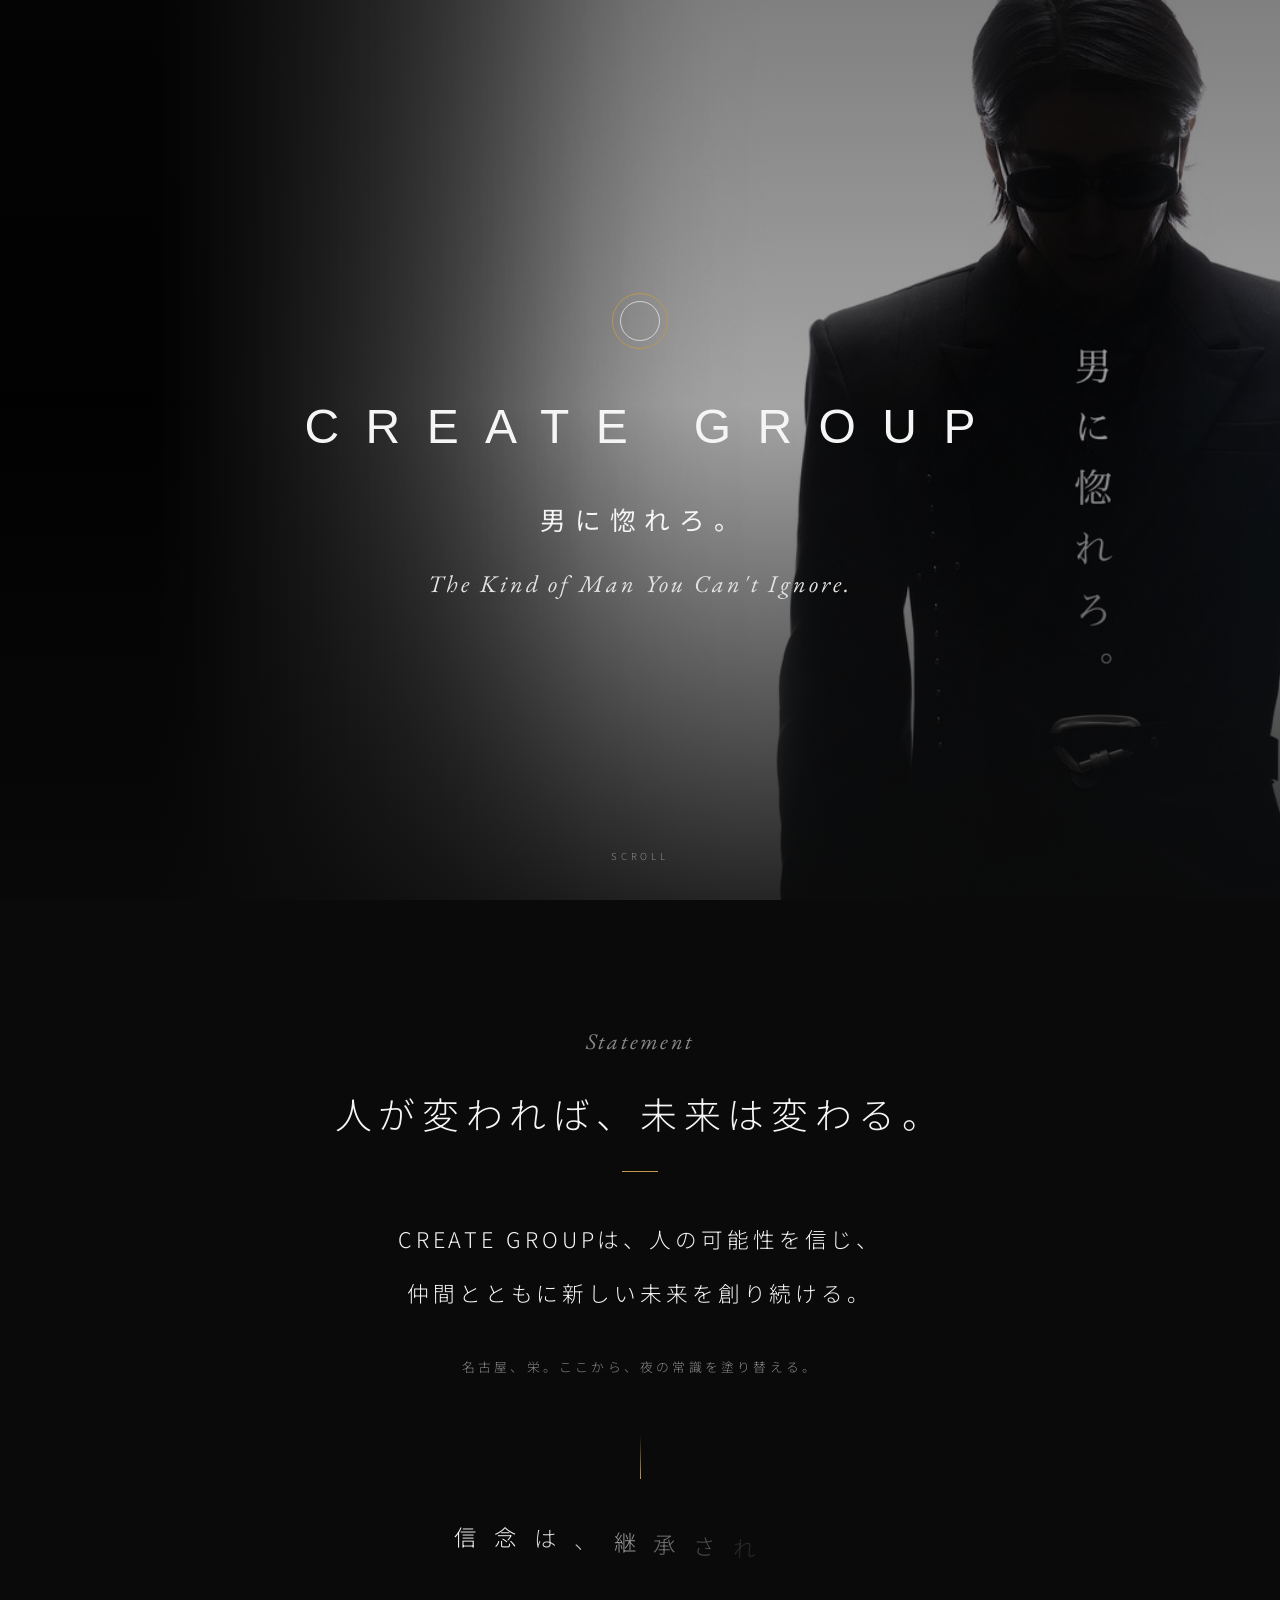
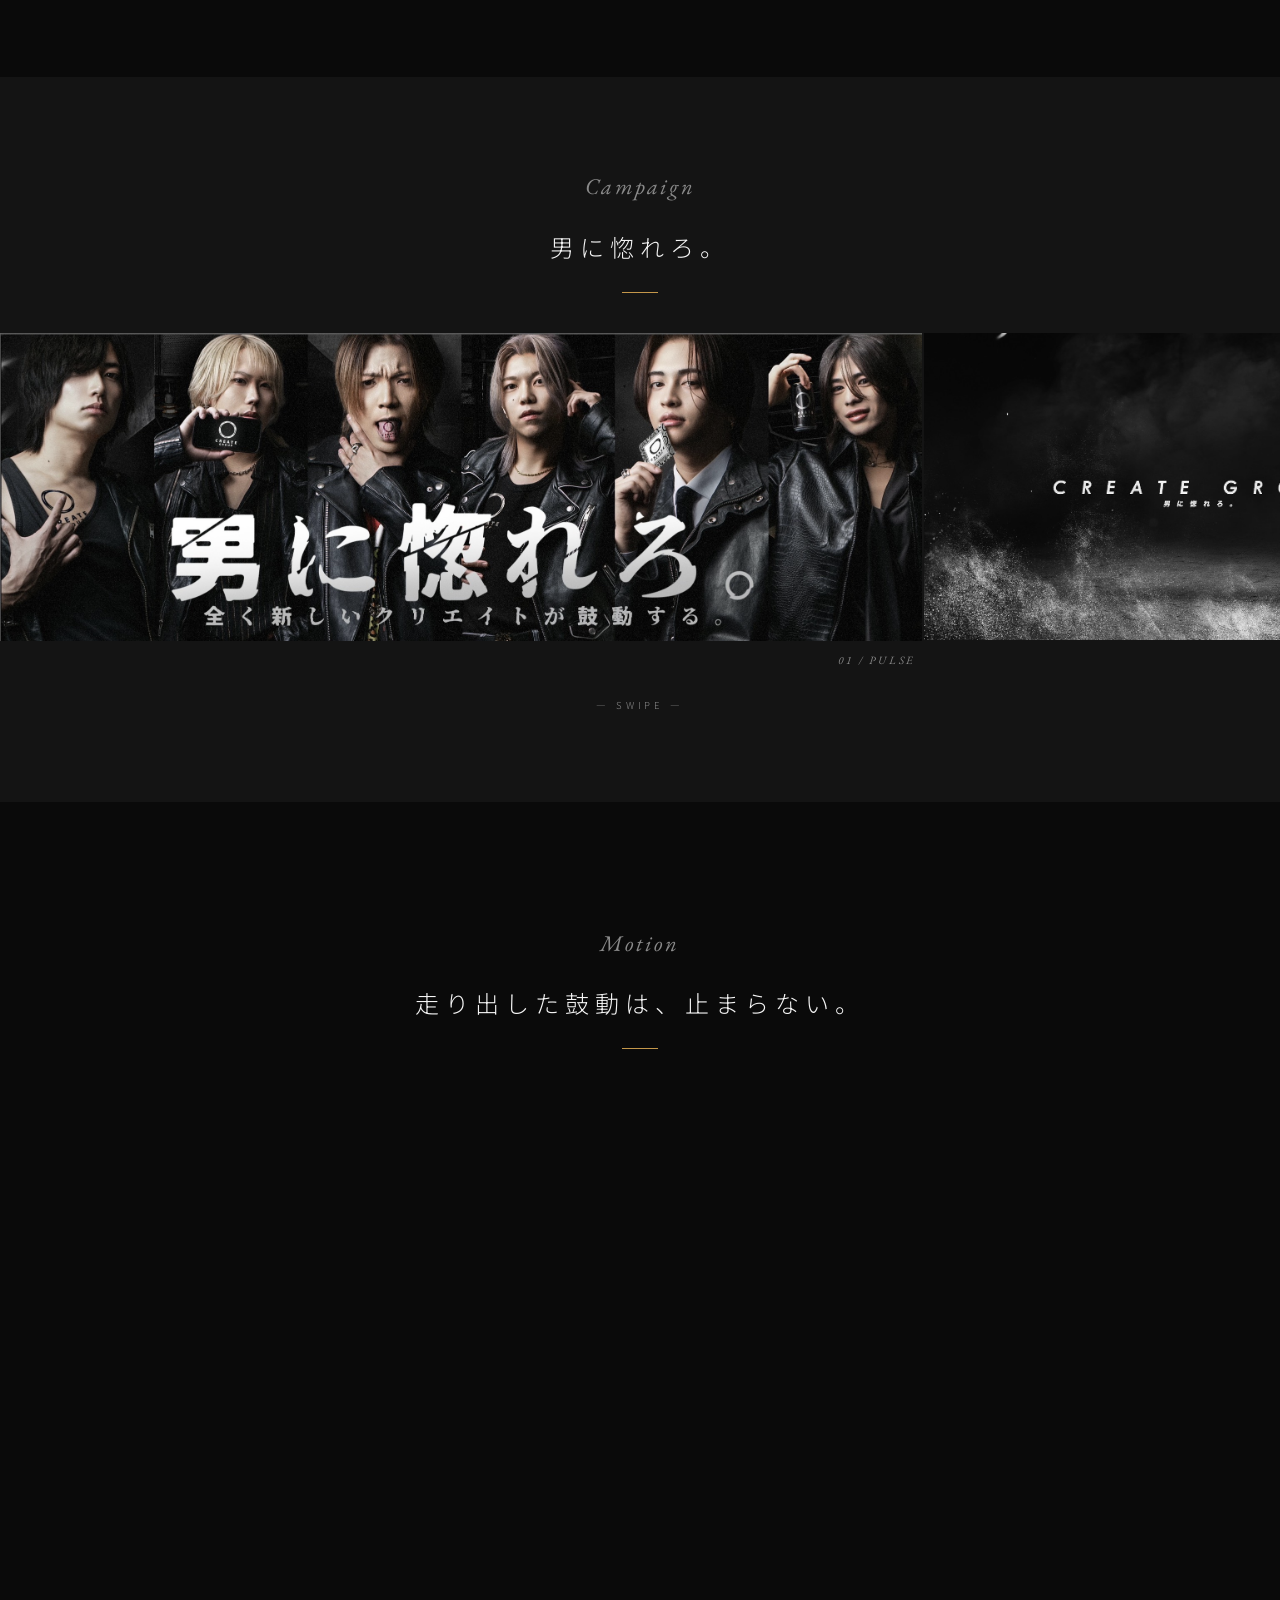
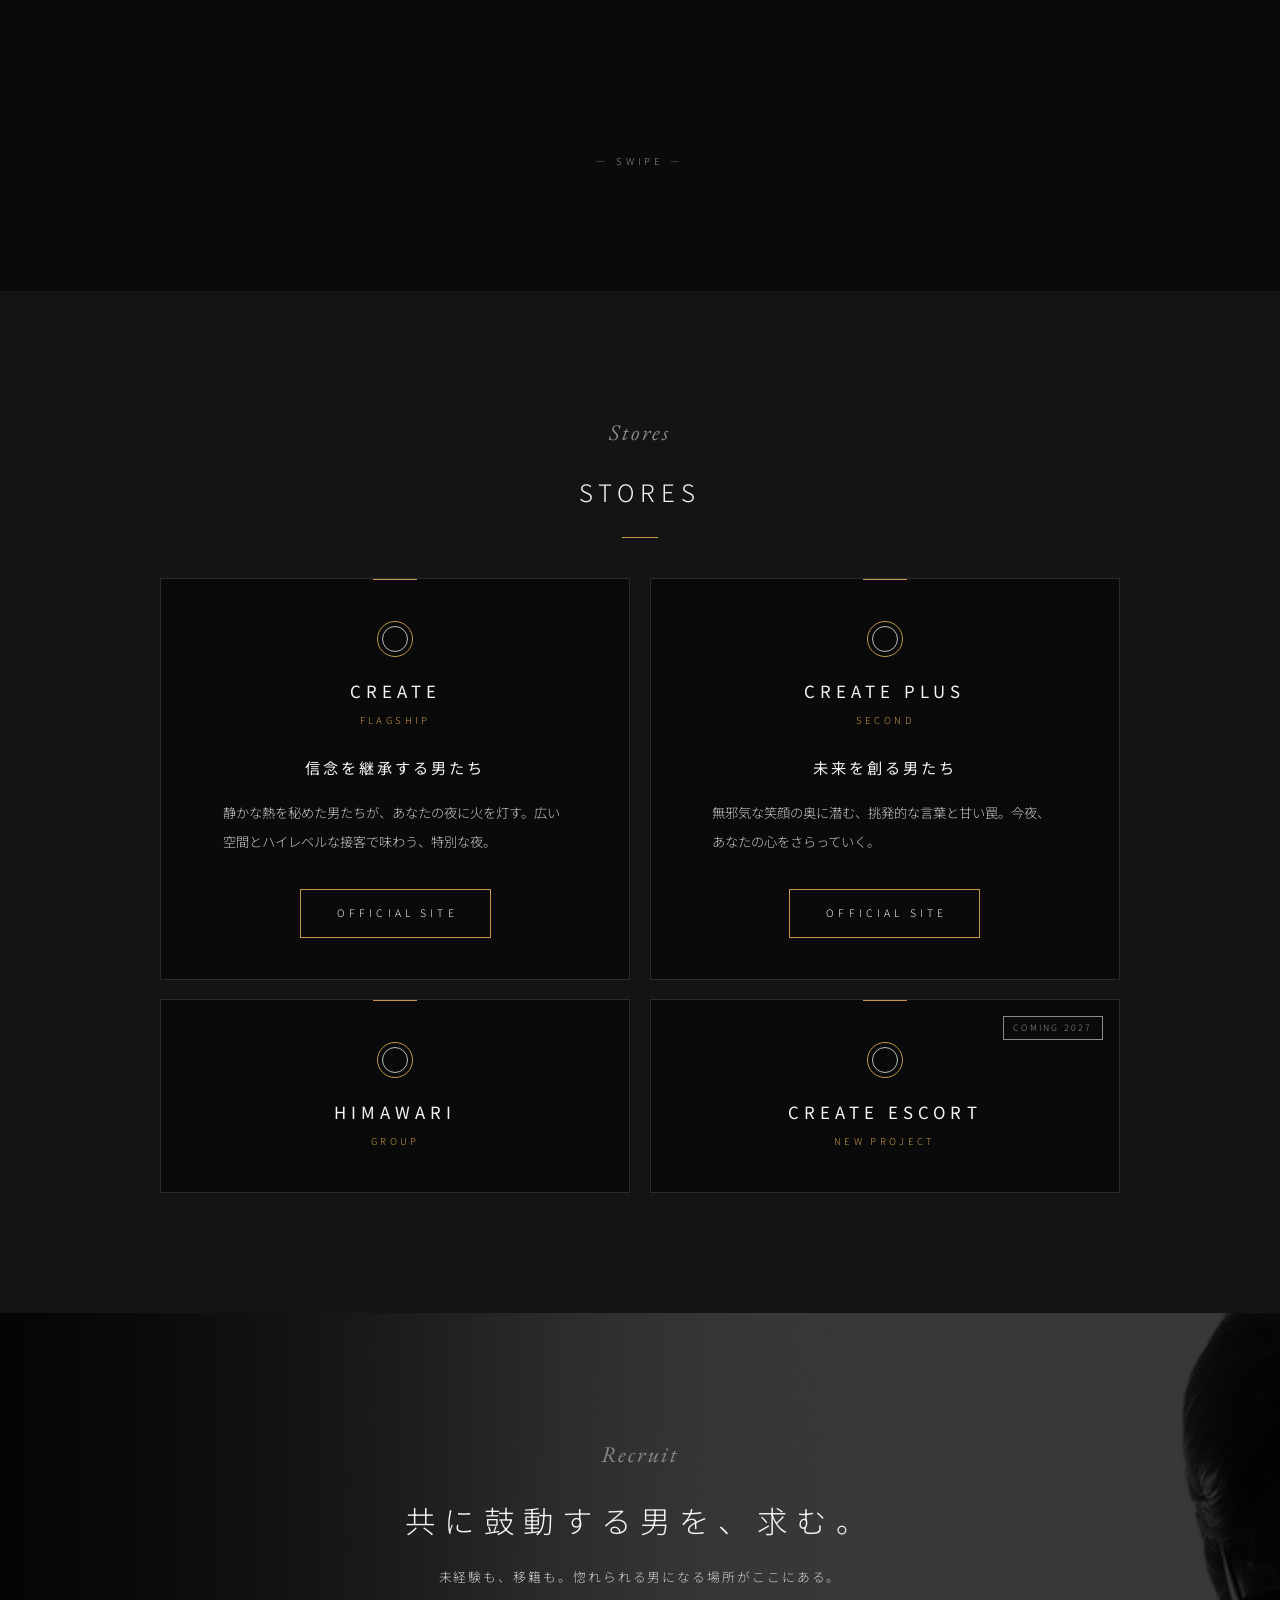
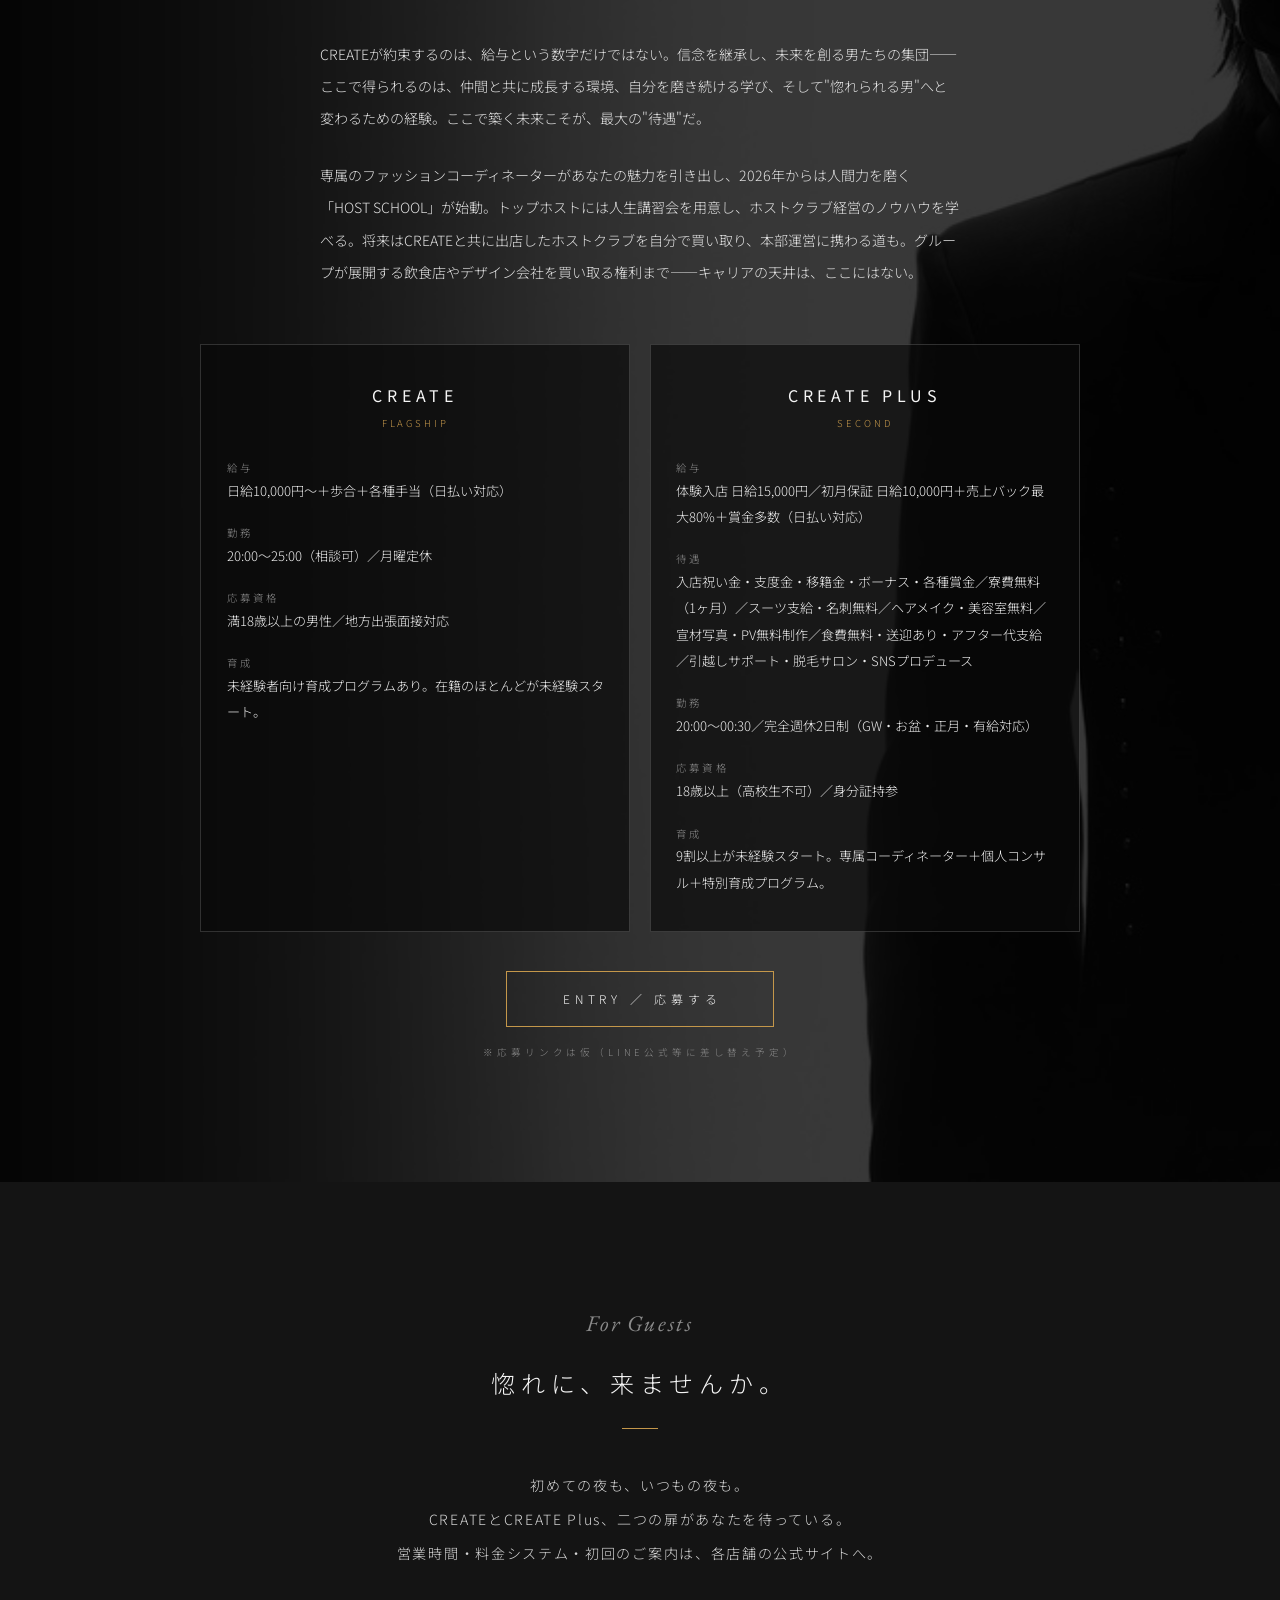
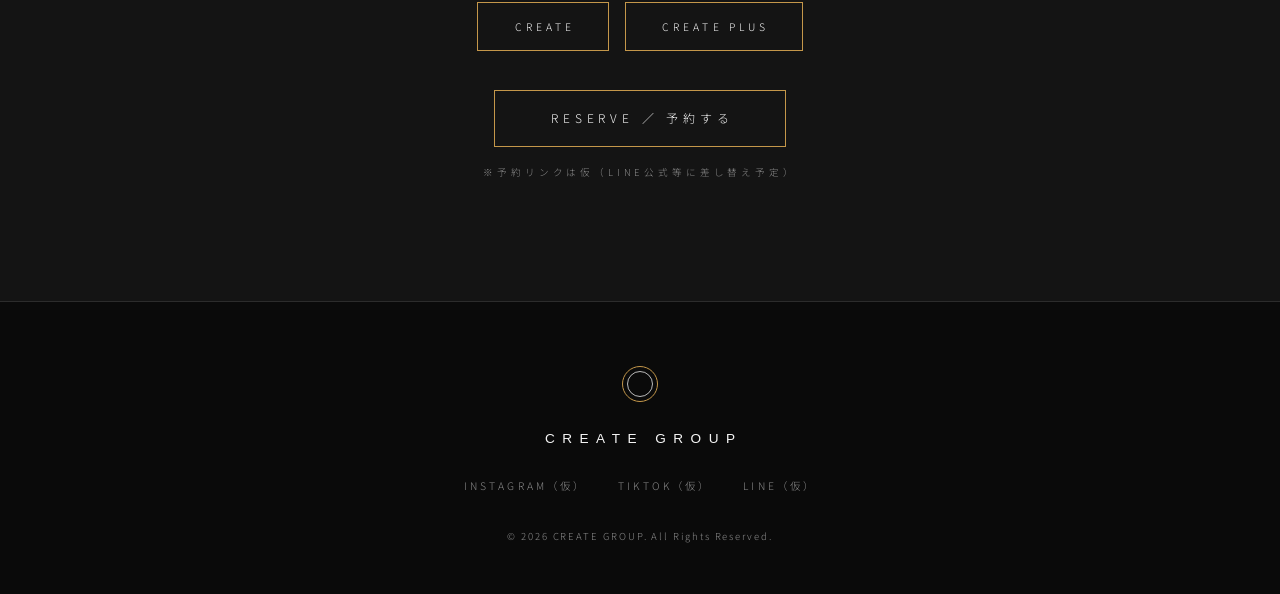
==== index.html @ bbc8272c "CREATE GROUP LP 初回デプロイ" ====
<!DOCTYPE html>
<html lang="ja">
<head>
<meta charset="UTF-8">
<meta name="viewport" content="width=device-width, initial-scale=1.0">
<title>CREATE GROUP — 男に惚れろ。</title>
<link rel="preconnect" href="https://fonts.googleapis.com">
<link rel="preconnect" href="https://fonts.gstatic.com" crossorigin>
<link href="https://fonts.googleapis.com/css2?family=EB+Garamond:ital,wght@0,400;0,500;1,400;1,500&family=Noto+Sans+JP:wght@100;300;400&display=swap" rel="stylesheet">
<style>
  :root{
    --bg:#0a0a0a;
    --bg2:#141414;
    --fg:#f5f5f5;
    --gray:#8a8a8a;
    --line:#2c2c2c;
    --gold:#c4974a;
    --gold-soft:rgba(196,151,74,.35);
    --serif:'EB Garamond',Georgia,'Times New Roman',serif;
  }
  *{margin:0;padding:0;box-sizing:border-box;}
  html{scroll-behavior:smooth;}
  body{
    background:var(--bg);
    color:var(--fg);
    font-family:'Noto Sans JP','Helvetica Neue',Helvetica,Arial,sans-serif;
    font-weight:300;
    line-height:1.9;
    -webkit-font-smoothing:antialiased;
    overflow-x:hidden;
  }
  img,video{display:block;max-width:100%;}
  a{color:inherit;text-decoration:none;}

  /* ===== 共通タイポ ===== */
  .logotype{
    font-family:'Helvetica Neue',Helvetica,Arial,sans-serif;
    font-weight:400;
    letter-spacing:.55em;
    text-indent:.55em;
    text-transform:uppercase;
    text-align:center;
  }
  .sec-label{
    font-family:var(--serif);
    font-style:italic;
    font-weight:400;
    font-size:1.4rem;
    letter-spacing:.1em;
    color:var(--gray);
    text-align:center;
    margin-bottom:1rem;
  }
  .sec-title{
    font-size:1.5rem;
    font-weight:300;
    letter-spacing:.25em;
    text-align:center;
    margin-bottom:2.5rem;
  }
  .sec-title::after{
    content:"";
    display:block;
    width:36px;height:1px;
    background:var(--gold);
    margin:1.4rem auto 0;
  }
  section{padding:5.5rem 1.25rem;}
  .inner{max-width:960px;margin:0 auto;}

  /* ===== エンブレム（二重円）===== */
  .emblem{
    width:56px;height:56px;
    border:1px solid var(--gold);
    border-radius:50%;
    display:flex;align-items:center;justify-content:center;
    margin:0 auto;
  }
  .emblem::after{
    content:"";
    width:38px;height:38px;
    border:1px solid rgba(245,245,245,.75);
    border-radius:50%;
  }
  .emblem.small{width:36px;height:36px;}
  .emblem.small::after{width:24px;height:24px;}

  /* ===== 1. HERO ===== */
  .hero{
    position:relative;
    height:100svh;
    min-height:560px;
    padding:0;
    display:flex;align-items:center;justify-content:center;
    overflow:hidden;
  }
  .hero video{
    position:absolute;inset:0;
    width:100%;height:100%;
    object-fit:cover;
    filter:grayscale(30%) brightness(.75);
  }
  .hero .overlay{
    position:absolute;inset:0;
    background:linear-gradient(to bottom,rgba(10,10,10,.35) 0%,rgba(10,10,10,.15) 45%,rgba(10,10,10,.85) 100%);
  }
  .hero-content{
    position:relative;z-index:2;
    text-align:center;
    padding:0 1rem;
  }
  .hero-content .emblem{margin-bottom:2rem;opacity:.9;}
  .hero-content h1{
    font-size:clamp(1.4rem,6vw,3rem);
    margin-bottom:1.4rem;
  }
  .hero-copy{
    font-size:clamp(1.05rem,4.5vw,1.6rem);
    font-weight:400;
    letter-spacing:.35em;
    text-indent:.35em;
  }
  .hero-copy-en{
    margin-top:1.1rem;
    font-family:var(--serif);
    font-style:italic;
    font-weight:400;
    font-size:clamp(.95rem,3.6vw,1.5rem);
    letter-spacing:.12em;
    color:#e3e3e3;
  }
  .scroll-cue{
    position:absolute;bottom:2.2rem;left:50%;transform:translateX(-50%);
    z-index:2;
    font-size:.6rem;letter-spacing:.4em;color:var(--gray);
    text-align:center;
  }
  .scroll-cue .arrow{
    width:1px;height:44px;
    background:linear-gradient(to bottom,transparent,var(--fg));
    margin:0 auto .6rem;
    animation:drop 2s ease-in-out infinite;
  }
  @keyframes drop{
    0%{transform:scaleY(0);transform-origin:top;}
    50%{transform:scaleY(1);transform-origin:top;}
    51%{transform-origin:bottom;}
    100%{transform:scaleY(0);transform-origin:bottom;}
  }

  /* ===== 2. STATEMENT ===== */
  .statement{background:var(--bg);}
  .statement .sec-title{
    font-size:clamp(1.45rem,5.5vw,2.3rem);
    letter-spacing:.18em;
    line-height:1.9;
  }
  .statement .lead{
    text-align:center;
    font-size:clamp(1rem,4vw,1.35rem);
    letter-spacing:.18em;
    line-height:2.5;
    margin-bottom:2.2rem;
  }
  .statement-note{
    text-align:center;
    font-size:.8rem;
    letter-spacing:.25em;
    color:var(--gray);
    margin-bottom:3.5rem;
  }
  .statement-tagline{
    text-align:center;
    font-size:clamp(1rem,4.2vw,1.4rem);
    letter-spacing:.4em;
    text-indent:.4em;
    font-weight:300;
  }
  .gold-rule{
    width:1px;height:44px;
    background:linear-gradient(to bottom,transparent,var(--gold));
    margin:0 auto 2.2rem;
  }

  /* ===== キネティックタイポ ===== */
  .kinetic span{
    display:inline-block;
    opacity:0;
    transform:translateY(.55em);
    will-change:transform,opacity;
  }
  @media (prefers-reduced-motion:reduce){
    .kinetic span{opacity:1 !important;transform:none !important;}
    .reveal{opacity:1;transform:none;}
  }

  /* ===== 3. GALLERY ===== */
  .gallery{padding:5.5rem 0;background:var(--bg2);}
  .slider{
    display:flex;
    overflow-x:auto;
    scroll-snap-type:x mandatory;
    -webkit-overflow-scrolling:touch;
    gap:2px;
  }
  .slider::-webkit-scrollbar{height:3px;}
  .slider::-webkit-scrollbar-thumb{background:var(--line);}
  .slide{
    flex:0 0 92%;
    scroll-snap-align:center;
  }
  .slide img{width:100%;height:auto;filter:grayscale(15%);}
  .slide figcaption{
    font-family:var(--serif);
    font-style:italic;
    font-size:.7rem;letter-spacing:.25em;color:var(--gray);
    padding:.6rem .4rem 0;text-align:right;
  }
  .swipe-hint{
    text-align:center;font-size:.6rem;letter-spacing:.4em;
    color:var(--gray);margin-top:1.5rem;
  }

  /* ===== 4. RIDE ===== */
  .ride{background:var(--bg);}
  .ride-video-wrap{
    max-width:420px;margin:0 auto 3rem;
    border:1px solid var(--line);
  }
  .ride-video-wrap video{width:100%;height:auto;}
  .ride-grid{
    display:flex;
    overflow-x:auto;
    scroll-snap-type:x mandatory;
    gap:2px;
    -webkit-overflow-scrolling:touch;
  }
  .ride-grid::-webkit-scrollbar{height:3px;}
  .ride-grid::-webkit-scrollbar-thumb{background:var(--line);}
  .ride-grid img{
    flex:0 0 62%;
    max-width:320px;
    height:380px;
    object-fit:cover;
    scroll-snap-align:center;
    filter:grayscale(35%) contrast(1.05);
  }

  /* ===== 5. STORES ===== */
  .stores{background:var(--bg2);}
  .store-cards{
    display:grid;
    grid-template-columns:1fr;
    gap:1.2rem;
  }
  .store-card{
    border:1px solid var(--line);
    padding:2.6rem 1.6rem 2.6rem;
    background:var(--bg);
    text-align:center;
    position:relative;
  }
  .store-card::before{
    content:"";
    position:absolute;top:0;left:50%;transform:translateX(-50%);
    width:44px;height:1px;
    background:var(--gold);
  }
  .store-card h3{
    font-weight:400;
    letter-spacing:.3em;
    font-size:1.05rem;
    margin:1.2rem 0 .2rem;
  }
  .store-card .store-tag{
    font-size:.6rem;letter-spacing:.35em;color:var(--gold);
  }
  .store-catch{
    font-size:.95rem;
    font-weight:400;
    letter-spacing:.2em;
    margin:1.5rem 0 1rem;
  }
  .store-copy{
    font-size:.83rem;
    color:#c9c9c9;
    line-height:2.2;
    text-align:left;
    max-width:26em;
    margin:0 auto 2rem;
  }
  .store-card .badge{
    position:absolute;top:1rem;right:1rem;
    border:1px solid var(--gray);
    color:var(--gray);
    font-size:.55rem;letter-spacing:.25em;
    padding:.15rem .6rem;
  }

  /* ===== 6. RECRUIT ===== */
  .recruit{
    background:var(--bg);
    position:relative;
    overflow:hidden;
  }
  .recruit-bg{
    position:absolute;inset:0;
    background:url("LP_素材/S__45940769_0.jpg") center/cover no-repeat;
    filter:grayscale(100%) brightness(.22);
  }
  .recruit .inner{position:relative;z-index:2;}
  .recruit-copy{
    text-align:center;
    font-size:clamp(1.2rem,5vw,1.9rem);
    letter-spacing:.3em;
    margin-bottom:1rem;
  }
  .recruit-sub{
    text-align:center;font-size:.8rem;color:#d0d0d0;
    letter-spacing:.15em;margin-bottom:3rem;
  }
  .recruit-story{
    max-width:640px;
    margin:0 auto 3.5rem;
    font-size:.88rem;
    line-height:2.3;
    color:#e2e2e2;
    text-align:left;
  }
  .recruit-story p+p{margin-top:1.5rem;}
  .recruit-plans{
    display:grid;
    grid-template-columns:1fr;
    gap:1.2rem;
    max-width:880px;
    margin:0 auto;
  }
  .recruit-plan{
    border:1px solid rgba(255,255,255,.16);
    background:rgba(10,10,10,.68);
    padding:2.2rem 1.6rem;
    text-align:left;
  }
  .recruit-plan h3{
    font-weight:400;
    letter-spacing:.3em;
    font-size:1rem;
    text-align:center;
    margin-bottom:.2rem;
  }
  .recruit-plan .plan-tag{
    text-align:center;
    font-size:.6rem;letter-spacing:.3em;
    color:var(--gold);
    margin-bottom:1.6rem;
  }
  .recruit-plan dt{
    color:var(--gray);
    font-size:.65rem;
    letter-spacing:.3em;
    margin-top:1.2rem;
  }
  .recruit-plan dt:first-child{margin-top:0;}
  .recruit-plan dd{
    font-size:.82rem;
    color:#ededed;
    line-height:2;
  }

  /* ===== 7. GUEST ===== */
  .guest{background:var(--bg2);}
  .guest-copy{
    text-align:center;
    font-size:.88rem;
    letter-spacing:.12em;
    line-height:2.4;
    color:#d6d6d6;
    max-width:560px;
    margin:0 auto;
  }
  .guest-links{
    display:flex;flex-wrap:wrap;gap:1rem;
    justify-content:center;
    margin-top:2rem;
  }

  /* ===== CTA ===== */
  .cta-row{text-align:center;margin-top:2.4rem;}
  .btn{
    display:inline-block;
    border:1px solid var(--gold);
    padding:1rem 3.2rem;
    font-size:.75rem;
    letter-spacing:.4em;
    text-indent:.4em;
    text-transform:uppercase;
    transition:background .3s,color .3s,border-color .3s;
  }
  .btn:hover{background:var(--gold);border-color:var(--gold);color:#0a0a0a;}
  .btn--sm{padding:.85rem 2rem;font-size:.65rem;}

  /* ===== FOOTER ===== */
  footer{
    padding:4rem 1.25rem 3rem;
    border-top:1px solid var(--line);
    text-align:center;
  }
  footer .logotype{font-size:.85rem;margin:1.5rem 0;}
  .sns{
    display:flex;justify-content:center;gap:2rem;
    font-size:.65rem;letter-spacing:.3em;text-transform:uppercase;
    color:var(--gray);
    margin-bottom:2rem;
  }
  .sns a:hover{color:var(--fg);}
  .copyright{font-size:.6rem;letter-spacing:.2em;color:var(--gray);}

  /* ===== reveal ===== */
  .reveal{opacity:0;transform:translateY(24px);transition:opacity .9s ease,transform .9s ease;}
  .reveal.on{opacity:1;transform:none;}

  /* ===== PC ===== */
  @media(min-width:768px){
    section{padding:7.5rem 2rem;}
    .store-cards{grid-template-columns:repeat(2,1fr);}
    .recruit-plans{grid-template-columns:repeat(2,1fr);}
    .slide{flex:0 0 72%;}
    .ride-grid img{flex:0 0 24%;}
  }
</style>
</head>
<body>

<!-- ===== 1. HERO ===== -->
<header class="hero">
  <video autoplay muted loop playsinline poster="LP_素材/S__45940769_0.jpg">
    <source src="LP_素材/vision_hero.mp4" type="video/mp4">
  </video>
  <div class="overlay"></div>
  <div class="hero-content">
    <div class="emblem"></div>
    <h1 class="logotype">Create Group</h1>
    <p class="hero-copy">男に惚れろ。</p>
    <p class="hero-copy-en">The Kind of Man You Can't Ignore.</p>
  </div>
  <div class="scroll-cue"><span class="arrow"></span>SCROLL</div>
</header>

<!-- ===== 2. STATEMENT ===== -->
<section class="statement">
  <div class="inner">
    <p class="sec-label reveal">Statement</p>
    <h2 class="sec-title kinetic">人が変われば、未来は変わる。</h2>
    <p class="lead reveal">CREATE GROUPは、人の可能性を信じ、<br>仲間とともに新しい未来を創り続ける。</p>
    <p class="statement-note reveal">名古屋、栄。ここから、夜の常識を塗り替える。</p>
    <div class="gold-rule reveal"></div>
    <p class="statement-tagline kinetic">信念は、継承される。</p>
  </div>
</section>

<!-- ===== 3. GALLERY ===== -->
<section class="gallery">
  <div class="reveal">
    <p class="sec-label">Campaign</p>
    <h2 class="sec-title">男に惚れろ。</h2>
  </div>
  <div class="slider reveal">
    <figure class="slide"><img src="LP_素材/S__45940766_0.jpg" alt="男に惚れろ。全く新しいクリエイトが鼓動する。" loading="lazy"><figcaption>01 / PULSE</figcaption></figure>
    <figure class="slide"><img src="LP_素材/S__45940767_0.jpg" alt="CREATE GROUP ポートレート" loading="lazy"><figcaption>02 / DUO</figcaption></figure>
    <figure class="slide"><img src="LP_素材/S__45940768_0.jpg" alt="CREATE GROUP ポートレート" loading="lazy"><figcaption>03 / DUO II</figcaption></figure>
    <figure class="slide"><img src="LP_素材/S__45940769_0.jpg" alt="CREATE GROUP エンブレム" loading="lazy"><figcaption>04 / EMBLEM</figcaption></figure>
    <figure class="slide"><img src="LP_素材/S__45940770_0.jpg" alt="CREATE GROUP 3人" loading="lazy"><figcaption>05 / TRIO</figcaption></figure>
    <figure class="slide"><img src="LP_素材/S__45940771_0.jpg" alt="CREATE GROUP ストリート" loading="lazy"><figcaption>06 / STREET</figcaption></figure>
    <figure class="slide"><img src="LP_素材/S__45940772_0.jpg" alt="男に惚れろ。The Kind of Man You Can't Ignore." loading="lazy"><figcaption>07 / ICON</figcaption></figure>
  </div>
  <p class="swipe-hint">— SWIPE —</p>
</section>

<!-- ===== 4. RIDE ===== -->
<section class="ride">
  <div class="reveal">
    <p class="sec-label">Motion</p>
    <h2 class="sec-title">走り出した鼓動は、止まらない。</h2>
  </div>
  <div class="ride-video-wrap reveal">
    <video autoplay muted loop playsinline>
      <source src="LP_素材/804936764.694984.mp4" type="video/mp4">
    </video>
  </div>
  <div class="ride-grid reveal">
    <img src="LP_素材/5F8A1472-復元_0.jpg" alt="ポートレート" loading="lazy">
    <img src="LP_素材/5F8A1492 のコピー_0.jpg" alt="ポートレート" loading="lazy">
    <img src="LP_素材/5F8A1510 のコピー_0.jpg" alt="ポートレート" loading="lazy">
    <img src="LP_素材/5F8A1532 のコピー_0.jpg" alt="ポートレート" loading="lazy">
    <img src="LP_素材/5F8A1549 のコピー_0.jpg" alt="ポートレート" loading="lazy">
    <img src="LP_素材/5F8A1573 のコピー_0.jpg" alt="ポートレート" loading="lazy">
  </div>
  <p class="swipe-hint">— SWIPE —</p>
</section>

<!-- ===== 5. STORES ===== -->
<section class="stores">
  <div class="inner">
    <div class="reveal">
      <p class="sec-label">Stores</p>
      <h2 class="sec-title">STORES</h2>
    </div>
    <div class="store-cards reveal">
      <div class="store-card">
        <div class="emblem small"></div>
        <h3>CREATE</h3>
        <p class="store-tag">FLAGSHIP</p>
        <p class="store-catch">信念を継承する男たち</p>
        <p class="store-copy">静かな熱を秘めた男たちが、あなたの夜に火を灯す。広い空間とハイレベルな接客で味わう、特別な夜。</p>
        <a class="btn btn--sm" href="https://www.host2.jp/shop/create/" target="_blank" rel="noopener">Official Site</a>
      </div>
      <div class="store-card">
        <div class="emblem small"></div>
        <h3>CREATE PLUS</h3>
        <p class="store-tag">SECOND</p>
        <p class="store-catch">未来を創る男たち</p>
        <p class="store-copy">無邪気な笑顔の奥に潜む、挑発的な言葉と甘い罠。今夜、あなたの心をさらっていく。</p>
        <a class="btn btn--sm" href="https://www.host2.jp/shop/createplus/" target="_blank" rel="noopener">Official Site</a>
      </div>
      <div class="store-card">
        <div class="emblem small"></div>
        <h3>HIMAWARI</h3>
        <p class="store-tag">GROUP</p>
      </div>
      <div class="store-card">
        <span class="badge">COMING 2027</span>
        <div class="emblem small"></div>
        <h3>CREATE ESCORT</h3>
        <p class="store-tag">NEW PROJECT</p>
      </div>
    </div>
  </div>
</section>

<!-- ===== 6. RECRUIT ===== -->
<section class="recruit">
  <div class="recruit-bg"></div>
  <div class="inner">
    <div class="reveal">
      <p class="sec-label">Recruit</p>
      <p class="recruit-copy">共に鼓動する男を、求む。</p>
      <p class="recruit-sub">未経験も、移籍も。惚れられる男になる場所がここにある。</p>
    </div>
    <div class="recruit-story reveal">
      <p>CREATEが約束するのは、給与という数字だけではない。信念を継承し、未来を創る男たちの集団——ここで得られるのは、仲間と共に成長する環境、自分を磨き続ける学び、そして"惚れられる男"へと変わるための経験。ここで築く未来こそが、最大の"待遇"だ。</p>
      <p>専属のファッションコーディネーターがあなたの魅力を引き出し、2026年からは人間力を磨く「HOST SCHOOL」が始動。トップホストには人生講習会を用意し、ホストクラブ経営のノウハウを学べる。将来はCREATEと共に出店したホストクラブを自分で買い取り、本部運営に携わる道も。グループが展開する飲食店やデザイン会社を買い取る権利まで——キャリアの天井は、ここにはない。</p>
    </div>
    <div class="recruit-plans">
      <div class="recruit-plan reveal">
        <h3>CREATE</h3>
        <p class="plan-tag">FLAGSHIP</p>
        <dl>
          <dt>給与</dt>
          <dd>日給10,000円〜＋歩合＋各種手当（日払い対応）</dd>
          <dt>勤務</dt>
          <dd>20:00〜25:00（相談可）／月曜定休</dd>
          <dt>応募資格</dt>
          <dd>満18歳以上の男性／地方出張面接対応</dd>
          <dt>育成</dt>
          <dd>未経験者向け育成プログラムあり。在籍のほとんどが未経験スタート。</dd>
        </dl>
      </div>
      <div class="recruit-plan reveal">
        <h3>CREATE PLUS</h3>
        <p class="plan-tag">SECOND</p>
        <dl>
          <dt>給与</dt>
          <dd>体験入店 日給15,000円／初月保証 日給10,000円＋売上バック最大80%＋賞金多数（日払い対応）</dd>
          <dt>待遇</dt>
          <dd>入店祝い金・支度金・移籍金・ボーナス・各種賞金／寮費無料（1ヶ月）／スーツ支給・名刺無料／ヘアメイク・美容室無料／宣材写真・PV無料制作／食費無料・送迎あり・アフター代支給／引越しサポート・脱毛サロン・SNSプロデュース</dd>
          <dt>勤務</dt>
          <dd>20:00〜00:30／完全週休2日制（GW・お盆・正月・有給対応）</dd>
          <dt>応募資格</dt>
          <dd>18歳以上（高校生不可）／身分証持参</dd>
          <dt>育成</dt>
          <dd>9割以上が未経験スタート。専属コーディネーター＋個人コンサル＋特別育成プログラム。</dd>
        </dl>
      </div>
    </div>
    <div class="cta-row reveal">
      <a class="btn" href="#" onclick="return false;">Entry ／ 応募する</a>
      <p class="swipe-hint" style="margin-top:1rem;">※応募リンクは仮（LINE公式等に差し替え予定）</p>
    </div>
  </div>
</section>

<!-- ===== 7. GUEST ===== -->
<section class="guest">
  <div class="inner">
    <div class="reveal">
      <p class="sec-label">For Guests</p>
      <h2 class="sec-title">惚れに、来ませんか。</h2>
      <p class="guest-copy">初めての夜も、いつもの夜も。<br>CREATEとCREATE Plus、二つの扉があなたを待っている。<br>営業時間・料金システム・初回のご案内は、各店舗の公式サイトへ。</p>
      <div class="guest-links">
        <a class="btn btn--sm" href="https://www.host2.jp/shop/create/" target="_blank" rel="noopener">CREATE</a>
        <a class="btn btn--sm" href="https://www.host2.jp/shop/createplus/" target="_blank" rel="noopener">CREATE PLUS</a>
      </div>
      <div class="cta-row">
        <a class="btn" href="#" onclick="return false;">Reserve ／ 予約する</a>
      </div>
      <p class="swipe-hint" style="margin-top:1rem;">※予約リンクは仮（LINE公式等に差し替え予定）</p>
    </div>
  </div>
</section>

<!-- ===== 8. FOOTER ===== -->
<footer>
  <div class="emblem small"></div>
  <p class="logotype">Create Group</p>
  <nav class="sns">
    <a href="#" onclick="return false;">Instagram（仮）</a>
    <a href="#" onclick="return false;">TikTok（仮）</a>
    <a href="#" onclick="return false;">LINE（仮）</a>
  </nav>
  <p class="copyright">&copy; 2026 CREATE GROUP. All Rights Reserved.</p>
</footer>

<script>
  // スクロールで要素をフェードイン
  const io = new IntersectionObserver((entries)=>{
    entries.forEach(e=>{
      if(e.isIntersecting){e.target.classList.add('on');io.unobserve(e.target);}
    });
  },{threshold:.12});
  document.querySelectorAll('.reveal').forEach(el=>io.observe(el));

  // キネティックタイポ（スクロール連動・1文字ずつ）
  const kinetics = document.querySelectorAll('.kinetic');
  kinetics.forEach(el=>{
    const text = el.textContent;
    el.setAttribute('aria-label', text);
    el.textContent = '';
    [...text].forEach(ch=>{
      const s = document.createElement('span');
      s.textContent = ch;
      s.setAttribute('aria-hidden','true');
      el.appendChild(s);
    });
  });
  const reduced = matchMedia('(prefers-reduced-motion: reduce)').matches;
  if(reduced){
    kinetics.forEach(el=>[...el.children].forEach(s=>{s.style.opacity=1;s.style.transform='none';}));
  }else{
    let ticking = false;
    const kinTick = ()=>{
      ticking = false;
      const vh = innerHeight;
      kinetics.forEach(el=>{
        const r = el.getBoundingClientRect();
        if(r.top > vh || r.bottom < 0) return;
        const p = Math.min(Math.max((vh*0.92 - r.top)/(vh*0.5), 0), 1);
        const spans = el.children, n = spans.length;
        for(let i=0;i<n;i++){
          const cp = Math.min(Math.max((p - (i/n)*0.6)/0.4, 0), 1);
          spans[i].style.opacity = cp;
          spans[i].style.transform = `translateY(${((1-cp)*0.55).toFixed(3)}em)`;
        }
      });
    };
    const onScroll = ()=>{ if(!ticking){ticking = true; requestAnimationFrame(kinTick);} };
    addEventListener('scroll', onScroll, {passive:true});
    addEventListener('resize', onScroll, {passive:true});
    kinTick();
  }
</script>
</body>
</html>
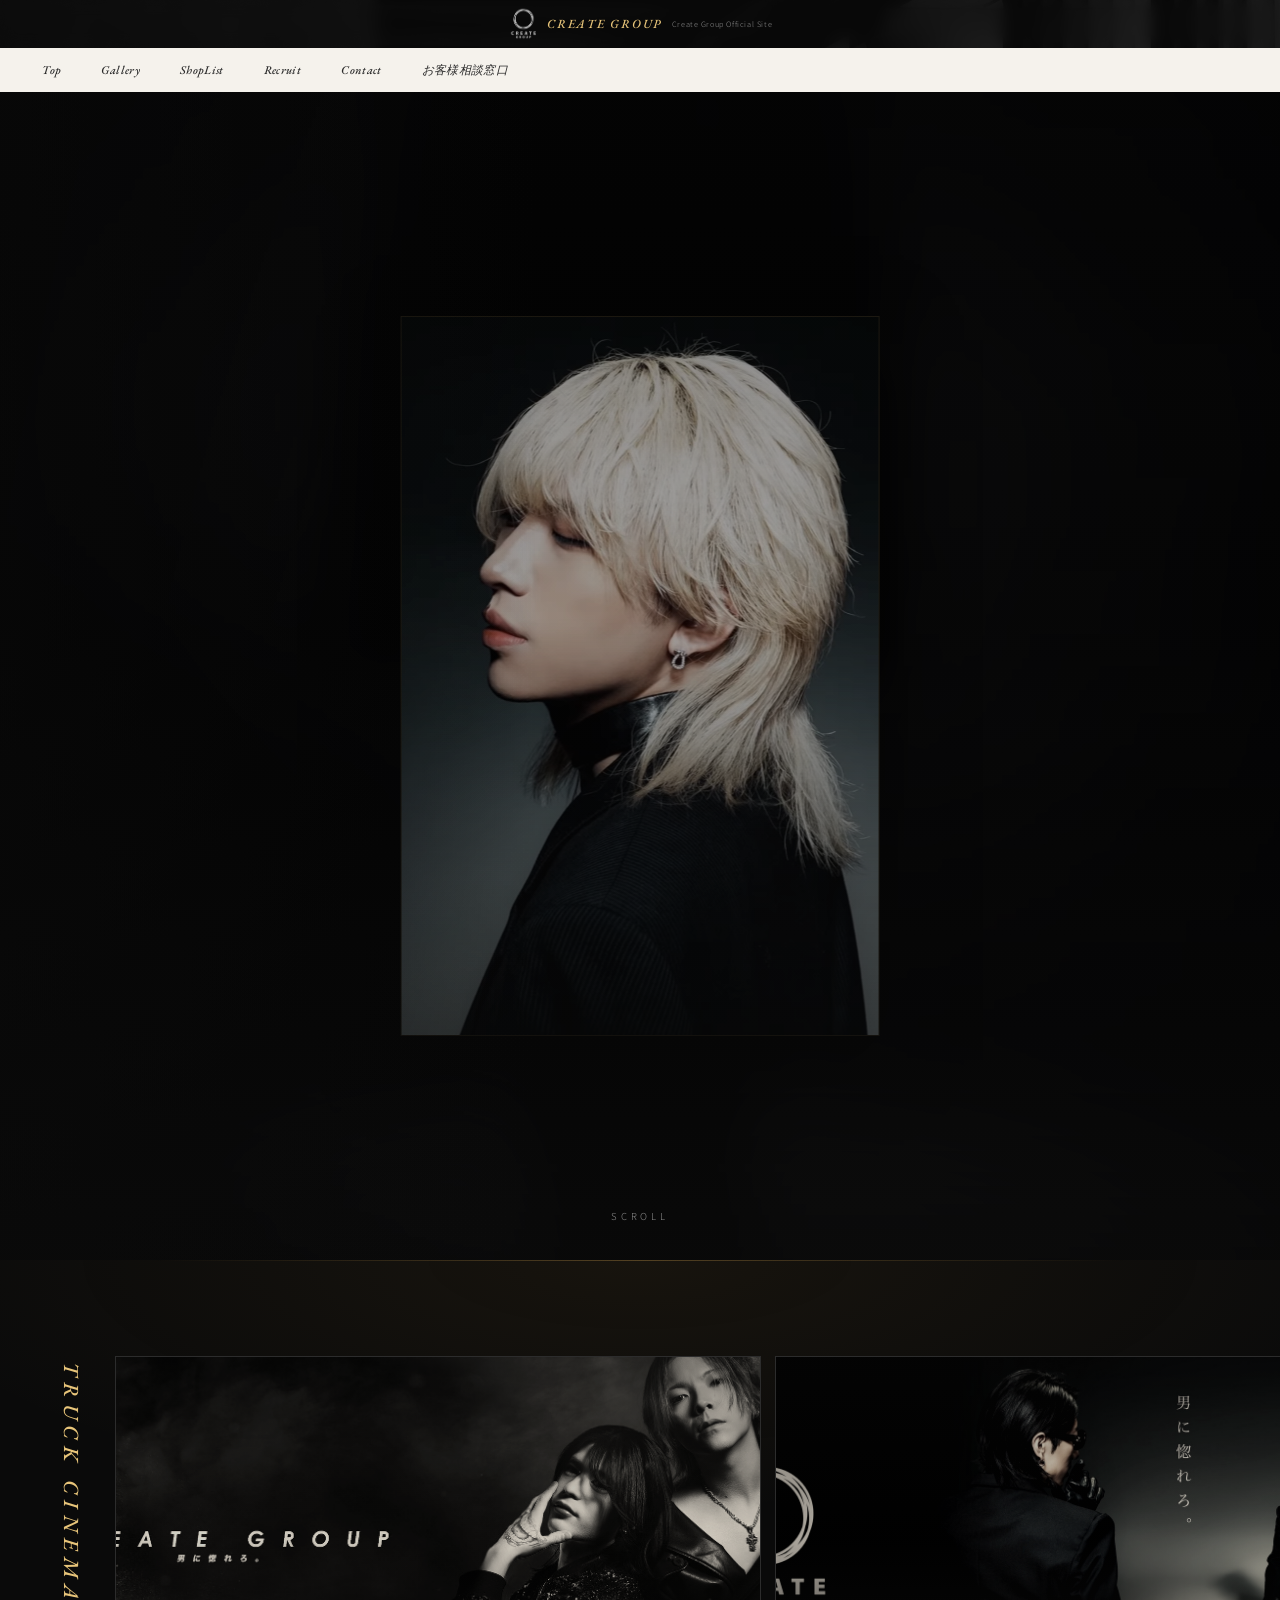
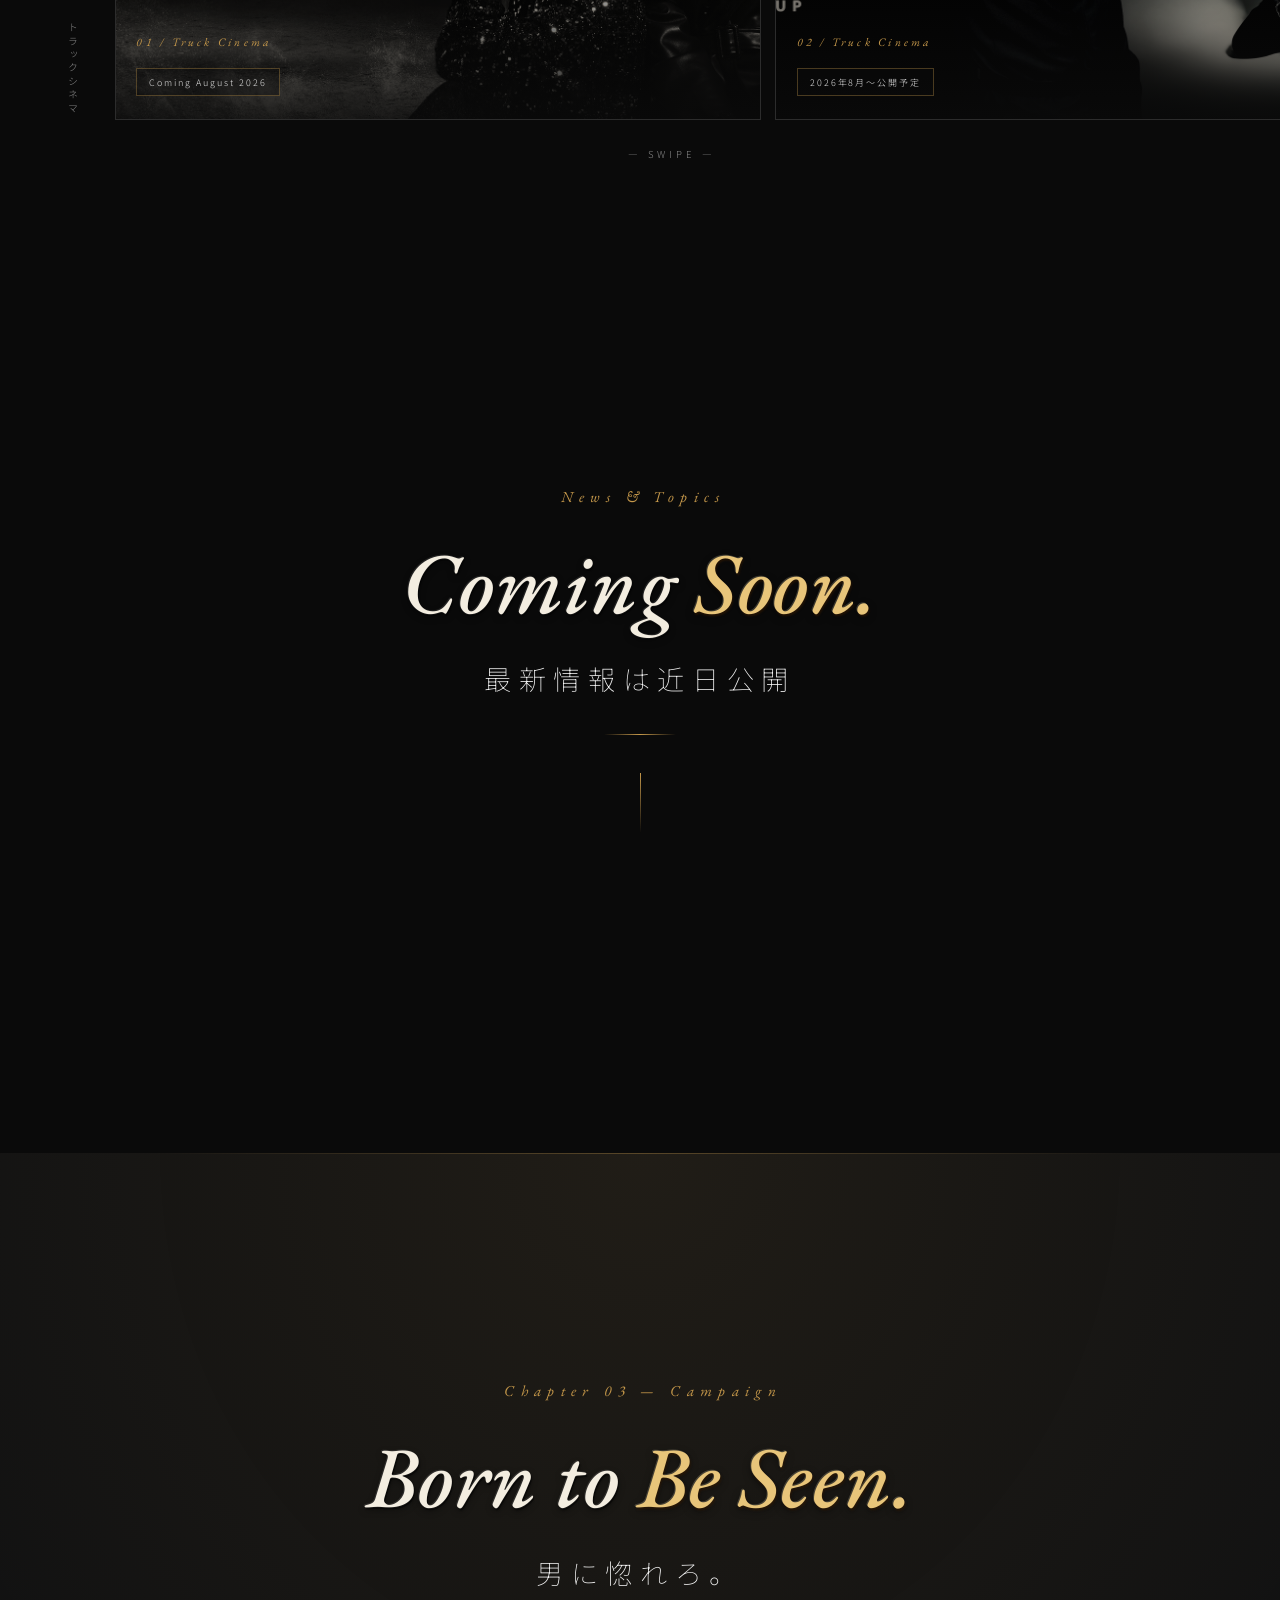
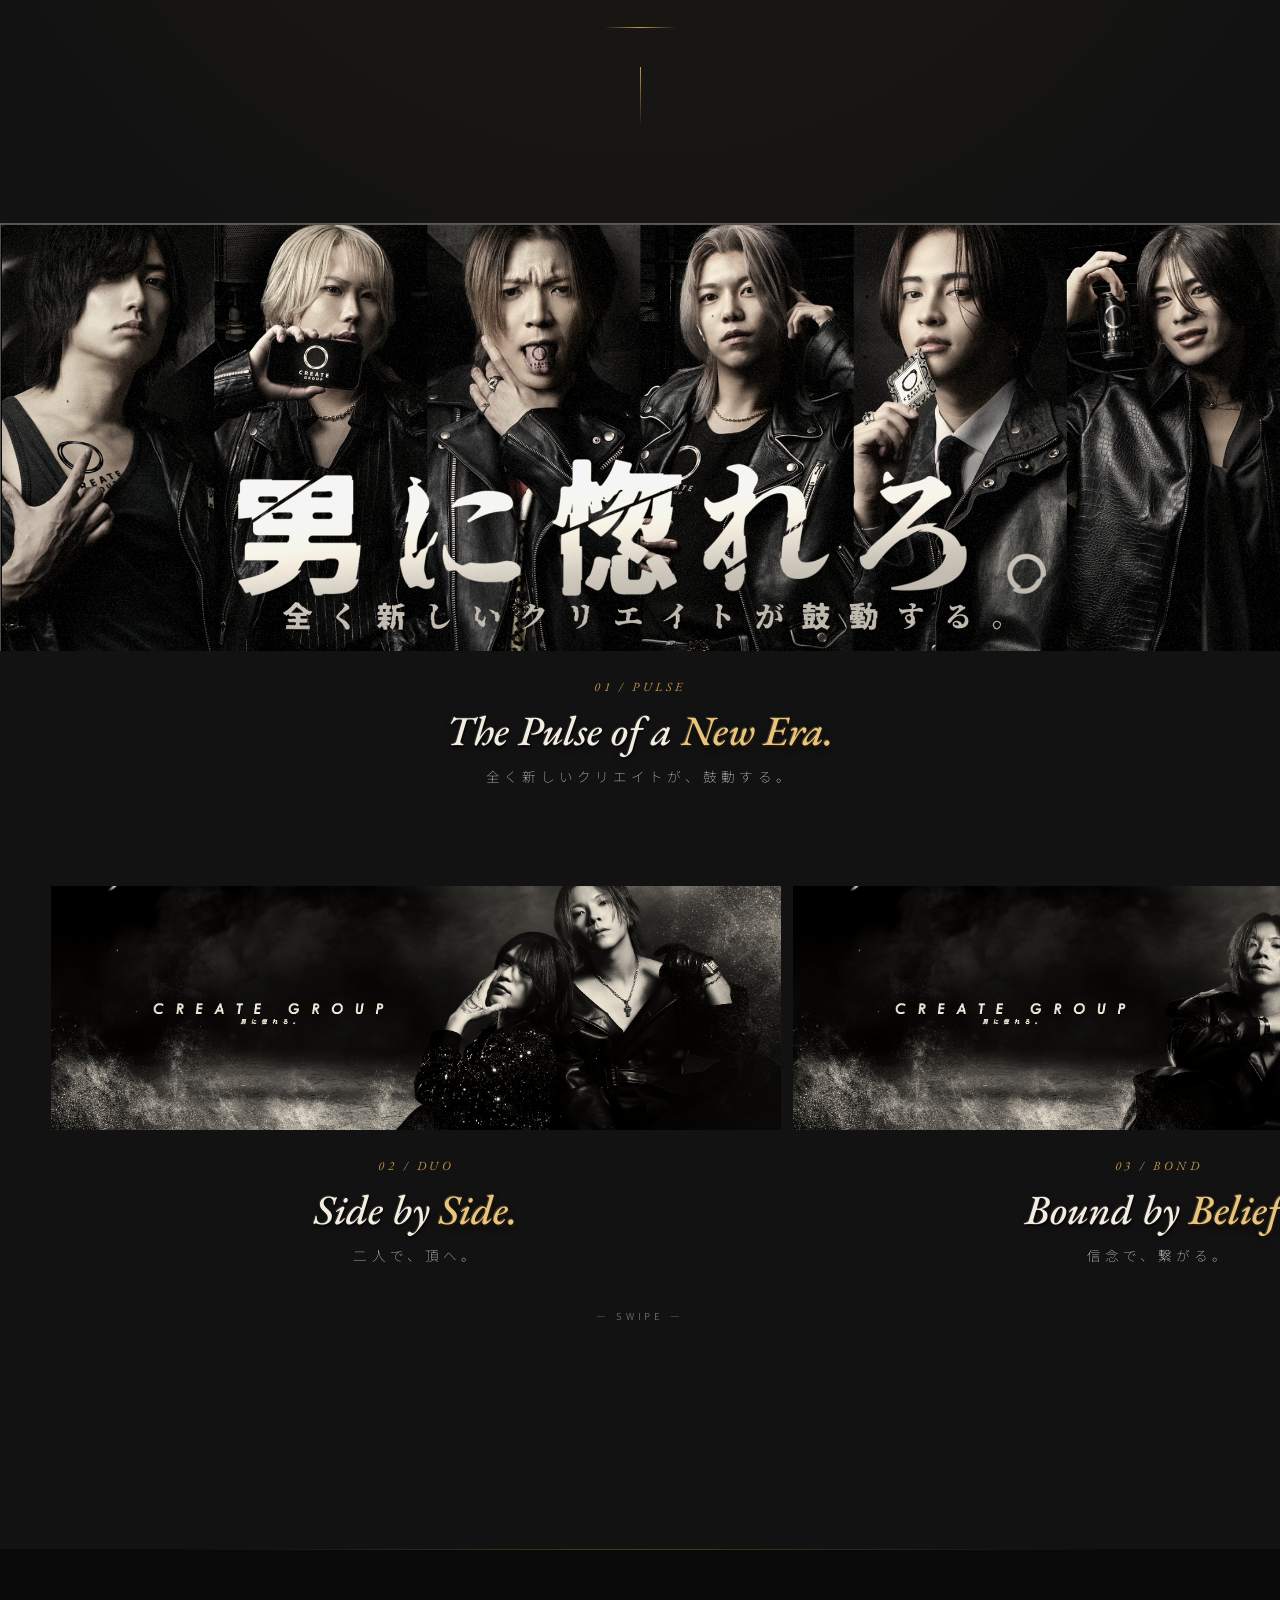
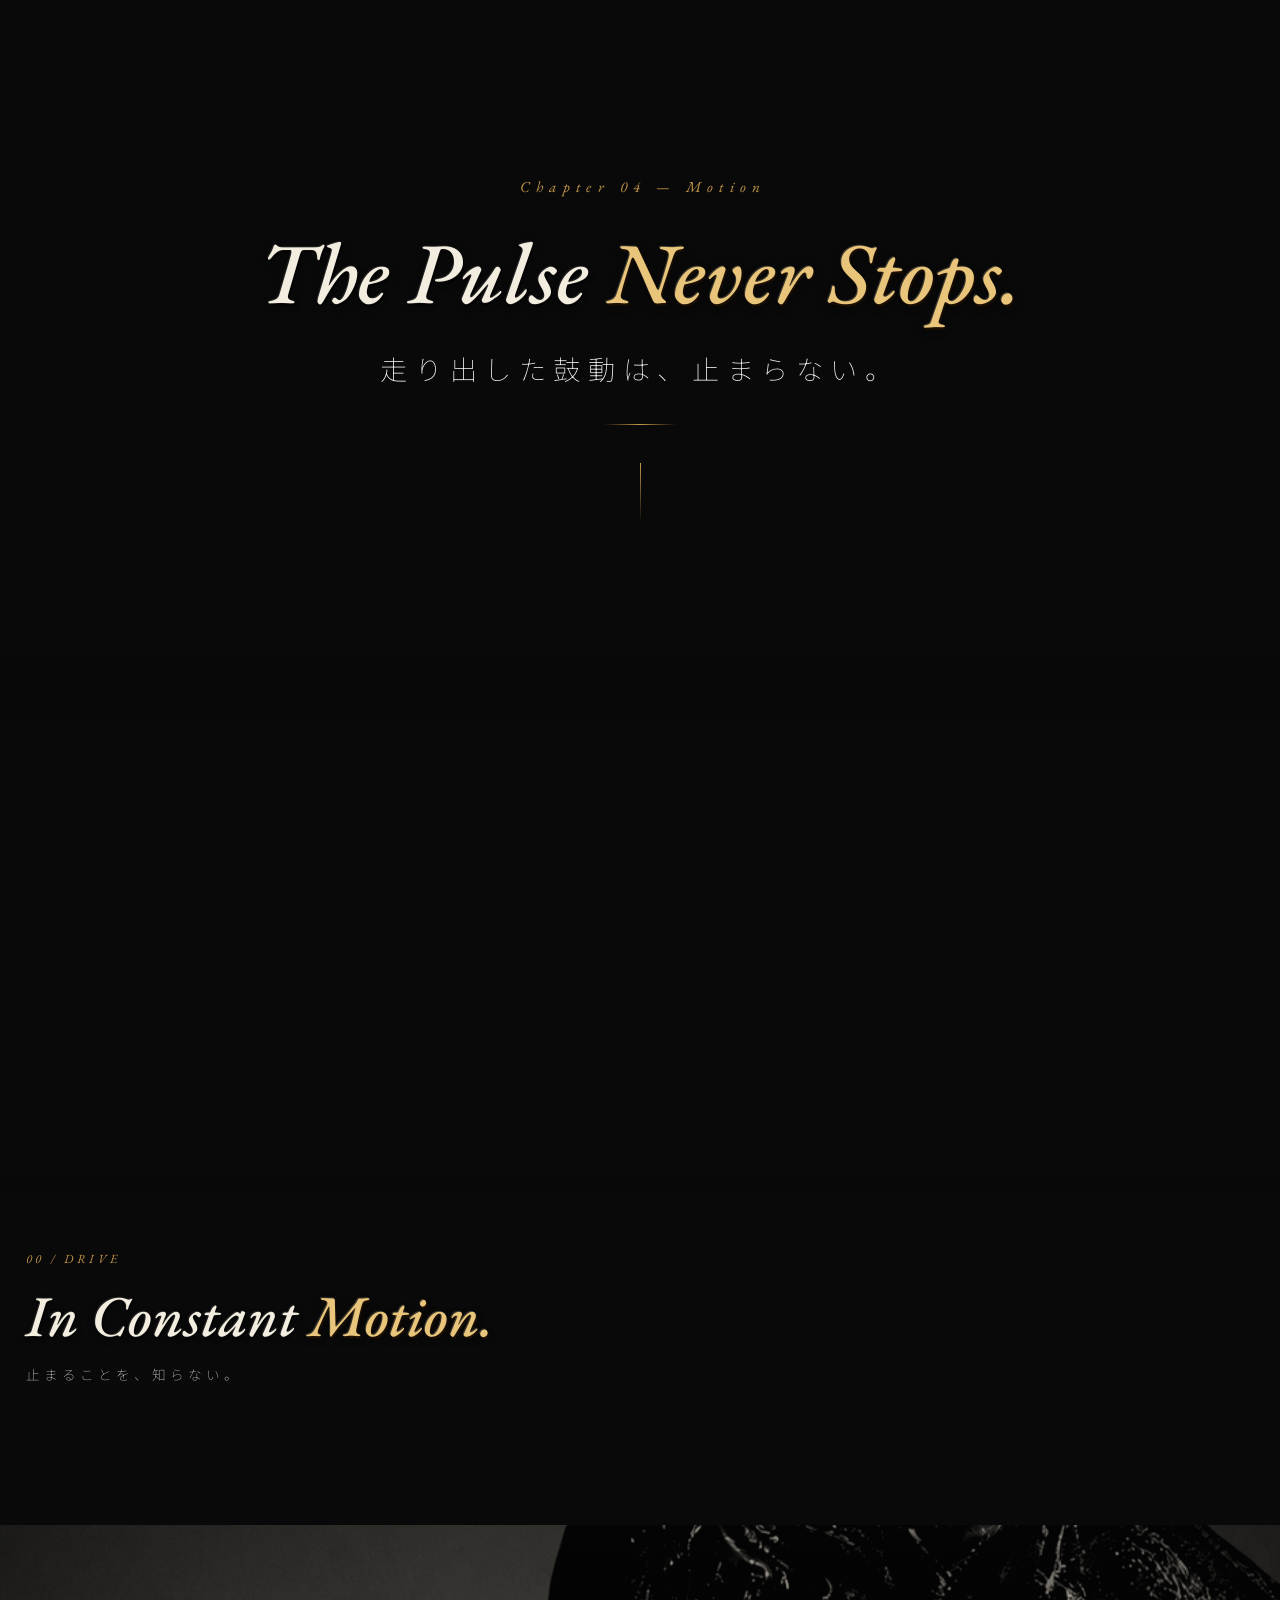
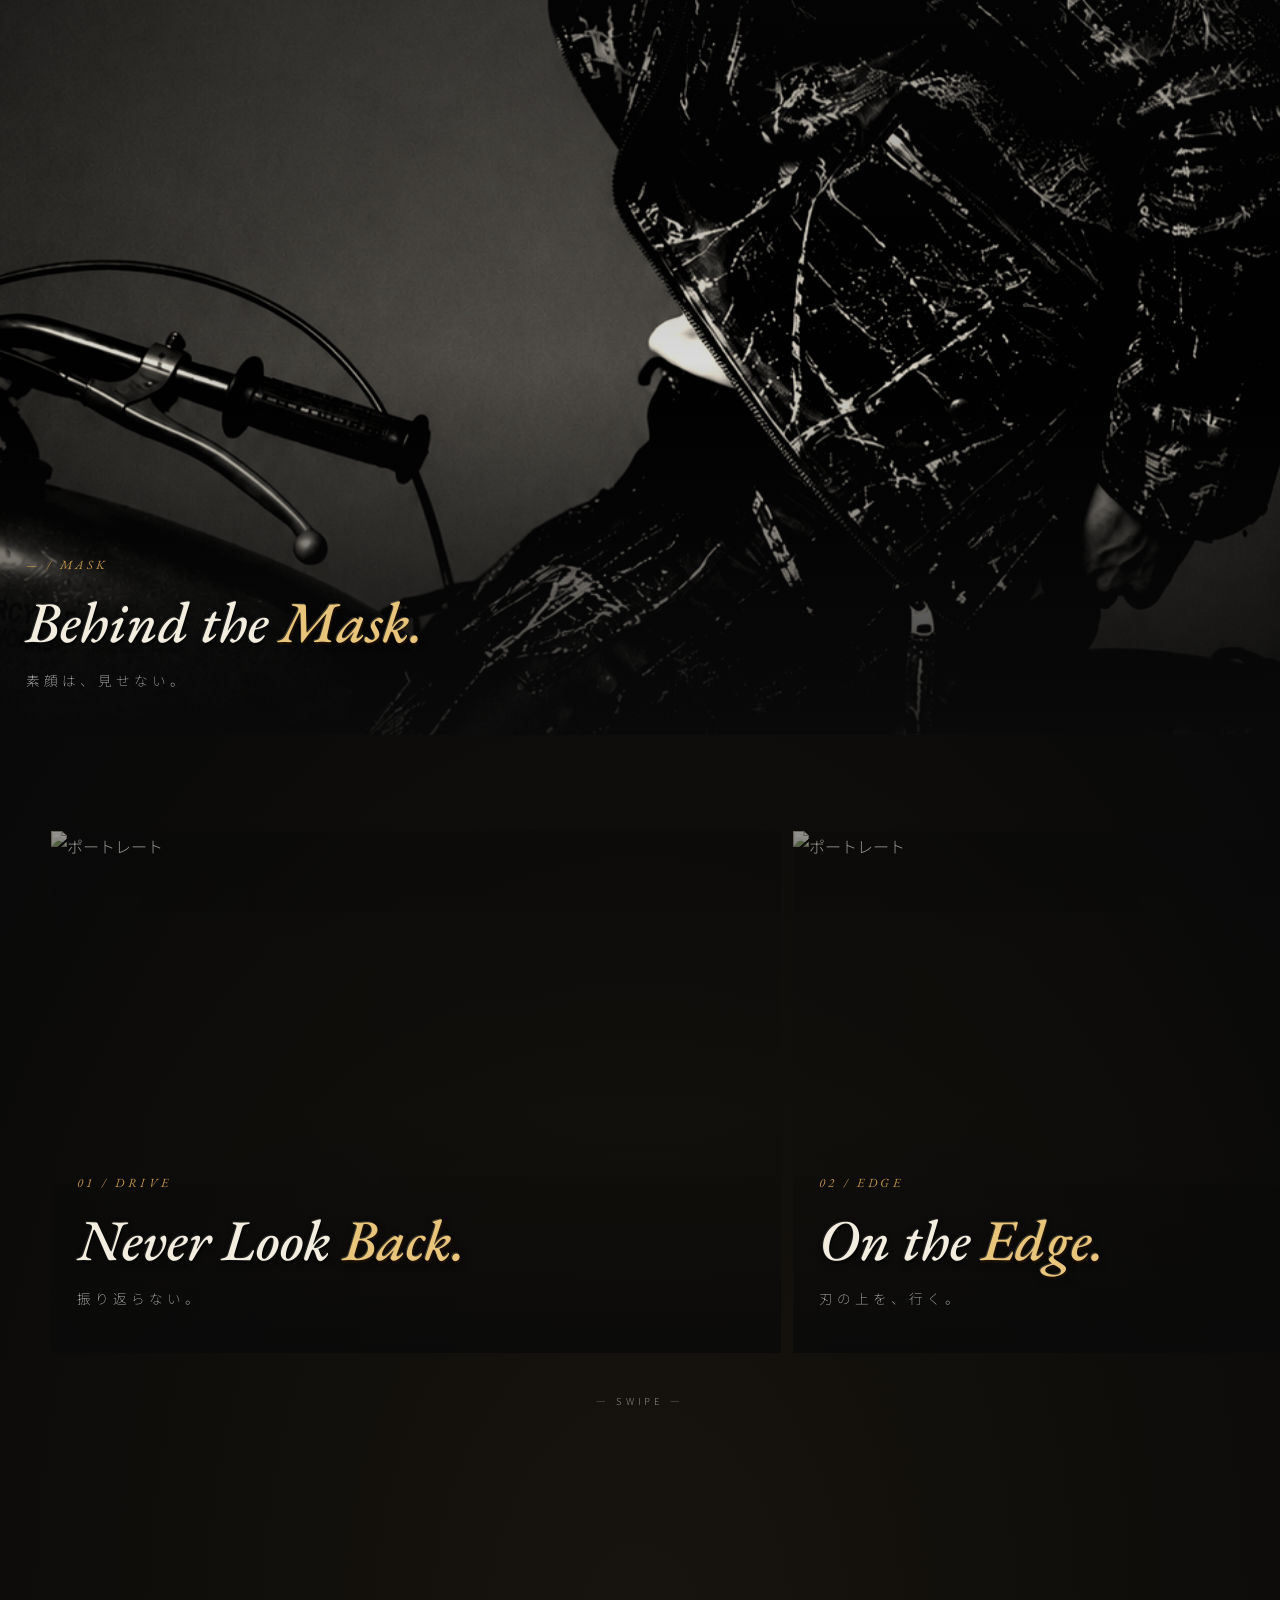
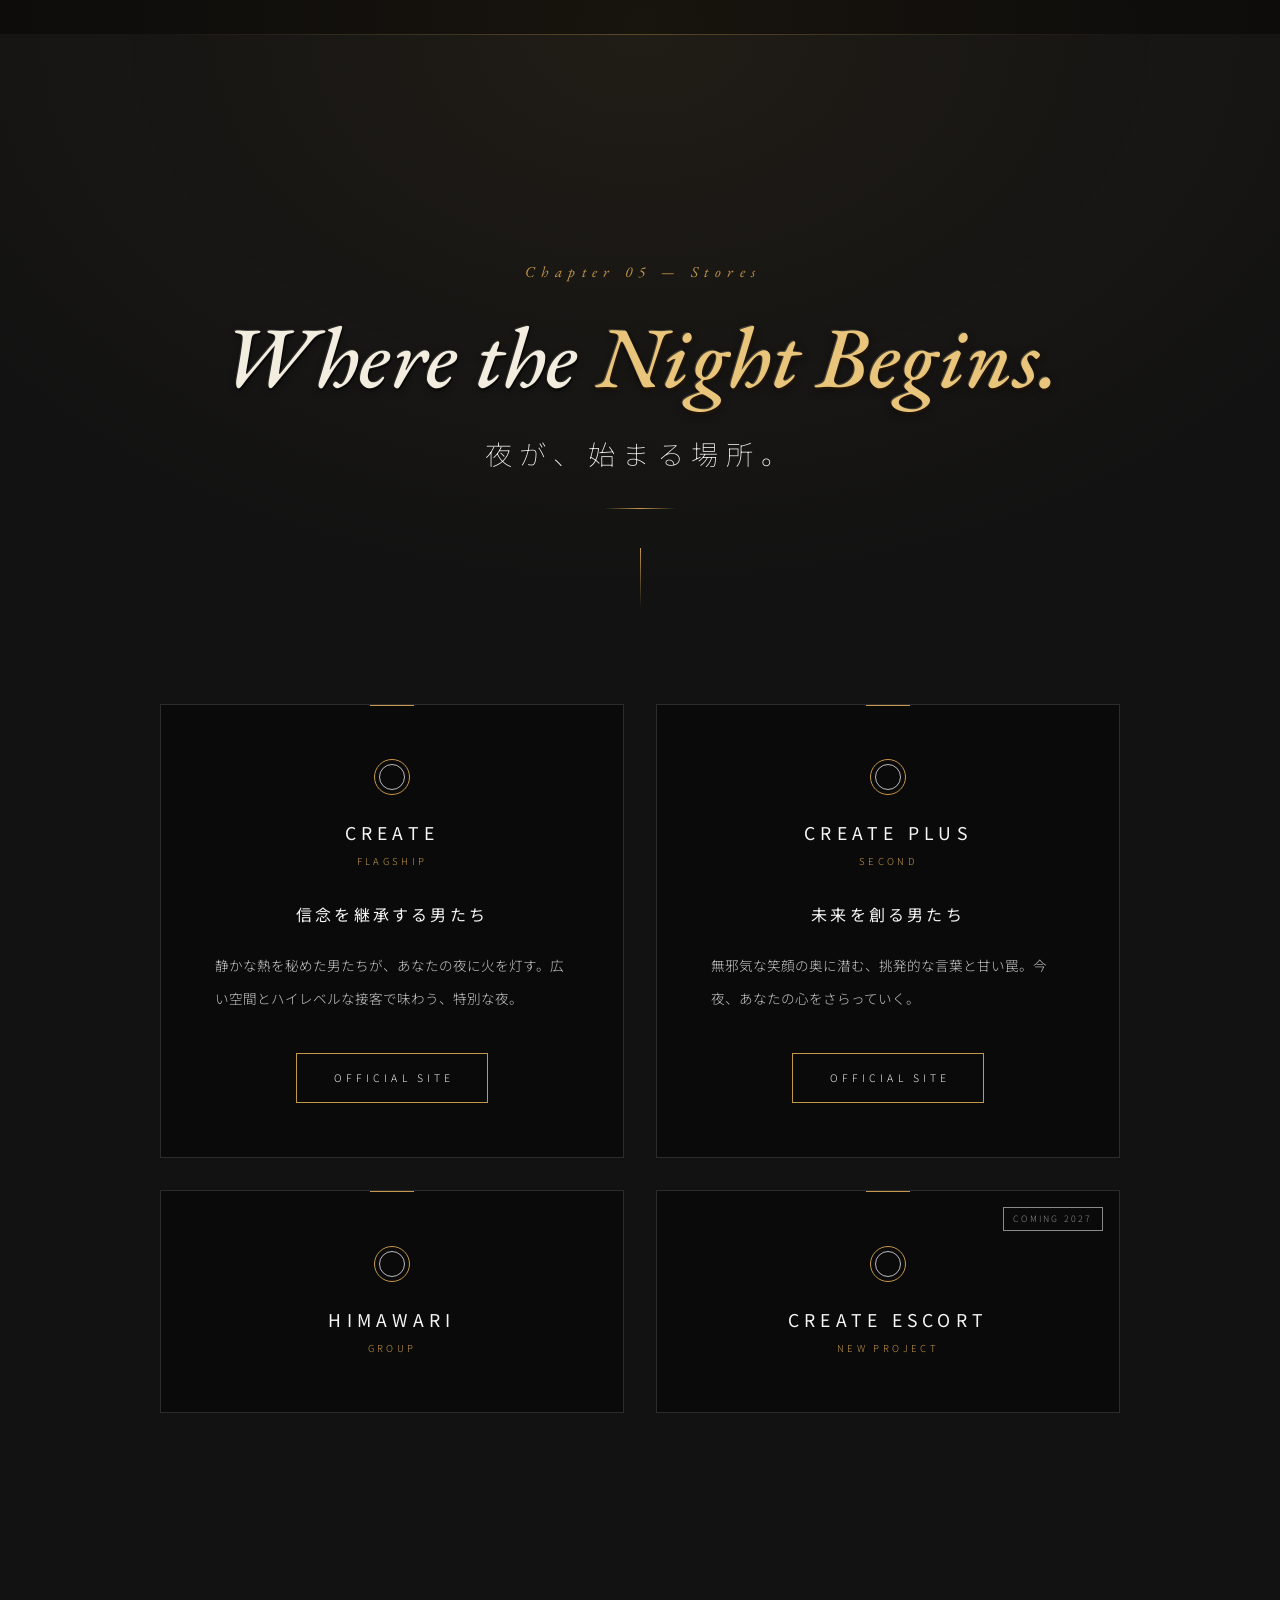
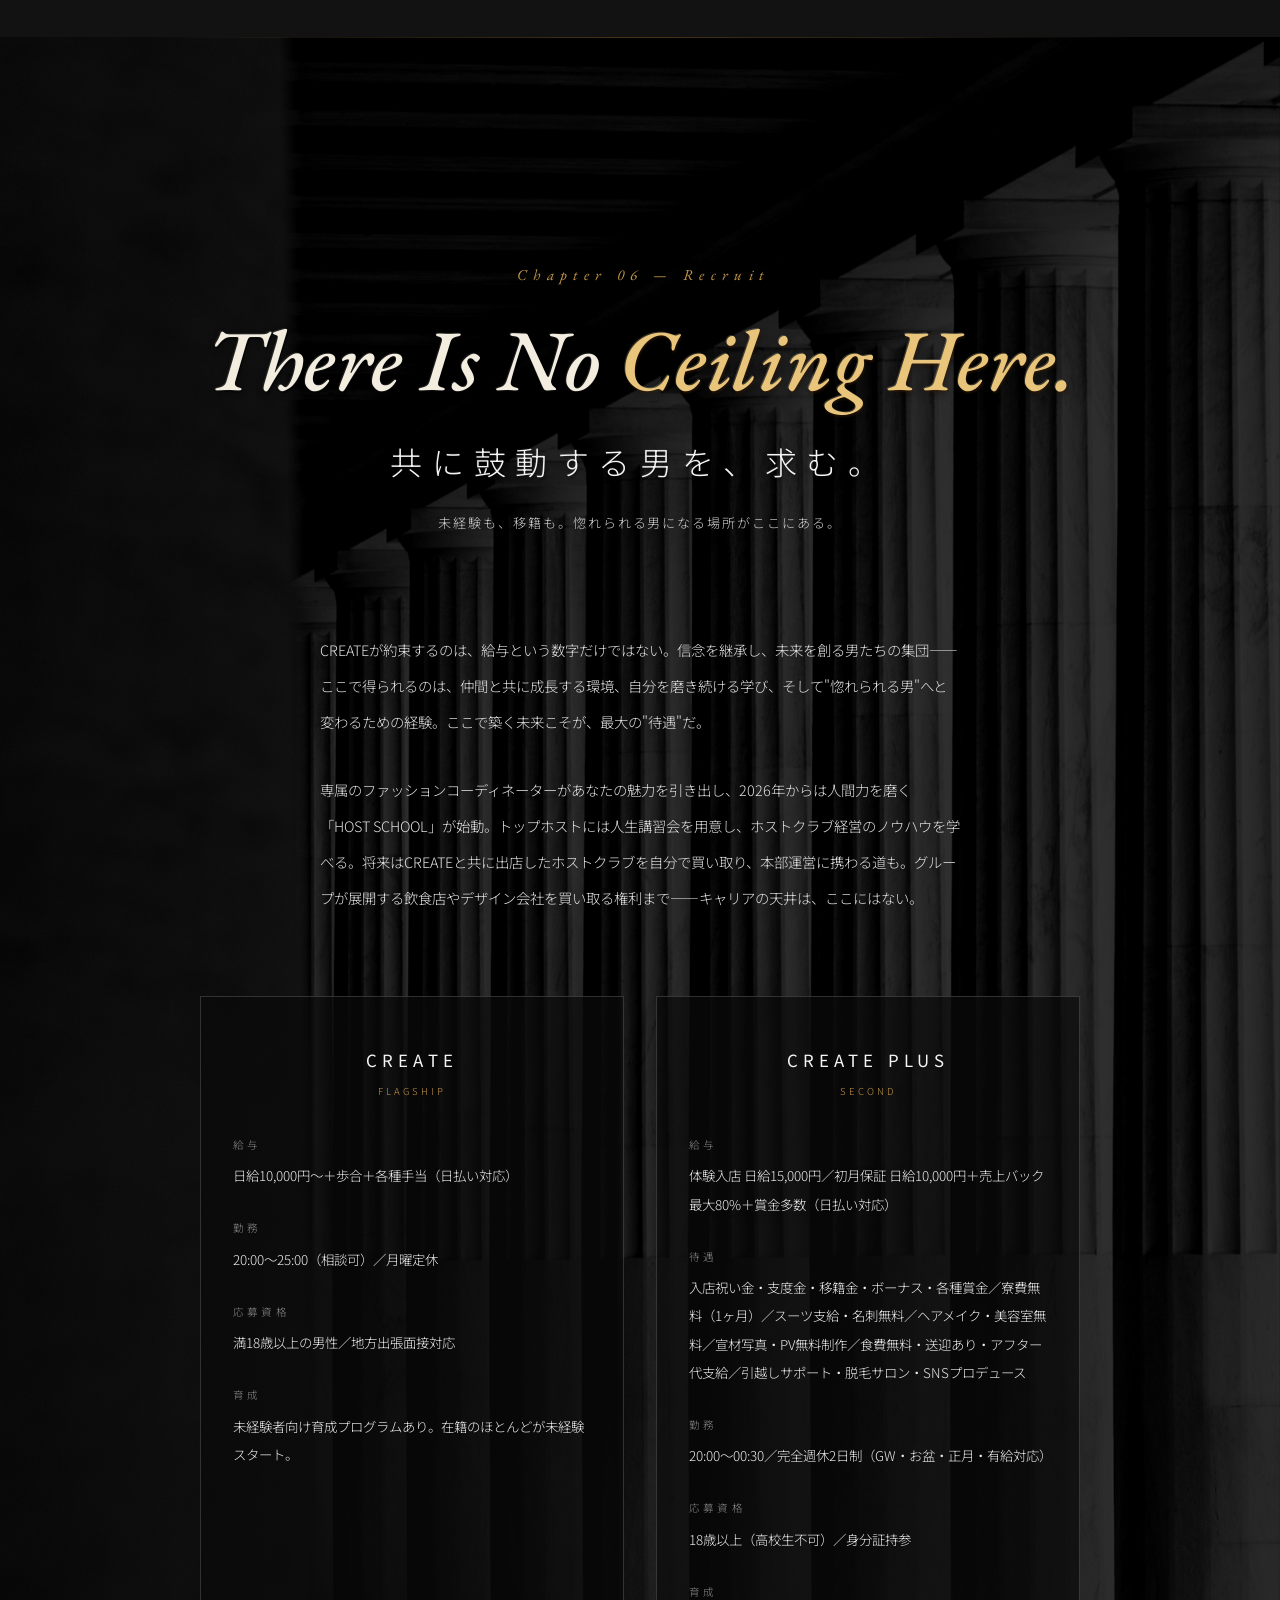
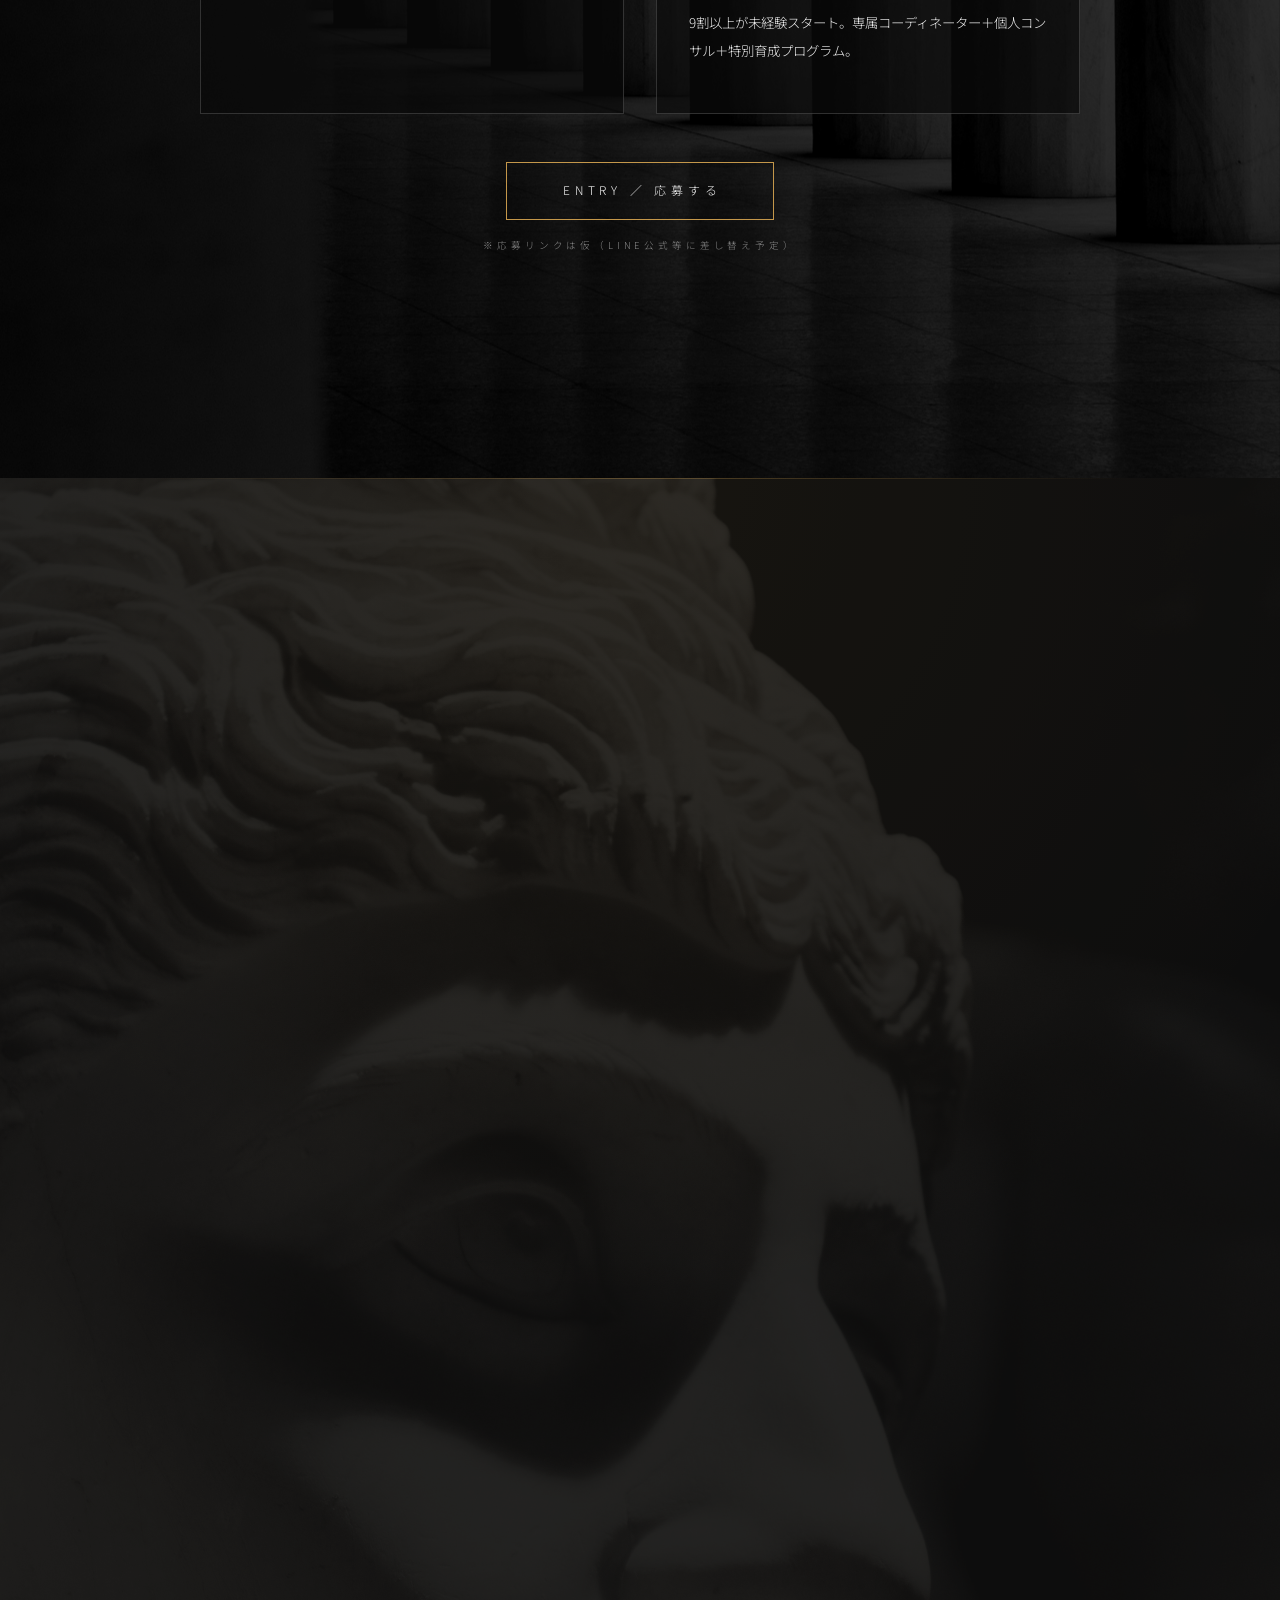
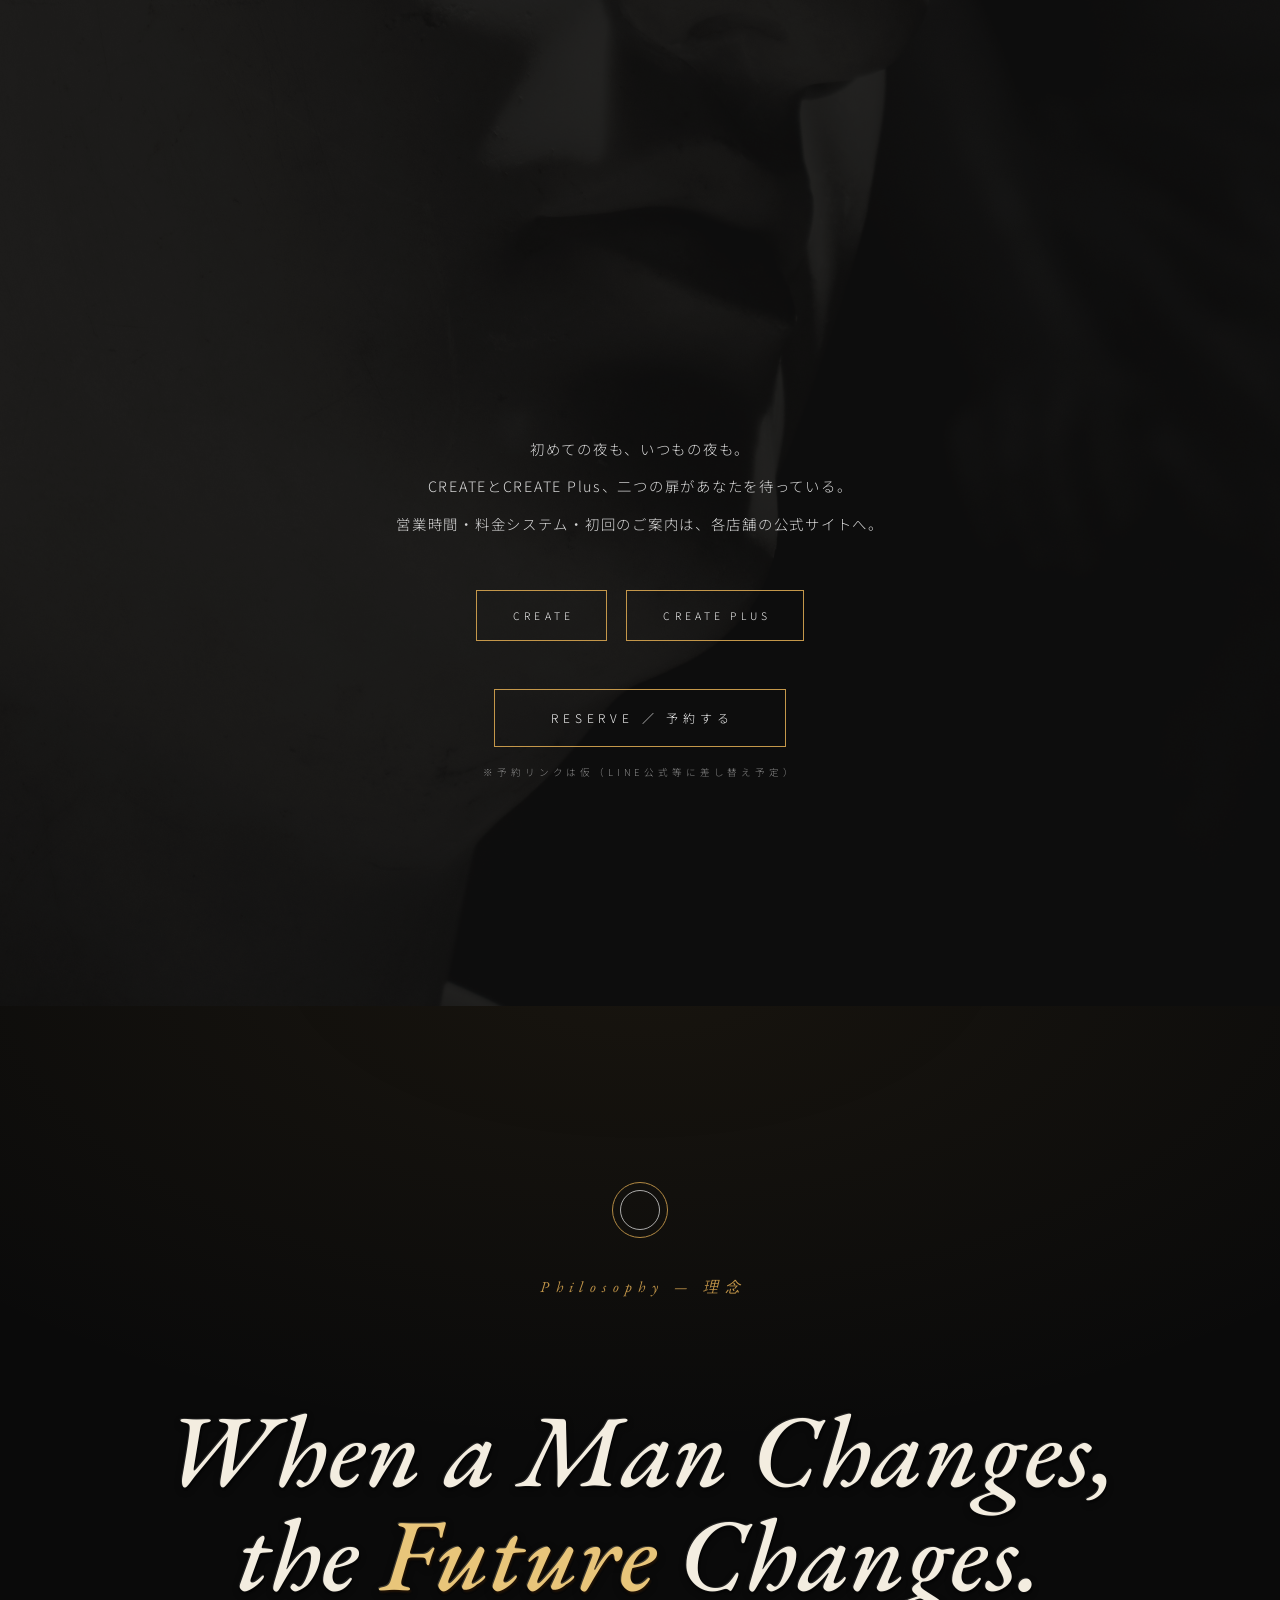
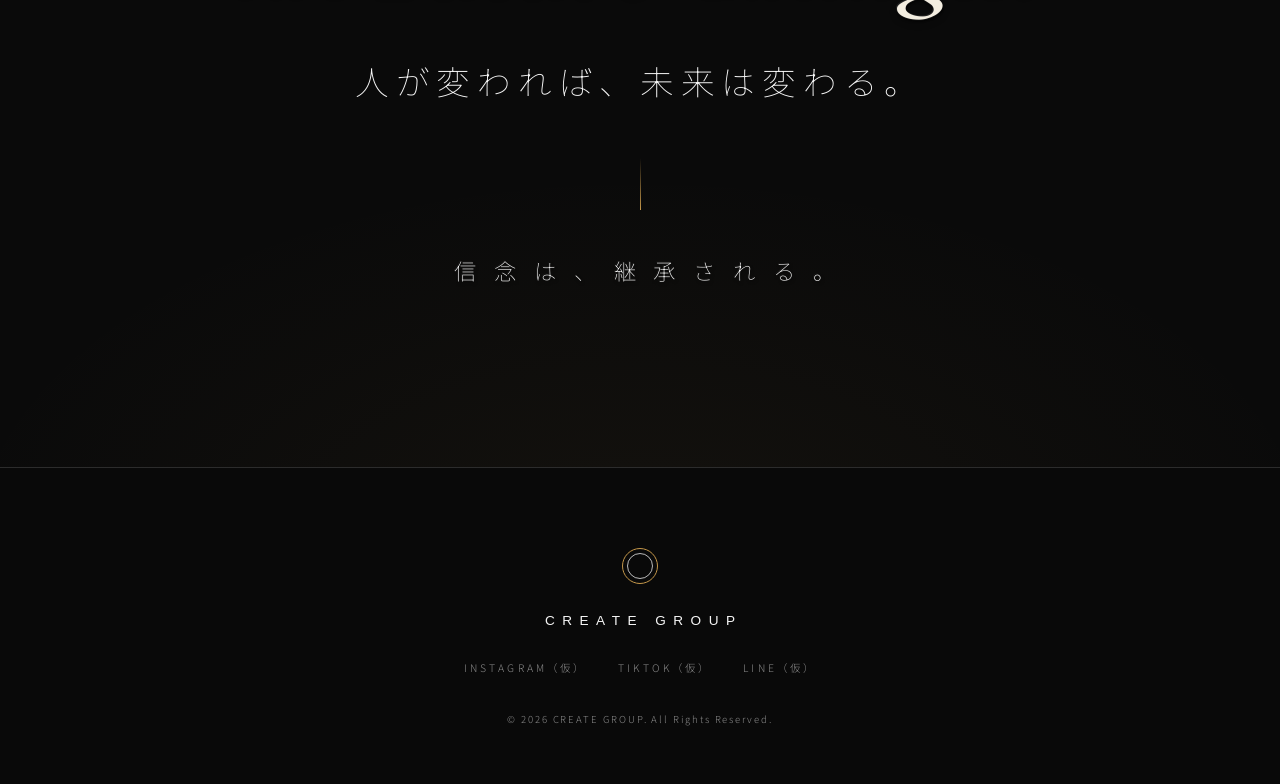
==== commit 7dbef762: "LP全面更新：多ページ化＋ビジュアル品質アップグレード - index/gallery/shoplist/recruit.htmlの4ページ構成に刷新（旧単一ファイルから移行） - assets/st" ====
--- a/index.html
+++ b/index.html
@@ -7,503 +7,229 @@
 <link rel="preconnect" href="https://fonts.googleapis.com">
 <link rel="preconnect" href="https://fonts.gstatic.com" crossorigin>
 <link href="https://fonts.googleapis.com/css2?family=EB+Garamond:ital,wght@0,400;0,500;1,400;1,500&family=Noto+Sans+JP:wght@100;300;400&display=swap" rel="stylesheet">
-<style>
-  :root{
-    --bg:#0a0a0a;
-    --bg2:#141414;
-    --fg:#f5f5f5;
-    --gray:#8a8a8a;
-    --line:#2c2c2c;
-    --gold:#c4974a;
-    --gold-soft:rgba(196,151,74,.35);
-    --serif:'EB Garamond',Georgia,'Times New Roman',serif;
-  }
-  *{margin:0;padding:0;box-sizing:border-box;}
-  html{scroll-behavior:smooth;}
-  body{
-    background:var(--bg);
-    color:var(--fg);
-    font-family:'Noto Sans JP','Helvetica Neue',Helvetica,Arial,sans-serif;
-    font-weight:300;
-    line-height:1.9;
-    -webkit-font-smoothing:antialiased;
-    overflow-x:hidden;
-  }
-  img,video{display:block;max-width:100%;}
-  a{color:inherit;text-decoration:none;}
-
-  /* ===== 共通タイポ ===== */
-  .logotype{
-    font-family:'Helvetica Neue',Helvetica,Arial,sans-serif;
-    font-weight:400;
-    letter-spacing:.55em;
-    text-indent:.55em;
-    text-transform:uppercase;
-    text-align:center;
-  }
-  .sec-label{
-    font-family:var(--serif);
-    font-style:italic;
-    font-weight:400;
-    font-size:1.4rem;
-    letter-spacing:.1em;
-    color:var(--gray);
-    text-align:center;
-    margin-bottom:1rem;
-  }
-  .sec-title{
-    font-size:1.5rem;
-    font-weight:300;
-    letter-spacing:.25em;
-    text-align:center;
-    margin-bottom:2.5rem;
-  }
-  .sec-title::after{
-    content:"";
-    display:block;
-    width:36px;height:1px;
-    background:var(--gold);
-    margin:1.4rem auto 0;
-  }
-  section{padding:5.5rem 1.25rem;}
-  .inner{max-width:960px;margin:0 auto;}
-
-  /* ===== エンブレム（二重円）===== */
-  .emblem{
-    width:56px;height:56px;
-    border:1px solid var(--gold);
-    border-radius:50%;
-    display:flex;align-items:center;justify-content:center;
-    margin:0 auto;
-  }
-  .emblem::after{
-    content:"";
-    width:38px;height:38px;
-    border:1px solid rgba(245,245,245,.75);
-    border-radius:50%;
-  }
-  .emblem.small{width:36px;height:36px;}
-  .emblem.small::after{width:24px;height:24px;}
-
-  /* ===== 1. HERO ===== */
-  .hero{
-    position:relative;
-    height:100svh;
-    min-height:560px;
-    padding:0;
-    display:flex;align-items:center;justify-content:center;
-    overflow:hidden;
-  }
-  .hero video{
-    position:absolute;inset:0;
-    width:100%;height:100%;
-    object-fit:cover;
-    filter:grayscale(30%) brightness(.75);
-  }
-  .hero .overlay{
-    position:absolute;inset:0;
-    background:linear-gradient(to bottom,rgba(10,10,10,.35) 0%,rgba(10,10,10,.15) 45%,rgba(10,10,10,.85) 100%);
-  }
-  .hero-content{
-    position:relative;z-index:2;
-    text-align:center;
-    padding:0 1rem;
-  }
-  .hero-content .emblem{margin-bottom:2rem;opacity:.9;}
-  .hero-content h1{
-    font-size:clamp(1.4rem,6vw,3rem);
-    margin-bottom:1.4rem;
-  }
-  .hero-copy{
-    font-size:clamp(1.05rem,4.5vw,1.6rem);
-    font-weight:400;
-    letter-spacing:.35em;
-    text-indent:.35em;
-  }
-  .hero-copy-en{
-    margin-top:1.1rem;
-    font-family:var(--serif);
-    font-style:italic;
-    font-weight:400;
-    font-size:clamp(.95rem,3.6vw,1.5rem);
-    letter-spacing:.12em;
-    color:#e3e3e3;
-  }
-  .scroll-cue{
-    position:absolute;bottom:2.2rem;left:50%;transform:translateX(-50%);
-    z-index:2;
-    font-size:.6rem;letter-spacing:.4em;color:var(--gray);
-    text-align:center;
-  }
-  .scroll-cue .arrow{
-    width:1px;height:44px;
-    background:linear-gradient(to bottom,transparent,var(--fg));
-    margin:0 auto .6rem;
-    animation:drop 2s ease-in-out infinite;
-  }
-  @keyframes drop{
-    0%{transform:scaleY(0);transform-origin:top;}
-    50%{transform:scaleY(1);transform-origin:top;}
-    51%{transform-origin:bottom;}
-    100%{transform:scaleY(0);transform-origin:bottom;}
-  }
-
-  /* ===== 2. STATEMENT ===== */
-  .statement{background:var(--bg);}
-  .statement .sec-title{
-    font-size:clamp(1.45rem,5.5vw,2.3rem);
-    letter-spacing:.18em;
-    line-height:1.9;
-  }
-  .statement .lead{
-    text-align:center;
-    font-size:clamp(1rem,4vw,1.35rem);
-    letter-spacing:.18em;
-    line-height:2.5;
-    margin-bottom:2.2rem;
-  }
-  .statement-note{
-    text-align:center;
-    font-size:.8rem;
-    letter-spacing:.25em;
-    color:var(--gray);
-    margin-bottom:3.5rem;
-  }
-  .statement-tagline{
-    text-align:center;
-    font-size:clamp(1rem,4.2vw,1.4rem);
-    letter-spacing:.4em;
-    text-indent:.4em;
-    font-weight:300;
-  }
-  .gold-rule{
-    width:1px;height:44px;
-    background:linear-gradient(to bottom,transparent,var(--gold));
-    margin:0 auto 2.2rem;
-  }
-
-  /* ===== キネティックタイポ ===== */
-  .kinetic span{
-    display:inline-block;
-    opacity:0;
-    transform:translateY(.55em);
-    will-change:transform,opacity;
-  }
-  @media (prefers-reduced-motion:reduce){
-    .kinetic span{opacity:1 !important;transform:none !important;}
-    .reveal{opacity:1;transform:none;}
-  }
-
-  /* ===== 3. GALLERY ===== */
-  .gallery{padding:5.5rem 0;background:var(--bg2);}
-  .slider{
-    display:flex;
-    overflow-x:auto;
-    scroll-snap-type:x mandatory;
-    -webkit-overflow-scrolling:touch;
-    gap:2px;
-  }
-  .slider::-webkit-scrollbar{height:3px;}
-  .slider::-webkit-scrollbar-thumb{background:var(--line);}
-  .slide{
-    flex:0 0 92%;
-    scroll-snap-align:center;
-  }
-  .slide img{width:100%;height:auto;filter:grayscale(15%);}
-  .slide figcaption{
-    font-family:var(--serif);
-    font-style:italic;
-    font-size:.7rem;letter-spacing:.25em;color:var(--gray);
-    padding:.6rem .4rem 0;text-align:right;
-  }
-  .swipe-hint{
-    text-align:center;font-size:.6rem;letter-spacing:.4em;
-    color:var(--gray);margin-top:1.5rem;
-  }
-
-  /* ===== 4. RIDE ===== */
-  .ride{background:var(--bg);}
-  .ride-video-wrap{
-    max-width:420px;margin:0 auto 3rem;
-    border:1px solid var(--line);
-  }
-  .ride-video-wrap video{width:100%;height:auto;}
-  .ride-grid{
-    display:flex;
-    overflow-x:auto;
-    scroll-snap-type:x mandatory;
-    gap:2px;
-    -webkit-overflow-scrolling:touch;
-  }
-  .ride-grid::-webkit-scrollbar{height:3px;}
-  .ride-grid::-webkit-scrollbar-thumb{background:var(--line);}
-  .ride-grid img{
-    flex:0 0 62%;
-    max-width:320px;
-    height:380px;
-    object-fit:cover;
-    scroll-snap-align:center;
-    filter:grayscale(35%) contrast(1.05);
-  }
-
-  /* ===== 5. STORES ===== */
-  .stores{background:var(--bg2);}
-  .store-cards{
-    display:grid;
-    grid-template-columns:1fr;
-    gap:1.2rem;
-  }
-  .store-card{
-    border:1px solid var(--line);
-    padding:2.6rem 1.6rem 2.6rem;
-    background:var(--bg);
-    text-align:center;
-    position:relative;
-  }
-  .store-card::before{
-    content:"";
-    position:absolute;top:0;left:50%;transform:translateX(-50%);
-    width:44px;height:1px;
-    background:var(--gold);
-  }
-  .store-card h3{
-    font-weight:400;
-    letter-spacing:.3em;
-    font-size:1.05rem;
-    margin:1.2rem 0 .2rem;
-  }
-  .store-card .store-tag{
-    font-size:.6rem;letter-spacing:.35em;color:var(--gold);
-  }
-  .store-catch{
-    font-size:.95rem;
-    font-weight:400;
-    letter-spacing:.2em;
-    margin:1.5rem 0 1rem;
-  }
-  .store-copy{
-    font-size:.83rem;
-    color:#c9c9c9;
-    line-height:2.2;
-    text-align:left;
-    max-width:26em;
-    margin:0 auto 2rem;
-  }
-  .store-card .badge{
-    position:absolute;top:1rem;right:1rem;
-    border:1px solid var(--gray);
-    color:var(--gray);
-    font-size:.55rem;letter-spacing:.25em;
-    padding:.15rem .6rem;
-  }
-
-  /* ===== 6. RECRUIT ===== */
-  .recruit{
-    background:var(--bg);
-    position:relative;
-    overflow:hidden;
-  }
-  .recruit-bg{
-    position:absolute;inset:0;
-    background:url("LP_素材/S__45940769_0.jpg") center/cover no-repeat;
-    filter:grayscale(100%) brightness(.22);
-  }
-  .recruit .inner{position:relative;z-index:2;}
-  .recruit-copy{
-    text-align:center;
-    font-size:clamp(1.2rem,5vw,1.9rem);
-    letter-spacing:.3em;
-    margin-bottom:1rem;
-  }
-  .recruit-sub{
-    text-align:center;font-size:.8rem;color:#d0d0d0;
-    letter-spacing:.15em;margin-bottom:3rem;
-  }
-  .recruit-story{
-    max-width:640px;
-    margin:0 auto 3.5rem;
-    font-size:.88rem;
-    line-height:2.3;
-    color:#e2e2e2;
-    text-align:left;
-  }
-  .recruit-story p+p{margin-top:1.5rem;}
-  .recruit-plans{
-    display:grid;
-    grid-template-columns:1fr;
-    gap:1.2rem;
-    max-width:880px;
-    margin:0 auto;
-  }
-  .recruit-plan{
-    border:1px solid rgba(255,255,255,.16);
-    background:rgba(10,10,10,.68);
-    padding:2.2rem 1.6rem;
-    text-align:left;
-  }
-  .recruit-plan h3{
-    font-weight:400;
-    letter-spacing:.3em;
-    font-size:1rem;
-    text-align:center;
-    margin-bottom:.2rem;
-  }
-  .recruit-plan .plan-tag{
-    text-align:center;
-    font-size:.6rem;letter-spacing:.3em;
-    color:var(--gold);
-    margin-bottom:1.6rem;
-  }
-  .recruit-plan dt{
-    color:var(--gray);
-    font-size:.65rem;
-    letter-spacing:.3em;
-    margin-top:1.2rem;
-  }
-  .recruit-plan dt:first-child{margin-top:0;}
-  .recruit-plan dd{
-    font-size:.82rem;
-    color:#ededed;
-    line-height:2;
-  }
-
-  /* ===== 7. GUEST ===== */
-  .guest{background:var(--bg2);}
-  .guest-copy{
-    text-align:center;
-    font-size:.88rem;
-    letter-spacing:.12em;
-    line-height:2.4;
-    color:#d6d6d6;
-    max-width:560px;
-    margin:0 auto;
-  }
-  .guest-links{
-    display:flex;flex-wrap:wrap;gap:1rem;
-    justify-content:center;
-    margin-top:2rem;
-  }
-
-  /* ===== CTA ===== */
-  .cta-row{text-align:center;margin-top:2.4rem;}
-  .btn{
-    display:inline-block;
-    border:1px solid var(--gold);
-    padding:1rem 3.2rem;
-    font-size:.75rem;
-    letter-spacing:.4em;
-    text-indent:.4em;
-    text-transform:uppercase;
-    transition:background .3s,color .3s,border-color .3s;
-  }
-  .btn:hover{background:var(--gold);border-color:var(--gold);color:#0a0a0a;}
-  .btn--sm{padding:.85rem 2rem;font-size:.65rem;}
-
-  /* ===== FOOTER ===== */
-  footer{
-    padding:4rem 1.25rem 3rem;
-    border-top:1px solid var(--line);
-    text-align:center;
-  }
-  footer .logotype{font-size:.85rem;margin:1.5rem 0;}
-  .sns{
-    display:flex;justify-content:center;gap:2rem;
-    font-size:.65rem;letter-spacing:.3em;text-transform:uppercase;
-    color:var(--gray);
-    margin-bottom:2rem;
-  }
-  .sns a:hover{color:var(--fg);}
-  .copyright{font-size:.6rem;letter-spacing:.2em;color:var(--gray);}
-
-  /* ===== reveal ===== */
-  .reveal{opacity:0;transform:translateY(24px);transition:opacity .9s ease,transform .9s ease;}
-  .reveal.on{opacity:1;transform:none;}
-
-  /* ===== PC ===== */
-  @media(min-width:768px){
-    section{padding:7.5rem 2rem;}
-    .store-cards{grid-template-columns:repeat(2,1fr);}
-    .recruit-plans{grid-template-columns:repeat(2,1fr);}
-    .slide{flex:0 0 72%;}
-    .ride-grid img{flex:0 0 24%;}
-  }
-</style>
+<link rel="stylesheet" href="assets/style.css">
 </head>
 <body>
+<div class="world-bg" aria-hidden="true"></div>
+
+<header class="site-header">
+  <div class="site-brand">
+    <a href="index.html"><img class="site-brand-mark" src="LP_素材/logo_create_group.png" alt="CREATE GROUP"></a>
+    <p class="site-brand-en">CREATE GROUP</p>
+    <p class="site-brand-jp">Create Group Official Site</p>
+  </div>
+  <button class="nav-toggle" aria-label="メニュー" aria-expanded="false">
+    <span></span><span></span><span></span>
+  </button>
+  <nav class="site-nav">
+    <a href="index.html"><span class="nav-en">Top</span><span class="nav-ja">トップ</span></a>
+    <a href="gallery.html"><span class="nav-en">Gallery</span><span class="nav-ja">ギャラリー</span></a>
+    <a href="shoplist.html"><span class="nav-en">ShopList</span><span class="nav-ja">店舗一覧</span></a>
+    <a href="recruit.html"><span class="nav-en">Recruit</span><span class="nav-ja">採用情報</span></a>
+    <a href="#contact"><span class="nav-en">Contact</span><span class="nav-ja">お問い合わせ</span></a>
+    <a href="index.html#guest">お客様相談窓口</a>
+  </nav>
+</header>
 
 <!-- ===== 1. HERO ===== -->
 <header class="hero">
   <video autoplay muted loop playsinline poster="LP_素材/S__45940769_0.jpg">
-    <source src="LP_素材/vision_hero.mp4" type="video/mp4">
+    <source src="LP_素材/vision_hero_loop.webm" type="video/webm">
+    <source src="LP_素材/vision_hero_loop.mp4" type="video/mp4">
   </video>
   <div class="overlay"></div>
-  <div class="hero-content">
-    <div class="emblem"></div>
-    <h1 class="logotype">Create Group</h1>
-    <p class="hero-copy">男に惚れろ。</p>
-    <p class="hero-copy-en">The Kind of Man You Can't Ignore.</p>
-  </div>
   <div class="scroll-cue"><span class="arrow"></span>SCROLL</div>
 </header>
 
-<!-- ===== 2. STATEMENT ===== -->
-<section class="statement">
-  <div class="inner">
-    <p class="sec-label reveal">Statement</p>
-    <h2 class="sec-title kinetic">人が変われば、未来は変わる。</h2>
-    <p class="lead reveal">CREATE GROUPは、人の可能性を信じ、<br>仲間とともに新しい未来を創り続ける。</p>
-    <p class="statement-note reveal">名古屋、栄。ここから、夜の常識を塗り替える。</p>
-    <div class="gold-rule reveal"></div>
-    <p class="statement-tagline kinetic">信念は、継承される。</p>
-  </div>
-</section>
-
-<!-- ===== 3. GALLERY ===== -->
-<section class="gallery">
-  <div class="reveal">
-    <p class="sec-label">Campaign</p>
+<!-- ===== TRUCK CINEMA（ヒーロー直下・横スライドバナー）=====
+     ※プレースホルダー：中身は暫定で既存の横長素材を流用。
+       2026年8月以降、実際のトラックシネマ素材（横長画像・動画）に差し替えること。 -->
+<section class="truckcinema" id="truckcinema">
+  <div class="tc-layout">
+    <div class="tc-label" aria-hidden="true">
+      <span class="tc-label-en">TRUCK CINEMA</span>
+      <span class="tc-label-jp">トラックシネマ</span>
+    </div>
+    <div class="tc-slider-wrap reveal">
+      <div class="tc-slider">
+        <!-- ▼暫定素材（トラックシネマ制作前）。2026-08〜実素材へ差し替え -->
+        <figure class="tc-slide">
+          <img src="LP_素材/S__45940767_0.jpg" alt="トラックシネマ（2026年8月〜公開予定）" loading="lazy">
+          <div class="tc-grad"></div>
+          <figcaption class="tc-cap">
+            <p class="tc-idx">01 / Truck Cinema</p>
+            <p class="tc-soon">Coming August 2026</p>
+          </figcaption>
+        </figure>
+        <figure class="tc-slide">
+          <img src="LP_素材/S__45940770_0.jpg" alt="トラックシネマ（2026年8月〜公開予定）" loading="lazy">
+          <div class="tc-grad"></div>
+          <figcaption class="tc-cap">
+            <p class="tc-idx">02 / Truck Cinema</p>
+            <p class="tc-soon">2026年8月〜公開予定</p>
+          </figcaption>
+        </figure>
+        <figure class="tc-slide">
+          <img src="LP_素材/S__45940771_0.jpg" alt="トラックシネマ（2026年8月〜公開予定）" loading="lazy">
+          <div class="tc-grad"></div>
+          <figcaption class="tc-cap">
+            <p class="tc-idx">03 / Truck Cinema</p>
+            <p class="tc-soon">Coming August 2026</p>
+          </figcaption>
+        </figure>
+      </div>
+      <p class="swipe-hint">— SWIPE —</p>
+    </div>
+  </div>
+</section>
+
+<!-- ===== NEWS & TOPICS ===== -->
+<section class="news" id="news">
+  <div class="inner chapter reveal">
+    <span class="chapter-no">News &amp; Topics</span>
+    <p class="chapter-en">Coming <em>Soon.</em></p>
+    <h2 class="sec-title">最新情報は近日公開</h2>
+    <span class="chapter-line"></span>
+  </div>
+</section>
+
+<!-- ===== 4. GALLERY ===== -->
+<section class="gallery" id="gallery">
+  <div class="inner chapter reveal">
+    <span class="chapter-no">Chapter 03 — Campaign</span>
+    <p class="chapter-en">Born to <em>Be Seen.</em></p>
     <h2 class="sec-title">男に惚れろ。</h2>
-  </div>
-  <div class="slider reveal">
-    <figure class="slide"><img src="LP_素材/S__45940766_0.jpg" alt="男に惚れろ。全く新しいクリエイトが鼓動する。" loading="lazy"><figcaption>01 / PULSE</figcaption></figure>
-    <figure class="slide"><img src="LP_素材/S__45940767_0.jpg" alt="CREATE GROUP ポートレート" loading="lazy"><figcaption>02 / DUO</figcaption></figure>
-    <figure class="slide"><img src="LP_素材/S__45940768_0.jpg" alt="CREATE GROUP ポートレート" loading="lazy"><figcaption>03 / DUO II</figcaption></figure>
-    <figure class="slide"><img src="LP_素材/S__45940769_0.jpg" alt="CREATE GROUP エンブレム" loading="lazy"><figcaption>04 / EMBLEM</figcaption></figure>
-    <figure class="slide"><img src="LP_素材/S__45940770_0.jpg" alt="CREATE GROUP 3人" loading="lazy"><figcaption>05 / TRIO</figcaption></figure>
-    <figure class="slide"><img src="LP_素材/S__45940771_0.jpg" alt="CREATE GROUP ストリート" loading="lazy"><figcaption>06 / STREET</figcaption></figure>
-    <figure class="slide"><img src="LP_素材/S__45940772_0.jpg" alt="男に惚れろ。The Kind of Man You Can't Ignore." loading="lazy"><figcaption>07 / ICON</figcaption></figure>
-  </div>
-  <p class="swipe-hint">— SWIPE —</p>
-</section>
-
-<!-- ===== 4. RIDE ===== -->
+    <span class="chapter-line"></span>
+  </div>
+
+  <figure class="plate reveal">
+    <img src="LP_素材/S__45940766_0.jpg" alt="男に惚れろ。全く新しいクリエイトが鼓動する。" loading="lazy">
+    <div class="plate-grad"></div>
+    <figcaption class="plate-cap">
+      <p class="idx">01 / PULSE</p>
+      <p class="en">The Pulse of a <em>New Era.</em></p>
+      <p class="jp">全く新しいクリエイトが、鼓動する。</p>
+    </figcaption>
+  </figure>
+
+  <div class="slider-wrap reveal">
+    <div class="slider">
+      <figure class="slide">
+        <img src="LP_素材/S__45940767_0.jpg" alt="CREATE GROUP ポートレート" loading="lazy">
+        <div class="plate-grad"></div>
+        <figcaption class="plate-cap"><p class="idx">02 / DUO</p><p class="en">Side by <em>Side.</em></p><p class="jp">二人で、頂へ。</p></figcaption>
+      </figure>
+      <figure class="slide">
+        <img src="LP_素材/S__45940768_0.jpg" alt="CREATE GROUP ポートレート" loading="lazy">
+        <div class="plate-grad"></div>
+        <figcaption class="plate-cap"><p class="idx">03 / BOND</p><p class="en">Bound by <em>Belief.</em></p><p class="jp">信念で、繋がる。</p></figcaption>
+      </figure>
+      <figure class="slide">
+        <img src="LP_素材/S__45940769_0.jpg" alt="CREATE GROUP エンブレム" loading="lazy">
+        <div class="plate-grad"></div>
+        <figcaption class="plate-cap"><p class="idx">04 / EMBLEM</p><p class="en">The Mark of a <em>Man.</em></p><p class="jp">男の、証。</p></figcaption>
+      </figure>
+      <figure class="slide">
+        <img src="LP_素材/S__45940770_0.jpg" alt="CREATE GROUP 3人" loading="lazy">
+        <div class="plate-grad"></div>
+        <figcaption class="plate-cap"><p class="idx">05 / TRIO</p><p class="en">Three, as <em>One.</em></p><p class="jp">三人、ひとつの信念。</p></figcaption>
+      </figure>
+      <figure class="slide">
+        <img src="LP_素材/S__45940771_0.jpg" alt="CREATE GROUP ストリート" loading="lazy">
+        <div class="plate-grad"></div>
+        <figcaption class="plate-cap"><p class="idx">06 / STREET</p><p class="en">Own the <em>Night.</em></p><p class="jp">夜を、支配する。</p></figcaption>
+      </figure>
+      <figure class="slide">
+        <img src="LP_素材/S__45940772_0.jpg" alt="男に惚れろ。The Kind of Man You Can't Ignore." loading="lazy">
+        <div class="plate-grad"></div>
+        <figcaption class="plate-cap"><p class="idx">07 / ICON</p><p class="en">Impossible to <em>Ignore.</em></p><p class="jp">目を、逸らせない。</p></figcaption>
+      </figure>
+      <figure class="slide">
+        <img src="LP_素材/ai_generated/gallery_mask_walking.png" alt="仮面をつけ歩みを進める人物" loading="lazy">
+        <div class="plate-grad"></div>
+        <figcaption class="plate-cap"><p class="idx">08 / MOTION</p><p class="en">Always in <em>Motion.</em></p><p class="jp">歩みは、止まらない。</p></figcaption>
+      </figure>
+    </div>
+    <p class="swipe-hint">— SWIPE —</p>
+  </div>
+</section>
+
+<!-- ===== 5. RIDE ===== -->
 <section class="ride">
-  <div class="reveal">
-    <p class="sec-label">Motion</p>
+  <div class="inner chapter reveal">
+    <span class="chapter-no">Chapter 04 — Motion</span>
+    <p class="chapter-en">The Pulse <em>Never Stops.</em></p>
     <h2 class="sec-title">走り出した鼓動は、止まらない。</h2>
-  </div>
-  <div class="ride-video-wrap reveal">
+    <span class="chapter-line"></span>
+  </div>
+
+  <figure class="plate reveal">
     <video autoplay muted loop playsinline>
       <source src="LP_素材/804936764.694984.mp4" type="video/mp4">
     </video>
-  </div>
-  <div class="ride-grid reveal">
-    <img src="LP_素材/5F8A1472-復元_0.jpg" alt="ポートレート" loading="lazy">
-    <img src="LP_素材/5F8A1492 のコピー_0.jpg" alt="ポートレート" loading="lazy">
-    <img src="LP_素材/5F8A1510 のコピー_0.jpg" alt="ポートレート" loading="lazy">
-    <img src="LP_素材/5F8A1532 のコピー_0.jpg" alt="ポートレート" loading="lazy">
-    <img src="LP_素材/5F8A1549 のコピー_0.jpg" alt="ポートレート" loading="lazy">
-    <img src="LP_素材/5F8A1573 のコピー_0.jpg" alt="ポートレート" loading="lazy">
-  </div>
-  <p class="swipe-hint">— SWIPE —</p>
-</section>
-
-<!-- ===== 5. STORES ===== -->
-<section class="stores">
-  <div class="inner">
-    <div class="reveal">
-      <p class="sec-label">Stores</p>
-      <h2 class="sec-title">STORES</h2>
+    <div class="plate-grad"></div>
+    <figcaption class="plate-cap">
+      <p class="idx">00 / DRIVE</p>
+      <p class="en">In Constant <em>Motion.</em></p>
+      <p class="jp">止まることを、知らない。</p>
+    </figcaption>
+  </figure>
+
+  <figure class="plate reveal">
+    <img data-parallax="0.1" src="LP_素材/ai_generated/ride_mask_motorcycle.png" alt="仮面をつけバイクにまたがる男">
+    <div class="plate-grad"></div>
+    <figcaption class="plate-cap">
+      <p class="idx">— / MASK</p>
+      <p class="en">Behind the <em>Mask.</em></p>
+      <p class="jp">素顔は、見せない。</p>
+    </figcaption>
+  </figure>
+
+  <div class="slider-wrap reveal">
+    <div class="slider">
+      <figure class="slide">
+        <img src="LP_素材/5F8A1472-復元_0.jpg" alt="ポートレート" loading="lazy">
+        <div class="plate-grad"></div>
+        <figcaption class="plate-cap"><p class="idx">01 / DRIVE</p><p class="en">Never Look <em>Back.</em></p><p class="jp">振り返らない。</p></figcaption>
+      </figure>
+      <figure class="slide">
+        <img src="LP_素材/5F8A1492 のコピー_0.jpg" alt="ポートレート" loading="lazy">
+        <div class="plate-grad"></div>
+        <figcaption class="plate-cap"><p class="idx">02 / EDGE</p><p class="en">On the <em>Edge.</em></p><p class="jp">刃の上を、行く。</p></figcaption>
+      </figure>
+      <figure class="slide">
+        <img src="LP_素材/5F8A1510 のコピー_0.jpg" alt="ポートレート" loading="lazy">
+        <div class="plate-grad"></div>
+        <figcaption class="plate-cap"><p class="idx">03 / FORWARD</p><p class="en">Always <em>Forward.</em></p><p class="jp">前だけを、見て。</p></figcaption>
+      </figure>
+      <figure class="slide">
+        <img src="LP_素材/5F8A1532 のコピー_0.jpg" alt="ポートレート" loading="lazy">
+        <div class="plate-grad"></div>
+        <figcaption class="plate-cap"><p class="idx">04 / RISE</p><p class="en">Rise and <em>Rise.</em></p><p class="jp">昇り続ける。</p></figcaption>
+      </figure>
+      <figure class="slide">
+        <img src="LP_素材/5F8A1549 のコピー_0.jpg" alt="ポートレート" loading="lazy">
+        <div class="plate-grad"></div>
+        <figcaption class="plate-cap"><p class="idx">05 / GAZE</p><p class="en">Eyes on the <em>Top.</em></p><p class="jp">視線は、頂へ。</p></figcaption>
+      </figure>
+      <figure class="slide">
+        <img src="LP_素材/5F8A1573 のコピー_0.jpg" alt="ポートレート" loading="lazy">
+        <div class="plate-grad"></div>
+        <figcaption class="plate-cap"><p class="idx">06 / SOUL</p><p class="en">Heart in <em>Motion.</em></p><p class="jp">鼓動の、まま。</p></figcaption>
+      </figure>
+    </div>
+    <p class="swipe-hint">— SWIPE —</p>
+  </div>
+</section>
+
+<!-- ===== 6. STORES ===== -->
+<section class="stores" id="stores">
+  <div class="inner">
+    <div class="chapter reveal">
+      <span class="chapter-no">Chapter 05 — Stores</span>
+      <p class="chapter-en">Where the <em>Night Begins.</em></p>
+      <h2 class="sec-title">夜が、始まる場所。</h2>
+      <span class="chapter-line"></span>
     </div>
     <div class="store-cards reveal">
       <div class="store-card">
@@ -537,12 +263,13 @@
   </div>
 </section>
 
-<!-- ===== 6. RECRUIT ===== -->
-<section class="recruit">
-  <div class="recruit-bg"></div>
-  <div class="inner">
-    <div class="reveal">
-      <p class="sec-label">Recruit</p>
+<!-- ===== 7. RECRUIT ===== -->
+<section class="recruit" id="recruit">
+  <div class="recruit-bg" data-parallax="0.1"></div>
+  <div class="inner">
+    <div class="chapter reveal">
+      <span class="chapter-no">Chapter 06 — Recruit</span>
+      <p class="chapter-en">There Is No <em>Ceiling Here.</em></p>
       <p class="recruit-copy">共に鼓動する男を、求む。</p>
       <p class="recruit-sub">未経験も、移籍も。惚れられる男になる場所がここにある。</p>
     </div>
@@ -589,12 +316,28 @@
   </div>
 </section>
 
-<!-- ===== 7. GUEST ===== -->
-<section class="guest">
+<!-- ===== 8. GUEST ===== -->
+<section class="guest" id="guest">
+  <div class="guest-bg" aria-hidden="true"></div>
+  <div class="inner">
+    <div class="chapter reveal">
+      <span class="chapter-no">Chapter 07 — For Guests</span>
+      <p class="chapter-en">Two Doors, <em>One Night.</em></p>
+      <h2 class="sec-title">惚れに、来ませんか。</h2>
+      <span class="chapter-line"></span>
+    </div>
+  </div>
+  <figure class="plate reveal" style="margin:0 0 4.5rem;">
+    <img data-parallax="0.1" src="LP_素材/ai_generated/guest_suit_woman.png" alt="黒いスーツに身を包んだ女性">
+    <div class="plate-grad"></div>
+    <figcaption class="plate-cap">
+      <p class="idx">— / GUEST</p>
+      <p class="en">Come, Be <em>Adored.</em></p>
+      <p class="jp">惚れに、来ませんか。</p>
+    </figcaption>
+  </figure>
   <div class="inner">
     <div class="reveal">
-      <p class="sec-label">For Guests</p>
-      <h2 class="sec-title">惚れに、来ませんか。</h2>
       <p class="guest-copy">初めての夜も、いつもの夜も。<br>CREATEとCREATE Plus、二つの扉があなたを待っている。<br>営業時間・料金システム・初回のご案内は、各店舗の公式サイトへ。</p>
       <div class="guest-links">
         <a class="btn btn--sm" href="https://www.host2.jp/shop/create/" target="_blank" rel="noopener">CREATE</a>
@@ -608,8 +351,22 @@
   </div>
 </section>
 
-<!-- ===== 8. FOOTER ===== -->
-<footer>
+<!-- ===== PHILOSOPHY（旧philosophy.htmlより凝縮移植・フッター直前の締め）===== -->
+<section class="statement philosophy-outro" id="philosophy-outro">
+  <div class="inner">
+    <div class="chapter reveal">
+      <div class="emblem"></div>
+      <span class="chapter-no">Philosophy — 理念</span>
+    </div>
+    <p class="statement-en reveal">When a Man Changes,<br>the <em>Future</em> Changes.</p>
+    <h2 class="sec-title kinetic">人が変われば、未来は変わる。</h2>
+    <div class="gold-rule reveal"></div>
+    <p class="statement-tagline kinetic">信念は、継承される。</p>
+  </div>
+</section>
+
+<!-- ===== 9. FOOTER ===== -->
+<footer id="contact">
   <div class="emblem small"></div>
   <p class="logotype">Create Group</p>
   <nav class="sns">
@@ -620,53 +377,6 @@
   <p class="copyright">&copy; 2026 CREATE GROUP. All Rights Reserved.</p>
 </footer>
 
-<script>
-  // スクロールで要素をフェードイン
-  const io = new IntersectionObserver((entries)=>{
-    entries.forEach(e=>{
-      if(e.isIntersecting){e.target.classList.add('on');io.unobserve(e.target);}
-    });
-  },{threshold:.12});
-  document.querySelectorAll('.reveal').forEach(el=>io.observe(el));
-
-  // キネティックタイポ（スクロール連動・1文字ずつ）
-  const kinetics = document.querySelectorAll('.kinetic');
-  kinetics.forEach(el=>{
-    const text = el.textContent;
-    el.setAttribute('aria-label', text);
-    el.textContent = '';
-    [...text].forEach(ch=>{
-      const s = document.createElement('span');
-      s.textContent = ch;
-      s.setAttribute('aria-hidden','true');
-      el.appendChild(s);
-    });
-  });
-  const reduced = matchMedia('(prefers-reduced-motion: reduce)').matches;
-  if(reduced){
-    kinetics.forEach(el=>[...el.children].forEach(s=>{s.style.opacity=1;s.style.transform='none';}));
-  }else{
-    let ticking = false;
-    const kinTick = ()=>{
-      ticking = false;
-      const vh = innerHeight;
-      kinetics.forEach(el=>{
-        const r = el.getBoundingClientRect();
-        if(r.top > vh || r.bottom < 0) return;
-        const p = Math.min(Math.max((vh*0.92 - r.top)/(vh*0.5), 0), 1);
-        const spans = el.children, n = spans.length;
-        for(let i=0;i<n;i++){
-          const cp = Math.min(Math.max((p - (i/n)*0.6)/0.4, 0), 1);
-          spans[i].style.opacity = cp;
-          spans[i].style.transform = `translateY(${((1-cp)*0.55).toFixed(3)}em)`;
-        }
-      });
-    };
-    const onScroll = ()=>{ if(!ticking){ticking = true; requestAnimationFrame(kinTick);} };
-    addEventListener('scroll', onScroll, {passive:true});
-    addEventListener('resize', onScroll, {passive:true});
-    kinTick();
-  }
-</script>
+<script src="assets/site.js"></script>
 </body>
 </html>
--- a/assets/style.css
+++ b/assets/style.css
@@ -0,0 +1,911 @@
+:root{
+  --bg:#0a0a0a;
+  --bg2:#141414;
+  --fg:#f5f5f5;
+  --gray:#8a8a8a;
+  --line:#2c2c2c;
+  --gold:#c4974a;
+  --gold-bright:#e8c57a;
+  --gold-soft:rgba(196,151,74,.35);
+  --gold-mist:rgba(196,151,74,.08);
+  --serif:'EB Garamond',Georgia,'Times New Roman',serif;
+}
+*{margin:0;padding:0;box-sizing:border-box;}
+html{scroll-behavior:smooth;}
+body{
+  background:var(--bg);
+  color:var(--fg);
+  font-family:'Noto Sans JP','Helvetica Neue',Helvetica,Arial,sans-serif;
+  font-weight:300;
+  line-height:1.9;
+  -webkit-font-smoothing:antialiased;
+  overflow-x:hidden;
+}
+img,video{display:block;max-width:100%;}
+a{color:inherit;text-decoration:none;}
+
+/* ===== 共通タイポ ===== */
+.logotype{
+  font-family:'Helvetica Neue',Helvetica,Arial,sans-serif;
+  font-weight:400;
+  letter-spacing:.55em;
+  text-indent:.55em;
+  text-transform:uppercase;
+  text-align:center;
+}
+.sec-title{
+  font-size:1.7rem;
+  font-weight:100;
+  letter-spacing:.28em;
+  text-align:center;
+  margin-bottom:0;
+}
+.sec-title::after{
+  content:"";
+  display:block;
+  width:72px;height:1px;
+  background:linear-gradient(to right,transparent,var(--gold),transparent);
+  margin:1.8rem auto 0;
+}
+/* ===== 大きな負の空間 ===== */
+section{padding:9rem 1.5rem;position:relative;}
+/* セクション間の金グラデーション区切り */
+.gallery::before,.ride::before,.closeup::before,.stores::before,.guest::before,.recruit::before{
+  content:"";
+  position:absolute;top:0;left:12%;right:12%;
+  height:1px;
+  background:linear-gradient(to right,transparent,var(--gold-soft),transparent);
+  z-index:3;
+}
+.inner{max-width:960px;margin:0 auto;}
+
+/* ===== 章マーカー（Chapter）===== */
+.chapter{
+  text-align:center;
+  margin-bottom:4.5rem;
+}
+.chapter .emblem{margin-bottom:2.2rem;opacity:.9;}
+.chapter-no{
+  display:block;
+  font-family:var(--serif);
+  font-style:italic;
+  font-weight:400;
+  font-size:.95rem;
+  letter-spacing:.42em;
+  text-indent:.42em;
+  color:var(--gold);
+  margin-bottom:1.6rem;
+}
+.chapter-en{
+  font-family:var(--serif);
+  font-style:italic;
+  font-weight:500;
+  font-size:clamp(2.4rem,10.5vw,5.4rem);
+  line-height:1.04;
+  letter-spacing:.005em;
+  color:#f3ede0;
+  margin:1.2rem 0 1.6rem;
+}
+.chapter-en em{font-style:italic;color:var(--gold-bright);}
+.chapter-line{
+  display:block;width:1px;height:60px;
+  background:linear-gradient(to bottom,var(--gold),transparent);
+  margin:2.4rem auto 0;
+}
+
+/* ===== エンブレム（二重円）===== */
+.emblem{
+  width:56px;height:56px;
+  border:1px solid var(--gold);
+  border-radius:50%;
+  display:flex;align-items:center;justify-content:center;
+  margin:0 auto;
+}
+.emblem::after{
+  content:"";
+  width:38px;height:38px;
+  border:1px solid rgba(245,245,245,.75);
+  border-radius:50%;
+}
+.emblem.small{width:36px;height:36px;}
+.emblem.small::after{width:24px;height:24px;}
+
+/* ===== 0. SITE HEADER (BRAND + NAV) ===== */
+.site-header{position:fixed;top:0;left:0;right:0;z-index:50;}
+.site-brand{
+  position:relative;
+  display:flex;flex-direction:row;align-items:center;justify-content:center;
+  gap:.6rem;
+  padding:.55rem 1rem;
+  background:rgba(10,10,10,.82);
+  backdrop-filter:blur(8px);
+  -webkit-backdrop-filter:blur(8px);
+}
+.site-brand-mark{width:28px;height:auto;}
+.site-brand-en{
+  font-family:var(--serif);font-style:italic;font-weight:500;
+  font-size:.78rem;letter-spacing:.14em;text-indent:.14em;
+  color:var(--gold-bright);
+}
+.site-brand-jp{
+  font-size:.46rem;letter-spacing:.08em;color:var(--gray);
+}
+
+/* ハンバーガーメニューボタン（モバイルのみ表示） */
+.nav-toggle{
+  position:absolute;
+  top:50%;right:.9rem;
+  transform:translateY(-50%);
+  width:30px;height:30px;
+  display:flex;flex-direction:column;justify-content:center;align-items:center;
+  gap:5px;
+  background:none;border:none;padding:0;
+  cursor:pointer;
+  z-index:60;
+}
+.nav-toggle span{
+  display:block;width:22px;height:1.5px;
+  background:var(--gold-bright);
+  transition:transform .25s ease,opacity .2s ease;
+}
+.site-header.nav-open .nav-toggle span:nth-child(1){transform:translateY(6.5px) rotate(45deg);}
+.site-header.nav-open .nav-toggle span:nth-child(2){opacity:0;}
+.site-header.nav-open .nav-toggle span:nth-child(3){transform:translateY(-6.5px) rotate(-45deg);}
+
+/* モバイル：ナビは通常非表示、ハンバーガーを押すとドロップダウンで開く */
+.site-nav{
+  display:none;
+  flex-direction:column;
+  align-items:stretch;
+  gap:0;
+  padding:.5rem 1.5rem 1rem;
+  background:#f5f2ec;
+  max-height:75vh;
+  overflow-y:auto;
+}
+.site-header.nav-open .site-nav{display:flex;}
+.site-nav a{
+  position:relative;
+  display:block;
+  font-family:var(--serif);
+  font-style:italic;
+  font-weight:500;
+  font-size:.9rem;
+  letter-spacing:.03em;
+  color:#2a2a2a;
+  padding:.75rem .2rem;
+  border-bottom:1px solid rgba(0,0,0,.08);
+  text-align:center;
+}
+.site-nav a:last-child{border-bottom:none;}
+.site-nav a:hover{color:#000;}
+.site-nav a .nav-en,
+.site-nav a .nav-ja{
+  transition:opacity .2s;
+}
+.site-nav a .nav-ja{
+  position:absolute;
+  left:0;top:0;
+  white-space:nowrap;
+  opacity:0;
+  pointer-events:none;
+}
+.site-nav a:hover .nav-en{opacity:0;}
+.site-nav a:hover .nav-ja{opacity:1;}
+
+/* ===== 1. HERO ===== */
+.hero{
+  position:relative;
+  margin-top:var(--header-h, 150px);
+  height:calc(100svh - var(--header-h, 150px));
+  min-height:420px;
+  padding:0;
+  display:flex;align-items:center;justify-content:center;
+  overflow:hidden;
+  background:var(--bg);
+}
+.hero::before{
+  content:'';
+  position:absolute;inset:0;z-index:0;
+  background:url("../LP_素材/hero_backdrop.jpg") center/cover;
+  filter:grayscale(30%) brightness(.4) blur(30px) saturate(1.05);
+  transform:scale(1.15);
+}
+.hero video{
+  position:absolute;inset:0;z-index:1;
+  width:100%;height:100%;
+  object-fit:cover;
+  filter:grayscale(30%) brightness(.75);
+}
+.hero .overlay{
+  position:absolute;inset:0;z-index:2;
+  background:
+    linear-gradient(to right,rgba(10,10,10,.6) 0%,rgba(10,10,10,0) 42%),
+    linear-gradient(to bottom,rgba(10,10,10,.35) 0%,rgba(10,10,10,.15) 45%,rgba(10,10,10,.85) 100%);
+}
+.scroll-cue{
+  position:absolute;bottom:2.2rem;left:50%;transform:translateX(-50%);
+  z-index:2;
+  font-size:.6rem;letter-spacing:.4em;color:var(--gray);
+  text-align:center;
+}
+.scroll-cue .arrow{
+  width:1px;height:44px;
+  background:linear-gradient(to bottom,transparent,var(--fg));
+  margin:0 auto .6rem;
+  animation:drop 2s ease-in-out infinite;
+}
+@keyframes drop{
+  0%{transform:scaleY(0);transform-origin:top;}
+  50%{transform:scaleY(1);transform-origin:top;}
+  51%{transform-origin:bottom;}
+  100%{transform:scaleY(0);transform-origin:bottom;}
+}
+
+/* ===== 2. STATEMENT ===== */
+.statement{
+  padding:11rem 1.5rem;
+  background:
+    radial-gradient(ellipse 120% 75% at 50% -5%,var(--gold-mist),transparent 62%),
+    radial-gradient(ellipse 90% 60% at 50% 108%,rgba(196,151,74,.05),transparent 60%),
+    var(--bg);
+  overflow:hidden;
+}
+.statement .inner{position:relative;z-index:2;}
+.statement-en{
+  text-align:center;
+  font-family:var(--serif);
+  font-style:italic;
+  font-weight:500;
+  font-size:clamp(2.8rem,12vw,6.4rem);
+  line-height:1.02;
+  letter-spacing:.005em;
+  color:#f3ede0;
+  margin:.6rem 0 3.4rem;
+}
+.statement-en em{
+  font-style:italic;
+  color:var(--gold-bright);
+}
+.statement .sec-title{
+  font-size:clamp(1.4rem,5.2vw,2.1rem);
+  font-weight:100;
+  letter-spacing:.2em;
+  line-height:1.95;
+  margin-bottom:3rem;
+}
+.statement .sec-title::after{display:none;}
+.statement-tagline{
+  text-align:center;
+  font-size:clamp(1rem,4.2vw,1.4rem);
+  letter-spacing:.4em;
+  text-indent:.4em;
+  font-weight:100;
+}
+.gold-rule{
+  width:1px;height:52px;
+  background:linear-gradient(to bottom,transparent,var(--gold));
+  margin:0 auto 2.6rem;
+}
+
+/* ===== キネティックタイポ ===== */
+.kinetic span{
+  display:inline-block;
+  opacity:0;
+  transform:translateY(.55em);
+  will-change:transform,opacity;
+}
+@media (prefers-reduced-motion:reduce){
+  .kinetic span{opacity:1 !important;transform:none !important;}
+  .reveal{opacity:1;transform:none;}
+}
+
+/* ===== フルブリード・プレート（大きく見せる共通）===== */
+.plate{
+  position:relative;
+  width:100%;
+  height:86vh;
+  min-height:480px;
+  overflow:hidden;
+}
+.plate img,.plate video{
+  position:absolute;left:0;right:0;top:-12%;
+  width:100%;height:124%;
+  object-fit:cover;
+}
+.plate img{
+  filter:grayscale(56%) sepia(22%) saturate(1.12) contrast(1.06) brightness(.9);
+}
+.plate video{filter:grayscale(30%) brightness(.82);}
+.plate-grad{
+  position:absolute;inset:0;z-index:1;
+  background:linear-gradient(to top,rgba(10,10,10,.9) 0%,rgba(10,10,10,.05) 46%,rgba(10,10,10,.4) 100%);
+}
+.plate-cap{
+  position:absolute;left:1.6rem;right:1.6rem;bottom:2.6rem;
+  z-index:2;
+}
+.plate-cap .idx{
+  font-family:var(--serif);font-style:italic;
+  font-size:.78rem;letter-spacing:.28em;color:var(--gold);
+  margin-bottom:.9rem;
+}
+.plate-cap .en{
+  font-family:var(--serif);font-style:italic;font-weight:500;
+  font-size:clamp(2rem,8vw,3.6rem);
+  line-height:1.08;color:#f3ede0;
+}
+.plate-cap .en em{color:var(--gold-bright);}
+.plate-cap .jp{
+  font-weight:100;letter-spacing:.3em;
+  font-size:.85rem;color:#dcdcdc;margin-top:.9rem;
+}
+
+/* ===== カーソル追従の金パーティクル（PC・ホバー可能デバイスのみ・JSで生成） ===== */
+.gold-particles{
+  position:fixed;inset:0;z-index:5;
+  pointer-events:none;
+  mix-blend-mode:screen;
+}
+
+/* ===== 世界観の通奏低音（ページ全体固定・1枚のみ） ===== */
+.world-bg{
+  position:fixed;inset:0;z-index:-1;
+  background:url("../LP_素材/greek_bg/greek_columns_bw.jpg") center 30%/cover no-repeat;
+  filter:grayscale(100%) brightness(.5) contrast(1.05);
+  pointer-events:none;
+}
+.gallery,.ride,.closeup,.stores,footer{position:relative;}
+.gallery .chapter,.gallery .plate,.gallery .slider-wrap,
+.ride .chapter,.ride .plate,.ride .slider-wrap,
+.closeup .chapter,.closeup .closeup-wrap,
+.stores .inner,
+footer .emblem,footer .logotype,footer .sns,footer .copyright{position:relative;z-index:1;}
+
+/* ===== 3. GALLERY ===== */
+.gallery{
+  padding:9rem 0;
+  background:
+    radial-gradient(ellipse 100% 70% at 50% 0%,var(--gold-mist),transparent 60%),
+    rgba(20,20,20,.86);
+}
+.gallery .chapter,.ride .chapter{padding:0 1.5rem;}
+.gallery .plate{margin-bottom:4.5rem;}
+.slider-wrap{margin-top:0;}
+.slider{
+  display:flex;
+  overflow-x:auto;
+  scroll-snap-type:x mandatory;
+  -webkit-overflow-scrolling:touch;
+  gap:8px;
+  padding:0 1.5rem;
+}
+.slider::-webkit-scrollbar{height:3px;}
+.slider::-webkit-scrollbar-thumb{background:var(--line);}
+.slide{
+  position:relative;
+  flex:0 0 88%;
+  height:56vh;
+  min-height:380px;
+  scroll-snap-align:center;
+  overflow:hidden;
+}
+.slide img{
+  width:100%;height:100%;
+  object-fit:cover;
+  object-position:center 22%;
+  filter:grayscale(56%) sepia(24%) saturate(1.14) contrast(1.07) brightness(.92);
+  transition:filter .7s ease;
+}
+/* 顔の水平位置に合わせて個別に調整（横長素材を縦長枠に収める際の顔切れ対策） */
+.ride .slide:nth-child(4) img{object-position:32% 22%;}
+.ride .slide:nth-child(5) img{object-position:56% 22%;}
+.ride .slide:nth-child(6) img{object-position:48% 22%;}
+.slide:hover img{filter:grayscale(20%) sepia(10%) saturate(1.05) contrast(1.04);}
+.swipe-hint{
+  text-align:center;font-size:.6rem;letter-spacing:.4em;
+  color:var(--gray);margin-top:2.4rem;
+}
+
+/* ===== 4. RIDE ===== */
+.ride{
+  padding:9rem 0;
+  background:
+    radial-gradient(ellipse 110% 65% at 50% 100%,var(--gold-mist),transparent 60%),
+    rgba(10,10,10,.86);
+}
+.ride .plate{margin-bottom:4.5rem;}
+
+/* ===== 5. STORES ===== */
+.stores{
+  background:
+    radial-gradient(ellipse 110% 60% at 50% 0%,var(--gold-mist),transparent 58%),
+    rgba(20,20,20,.86);
+}
+.store-cards{
+  display:grid;
+  grid-template-columns:1fr;
+  gap:1.6rem;
+}
+.store-card{
+  border:1px solid var(--line);
+  padding:3.4rem 1.8rem;
+  background:var(--bg);
+  text-align:center;
+  position:relative;
+}
+.store-card::before{
+  content:"";
+  position:absolute;top:0;left:50%;transform:translateX(-50%);
+  width:44px;height:1px;
+  background:var(--gold);
+}
+.store-card h3{
+  font-weight:400;
+  letter-spacing:.3em;
+  font-size:1.1rem;
+  margin:1.3rem 0 .2rem;
+}
+.store-card .store-tag{
+  font-size:.6rem;letter-spacing:.35em;color:var(--gold);
+}
+.store-catch{
+  font-size:1rem;
+  font-weight:400;
+  letter-spacing:.2em;
+  margin:1.8rem 0 1.2rem;
+}
+.store-copy{
+  font-size:.85rem;
+  color:#c9c9c9;
+  line-height:2.4;
+  text-align:left;
+  max-width:26em;
+  margin:0 auto 2.4rem;
+}
+.store-card .badge{
+  position:absolute;top:1rem;right:1rem;
+  border:1px solid var(--gray);
+  color:var(--gray);
+  font-size:.55rem;letter-spacing:.25em;
+  padding:.15rem .6rem;
+}
+
+/* ===== 6. RECRUIT ===== */
+.recruit{
+  background:var(--bg);
+  position:relative;
+  overflow:hidden;
+}
+.recruit-bg{
+  position:absolute;left:0;right:0;top:-12%;
+  height:124%;
+  background:url("../LP_素材/greek_bg/greek_columns_bw.jpg") center/cover no-repeat;
+  filter:grayscale(100%) brightness(.22) contrast(1.06);
+  will-change:transform;
+}
+.recruit .inner{position:relative;z-index:2;}
+.recruit-copy{
+  text-align:center;
+  font-size:clamp(1.3rem,5.2vw,2rem);
+  letter-spacing:.3em;
+  margin-bottom:1.2rem;
+}
+.recruit-sub{
+  text-align:center;font-size:.82rem;color:#d0d0d0;
+  letter-spacing:.15em;margin-bottom:4.5rem;
+}
+.recruit-story{
+  max-width:640px;
+  margin:0 auto 5rem;
+  font-size:.9rem;
+  line-height:2.5;
+  color:#e2e2e2;
+  text-align:left;
+}
+.recruit-story p+p{margin-top:2rem;}
+.recruit-plans{
+  display:grid;
+  grid-template-columns:1fr;
+  gap:1.6rem;
+  max-width:880px;
+  margin:0 auto;
+}
+.recruit-plan{
+  border:1px solid rgba(255,255,255,.16);
+  background:rgba(10,10,10,.7);
+  padding:3rem 2rem;
+  text-align:left;
+}
+.recruit-plan h3{
+  font-weight:400;
+  letter-spacing:.3em;
+  font-size:1.05rem;
+  text-align:center;
+  margin-bottom:.3rem;
+}
+.recruit-plan .plan-tag{
+  text-align:center;
+  font-size:.6rem;letter-spacing:.3em;
+  color:var(--gold);
+  margin-bottom:2.2rem;
+}
+.recruit-plan dt{
+  color:var(--gray);
+  font-size:.66rem;
+  letter-spacing:.3em;
+  margin-top:1.8rem;
+}
+.recruit-plan dt:first-child{margin-top:0;}
+.recruit-plan dd{
+  font-size:.84rem;
+  color:#ededed;
+  line-height:2.1;
+  margin-top:.4rem;
+}
+
+/* ===== 7. GUEST ===== */
+.guest{
+  background:
+    radial-gradient(ellipse 100% 65% at 50% 0%,var(--gold-mist),transparent 60%),
+    var(--bg2);
+}
+.guest-copy{
+  text-align:center;
+  font-size:.9rem;
+  letter-spacing:.12em;
+  line-height:2.6;
+  color:#d6d6d6;
+  max-width:560px;
+  margin:0 auto;
+}
+.guest-links{
+  display:flex;flex-wrap:wrap;gap:1.2rem;
+  justify-content:center;
+  margin-top:3rem;
+}
+
+/* ===== CTA ===== */
+.cta-row{text-align:center;margin-top:3rem;}
+.btn{
+  display:inline-block;
+  border:1px solid var(--gold);
+  padding:1.05rem 3.2rem;
+  font-size:.75rem;
+  letter-spacing:.4em;
+  text-indent:.4em;
+  text-transform:uppercase;
+  transition:background .3s,color .3s,border-color .3s;
+}
+.btn:hover{background:var(--gold);border-color:var(--gold);color:#0a0a0a;}
+.btn--sm{padding:.9rem 2rem;font-size:.65rem;}
+
+/* ===== FOOTER ===== */
+footer{
+  padding:5rem 1.5rem 3.5rem;
+  border-top:1px solid var(--line);
+  text-align:center;
+  overflow:hidden;
+  background:rgba(10,10,10,.86);
+}
+footer .logotype{font-size:.85rem;margin:1.5rem 0;}
+.sns{
+  display:flex;justify-content:center;gap:2rem;
+  font-size:.65rem;letter-spacing:.3em;text-transform:uppercase;
+  color:var(--gray);
+  margin-bottom:2rem;
+}
+.sns a:hover{color:var(--fg);}
+.copyright{font-size:.6rem;letter-spacing:.2em;color:var(--gray);}
+
+/* ===== レリーフ（石彫り）文字 ===== */
+.statement-en,
+.chapter-en,
+.plate-cap .en{
+  text-shadow:
+    -1px -1px 0 rgba(255,255,255,.10),
+    0 1px 0 rgba(255,255,255,.05),
+    1px 2px 1px rgba(0,0,0,.55),
+    0 3px 7px rgba(0,0,0,.42);
+}
+.statement-en em,
+.chapter-en em,
+.plate-cap .en em{
+  text-shadow:
+    -1px -1px 0 rgba(255,238,196,.20),
+    1px 2px 2px rgba(54,28,0,.55),
+    0 3px 8px rgba(0,0,0,.45);
+}
+.statement-tagline,
+.recruit-copy{
+  text-shadow:
+    -1px -1px 0 rgba(255,255,255,.06),
+    1px 2px 3px rgba(0,0,0,.5);
+}
+
+/* ===== Gallery: 横長3:1バナーの原比率を尊重（クロップ解除・キャプション下配置）===== */
+.gallery .plate{
+  height:auto;min-height:0;overflow:visible;
+}
+.gallery .plate img{
+  position:static;top:auto;
+  width:100%;height:auto;
+  filter:grayscale(50%) sepia(20%) saturate(1.08) contrast(1.05) brightness(.96);
+}
+.gallery .slide{
+  height:auto;min-height:0;overflow:visible;
+  background:transparent;
+}
+.gallery .slide img{height:auto;}
+.gallery .plate-grad{display:none;}
+.gallery .plate-cap{
+  position:static;left:auto;right:auto;bottom:auto;
+  padding:1.5rem 1.5rem 0;
+  text-align:center;
+}
+.gallery .plate-cap .idx{margin-bottom:.6rem;}
+.gallery .plate-cap .en{font-size:clamp(1.5rem,5.5vw,2.6rem);}
+.gallery .plate-cap .jp{margin-top:.7rem;}
+
+/* ===== Guest 背景（大理石像）===== */
+.guest{position:relative;overflow:hidden;}
+.guest-bg{
+  position:absolute;inset:0;z-index:0;
+  background:url("../LP_素材/greek_bg/greek_statue_face.jpg") center 18%/cover no-repeat;
+  filter:grayscale(68%) sepia(18%) contrast(1.05) brightness(.3);
+  opacity:.3;
+  pointer-events:none;
+}
+.guest .inner{position:relative;z-index:1;}
+
+/* ===== reveal ===== */
+.reveal{opacity:0;transform:translateY(28px);transition:opacity 1s ease,transform 1s ease;}
+.reveal.on{opacity:1;transform:none;}
+
+/* ===== サブページ：固定ヘッダーと先頭セクションの被り回避 ===== */
+/* 各サブページは main 直下の先頭 section にヘッダー高さ分のクリアランスを確保 */
+body.subpage main > section:first-child{
+  padding-top:calc(var(--header-h, 150px) + 5rem);
+}
+/* ===== Close-Up Host（雑誌表紙風カード）===== */
+.closeup{
+  padding:9rem 0;
+  background:
+    radial-gradient(ellipse 100% 70% at 50% 0%,var(--gold-mist),transparent 60%),
+    rgba(20,20,20,.86);
+}
+.closeup .chapter{padding:0 1.5rem;}
+.closeup-grid{
+  display:flex;
+  overflow-x:auto;
+  scroll-snap-type:x mandatory;
+  -webkit-overflow-scrolling:touch;
+  gap:12px;
+  padding:0 1.5rem;
+}
+.closeup-grid::-webkit-scrollbar{height:3px;}
+.closeup-grid::-webkit-scrollbar-thumb{background:var(--line);}
+.cu-card{
+  position:relative;
+  flex:0 0 78%;
+  aspect-ratio:3/4;
+  scroll-snap-align:center;
+  overflow:hidden;
+  border:1px solid var(--line);
+  background:var(--bg2);
+}
+.cu-card img{
+  width:100%;height:100%;
+  object-fit:cover;object-position:center 20%;
+  filter:grayscale(52%) sepia(22%) saturate(1.12) contrast(1.06) brightness(.9);
+  transition:filter .7s ease;
+}
+.cu-card:hover img{filter:grayscale(20%) sepia(10%) saturate(1.05) contrast(1.04);}
+.cu-grad{
+  position:absolute;inset:0;z-index:1;
+  background:linear-gradient(to top,rgba(10,10,10,.94) 0%,rgba(10,10,10,.05) 48%,rgba(10,10,10,.35) 100%);
+}
+.cu-cap{
+  position:absolute;left:1.4rem;right:1.4rem;bottom:1.8rem;z-index:2;
+}
+.cu-label{
+  font-family:var(--serif);font-style:italic;font-weight:500;
+  font-size:.72rem;letter-spacing:.3em;text-indent:.3em;
+  color:var(--gold);margin-bottom:.5rem;
+}
+.cu-vol{
+  font-size:.6rem;letter-spacing:.28em;color:#dcdcdc;
+  font-weight:300;margin-bottom:.5rem;
+}
+.cu-sign{
+  font-family:var(--serif);font-style:italic;font-weight:500;
+  font-size:clamp(2rem,7vw,2.8rem);line-height:1;color:#f3ede0;
+}
+
+/* ===== Stores: リッチカード（写真＋営業情報）===== */
+.store-card--rich{padding-top:0;overflow:hidden;}
+.store-photo{
+  position:relative;
+  margin:0 -1.8rem;
+  height:220px;overflow:hidden;
+}
+.store-photo img{
+  width:100%;height:100%;
+  object-fit:cover;object-position:center 28%;
+  filter:grayscale(46%) sepia(18%) saturate(1.1) contrast(1.05) brightness(.86);
+}
+.store-photo-grad{
+  position:absolute;inset:0;
+  background:linear-gradient(to top,var(--bg) 1%,rgba(10,10,10,.12) 55%,rgba(10,10,10,.4) 100%);
+}
+.store-card--rich .store-photo + .emblem{margin-top:2.4rem;}
+.store-info{
+  border-top:1px solid var(--line);
+  max-width:26em;margin:0 auto 2.4rem;
+  padding-top:1.4rem;text-align:left;
+}
+.store-info > div{
+  display:grid;
+  grid-template-columns:5.4em 1fr;
+  gap:.2rem 1rem;align-items:baseline;
+  padding:.5rem 0;
+}
+.store-info > div + div{border-top:1px solid rgba(255,255,255,.06);}
+.store-info dt{
+  font-family:var(--serif);font-style:italic;font-weight:500;
+  font-size:.66rem;letter-spacing:.26em;color:var(--gold);
+}
+.store-info dd{
+  font-size:.82rem;color:#e4e4e4;line-height:1.8;letter-spacing:.03em;
+}
+.store-info dd a{transition:color .2s;}
+.store-info dd a:hover{color:var(--gold-bright);}
+
+/* ===== PC ===== */
+@media(min-width:768px){
+  .hero{height:calc(140vh - var(--header-h, 170px));min-height:640px;}
+  .hero video{
+    object-fit:contain;
+    left:50%;right:auto;top:50%;bottom:auto;
+    height:auto;max-height:80vh;
+    width:auto;max-width:560px;
+    transform:translate(-50%,-50%);
+    border:1px solid rgba(196,151,74,.25);
+    box-shadow:0 24px 70px rgba(0,0,0,.65);
+  }
+  .site-brand{padding:.4rem 1rem;}
+  .nav-toggle{display:none;}
+  .site-nav{
+    display:flex !important;
+    flex-direction:row;
+    align-items:center;
+    overflow-x:auto;
+    white-space:nowrap;
+    max-height:none;
+    overflow-y:visible;
+    padding:.55rem 2.5rem;gap:2.2rem;
+  }
+  .site-nav a{
+    display:inline-block;
+    padding:.15rem .15rem;
+    border-bottom:none;
+    text-align:left;
+    font-size:.74rem;
+  }
+  section{padding:14rem 2rem;}
+  .statement{padding:16rem 2rem;}
+  .gallery,.ride,.closeup{padding:14rem 0;}
+  .chapter{margin-bottom:6rem;}
+  .closeup-grid{gap:18px;padding:0 4vw;}
+  .cu-card{flex:0 0 34%;}
+  .store-photo{height:280px;}
+  .store-cards{grid-template-columns:repeat(2,1fr);gap:2rem;}
+  .recruit-plans{grid-template-columns:repeat(2,1fr);gap:2rem;}
+  .plate{height:90vh;}
+  .gallery .plate,.ride .plate{margin-bottom:6rem;}
+  .slide{flex:0 0 62%;height:58vh;}
+  .slider{gap:12px;padding:0 4vw;}
+  body.subpage main > section:first-child{
+    padding-top:calc(var(--header-h, 170px) + 7rem);
+  }
+}
+
+/* ===== TRUCK CINEMA（ヒーロー直下・横スライドバナー）=====
+   参考サイトの「GROUP RANKING」形式に寄せた、縦書きラベル＋横長バナー横スクロール。
+   中身は2026年8月〜実素材へ差し替え予定のプレースホルダー。 */
+.truckcinema{
+  padding:4.5rem 0;
+  background:
+    radial-gradient(ellipse 100% 70% at 50% 0%,var(--gold-mist),transparent 60%),
+    rgba(10,10,10,.9);
+  position:relative;
+}
+.truckcinema::before{
+  content:"";
+  position:absolute;top:0;left:12%;right:12%;height:1px;
+  background:linear-gradient(to right,transparent,var(--gold-soft),transparent);
+  z-index:3;
+}
+.truckcinema .tc-layout,
+.truckcinema .swipe-hint{position:relative;z-index:1;}
+.tc-layout{
+  display:flex;align-items:stretch;gap:.9rem;
+  padding-left:1.1rem;
+}
+.tc-label{
+  flex:0 0 auto;
+  display:flex;align-items:center;gap:.7rem;
+  writing-mode:vertical-rl;
+  text-orientation:mixed;
+  padding:.4rem 0;
+}
+.tc-label-en{
+  font-family:var(--serif);font-style:italic;font-weight:500;
+  font-size:1.05rem;letter-spacing:.3em;
+  color:var(--gold-bright);
+}
+.tc-label-jp{
+  font-size:.58rem;letter-spacing:.35em;color:var(--gray);font-weight:300;
+}
+.tc-slider-wrap{flex:1 1 auto;min-width:0;}
+.tc-slider{
+  display:flex;overflow-x:auto;
+  scroll-snap-type:x mandatory;
+  -webkit-overflow-scrolling:touch;
+  gap:10px;padding-right:1.1rem;
+}
+.tc-slider::-webkit-scrollbar{height:3px;}
+.tc-slider::-webkit-scrollbar-thumb{background:var(--line);}
+.tc-slide{
+  position:relative;
+  flex:0 0 88%;
+  aspect-ratio:16/9;
+  scroll-snap-align:center;
+  overflow:hidden;
+  border:1px solid var(--line);
+  background:var(--bg2);
+}
+.tc-slide img{
+  width:100%;height:100%;object-fit:cover;
+  filter:grayscale(50%) sepia(20%) saturate(1.1) contrast(1.05) brightness(.86);
+  transition:filter .7s ease;
+}
+.tc-slide:hover img{filter:grayscale(18%) sepia(8%) saturate(1.04) contrast(1.03);}
+.tc-grad{
+  position:absolute;inset:0;z-index:1;
+  background:linear-gradient(to top,rgba(10,10,10,.9) 0%,rgba(10,10,10,.05) 50%,rgba(10,10,10,.35) 100%);
+}
+.tc-cap{position:absolute;left:1.3rem;right:1.3rem;bottom:1.4rem;z-index:2;}
+.tc-idx{
+  font-family:var(--serif);font-style:italic;
+  font-size:.72rem;letter-spacing:.28em;color:var(--gold);
+  margin-bottom:.7rem;
+}
+.tc-soon{
+  display:inline-block;
+  font-size:.56rem;letter-spacing:.22em;color:#e0e0e0;
+  border:1px solid var(--gold-soft);
+  background:rgba(10,10,10,.4);
+  padding:.28rem .75rem;
+}
+.truckcinema .swipe-hint{margin-top:1.6rem;padding-right:1.1rem;}
+
+/* ===== Philosophy（フッター直前・凝縮版／旧philosophy.htmlより移植）===== */
+.philosophy-outro{
+  padding:8rem 1.5rem;
+}
+.philosophy-outro .statement-en{margin:.6rem 0 2.6rem;}
+.philosophy-outro .sec-title{margin-bottom:0;}
+.philosophy-outro .gold-rule{margin:2.8rem auto 2.4rem;}
+
+@media(min-width:768px){
+  .truckcinema{padding:6rem 0;}
+  .tc-layout{gap:1.4rem;padding-left:4vw;}
+  .tc-label{gap:1rem;}
+  .tc-label-en{font-size:1.35rem;}
+  .tc-label-jp{font-size:.62rem;}
+  .tc-slider{gap:14px;padding-right:4vw;}
+  .tc-slide{flex:0 0 58%;}
+  .truckcinema .swipe-hint{padding-right:4vw;}
+  .philosophy-outro{padding:11rem 2rem;}
+}
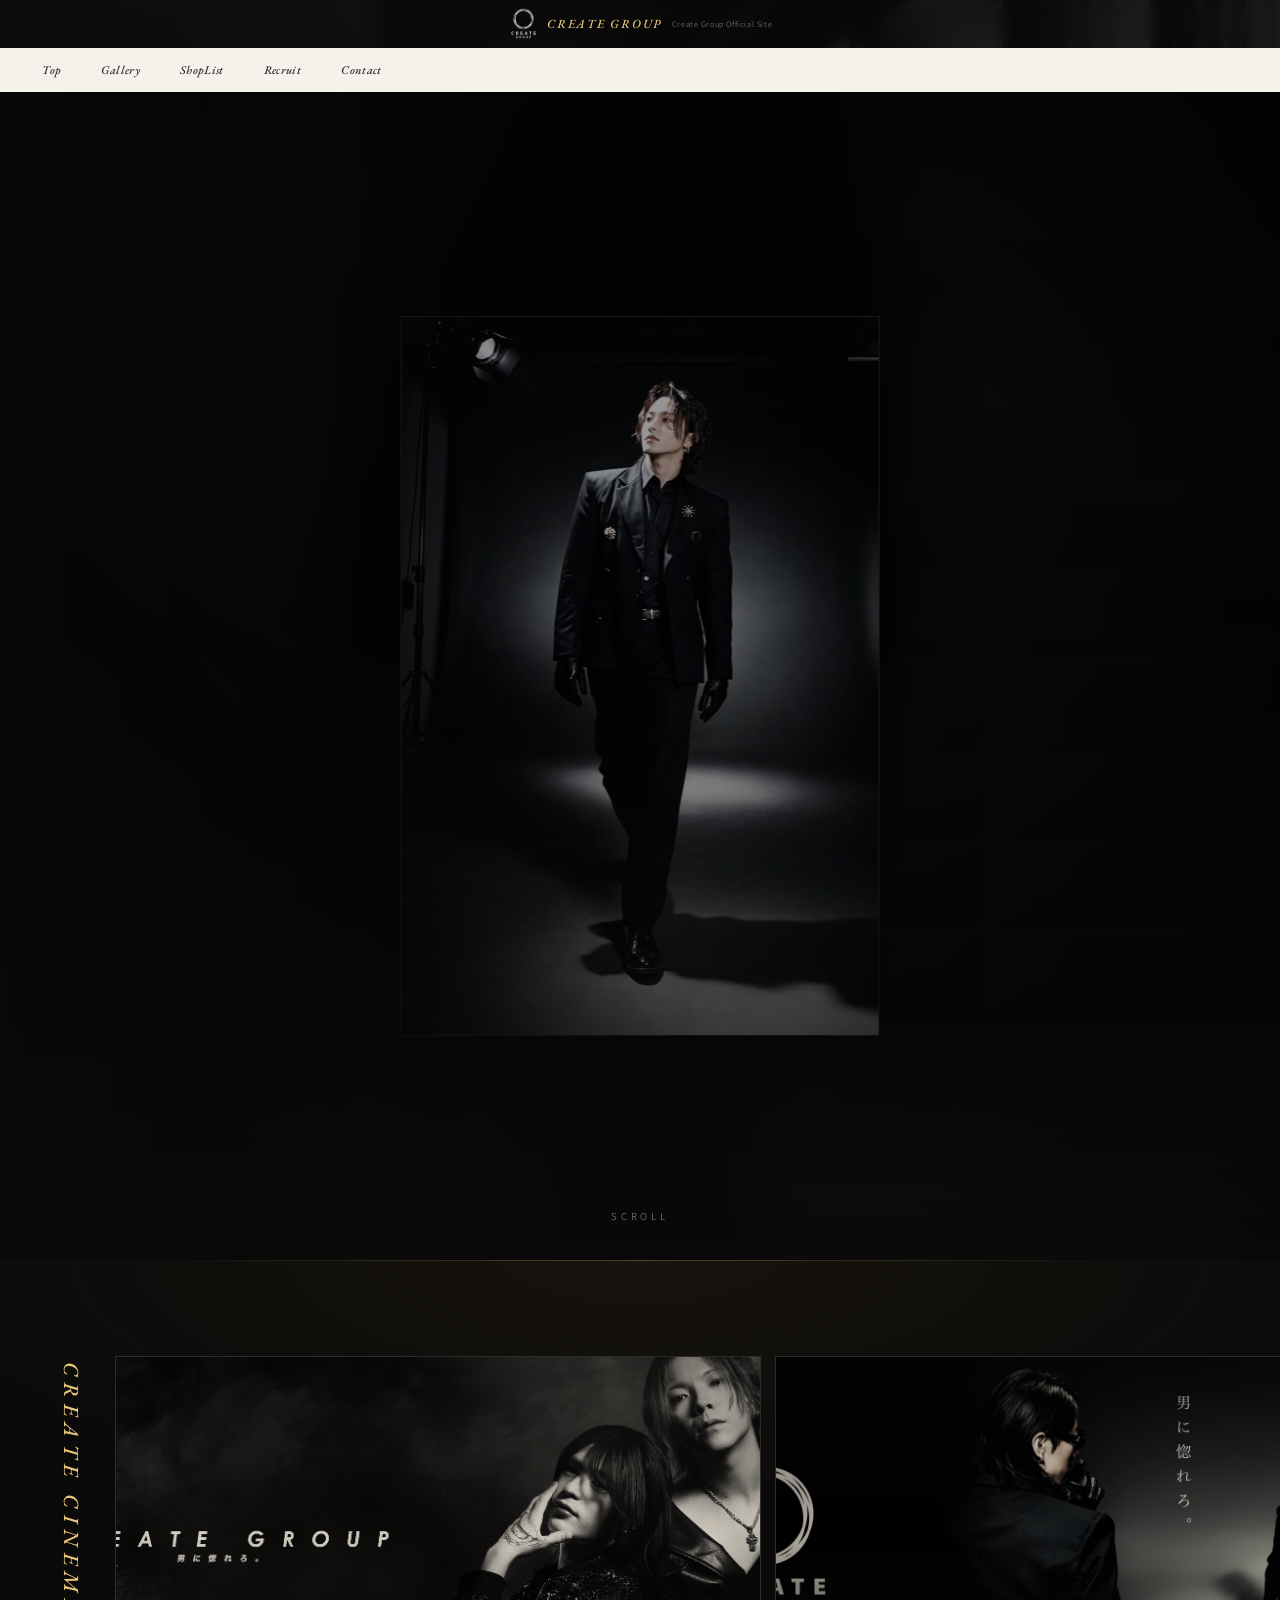
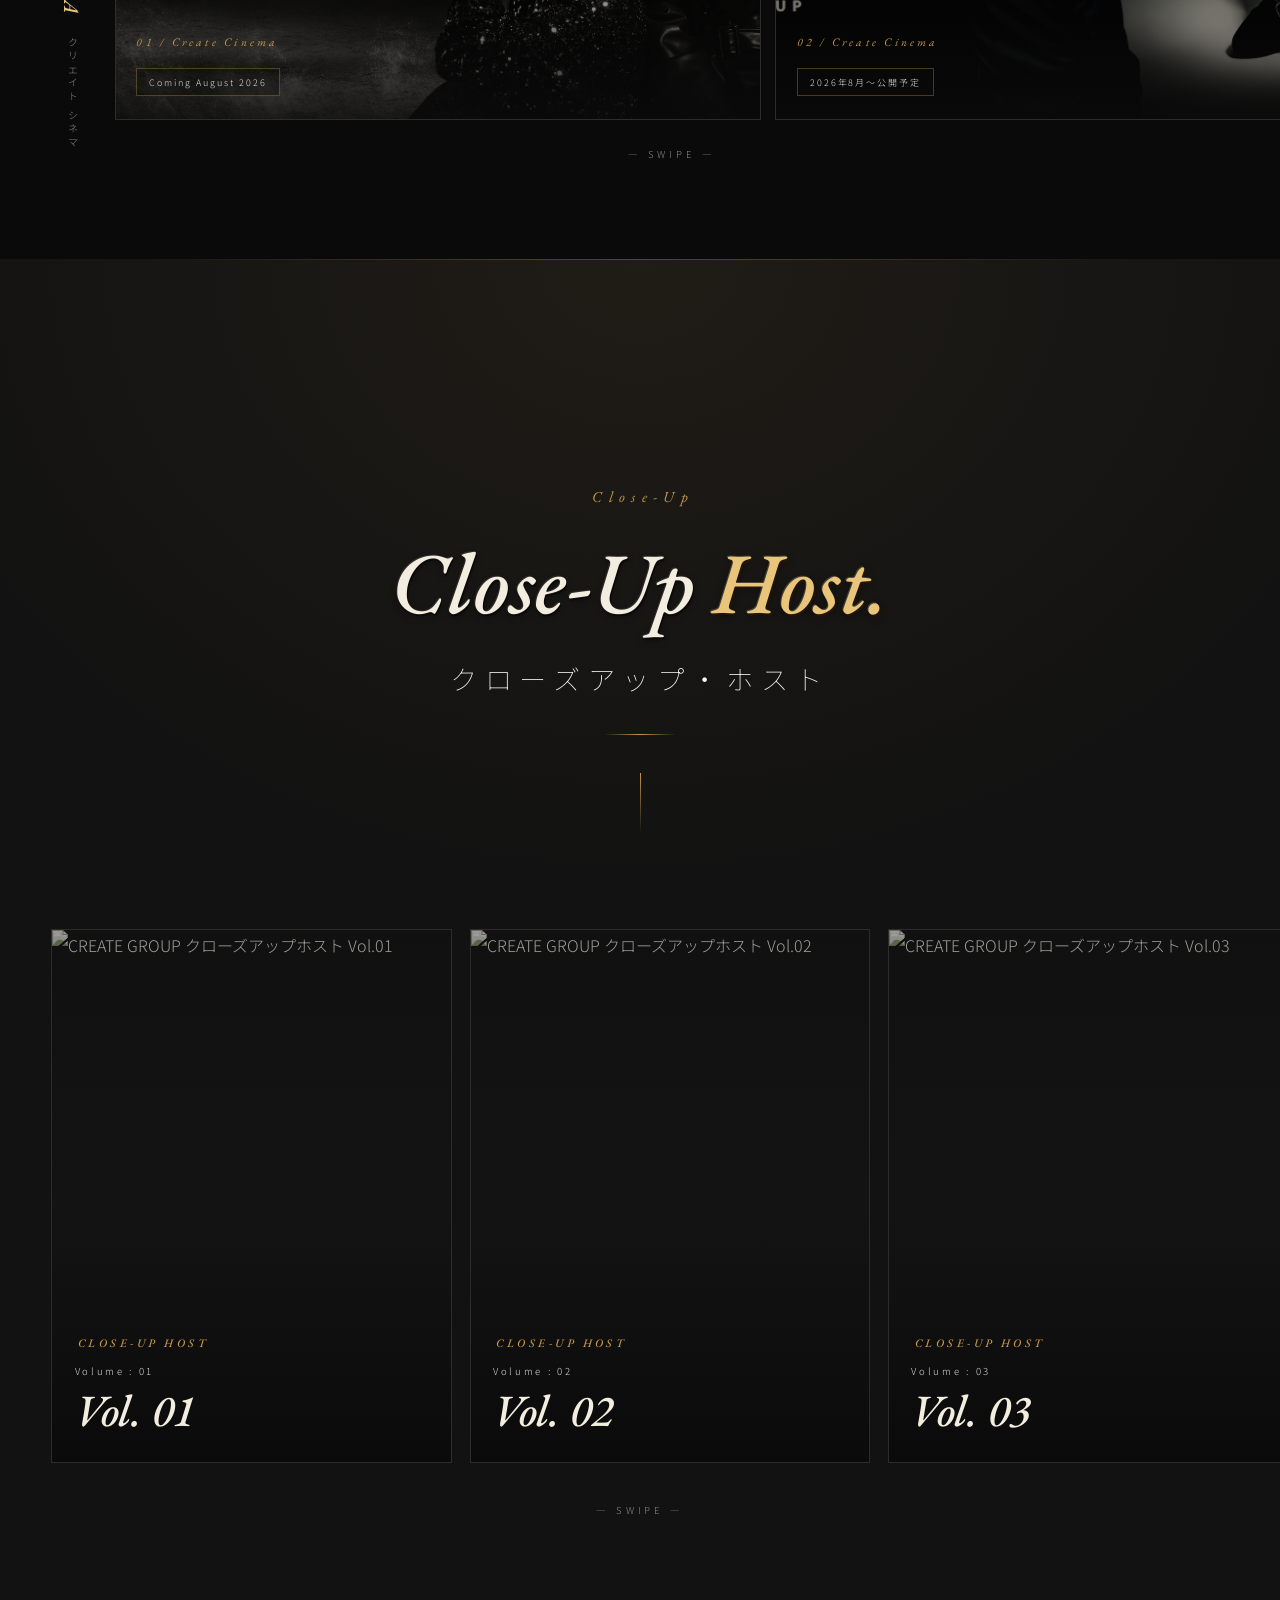
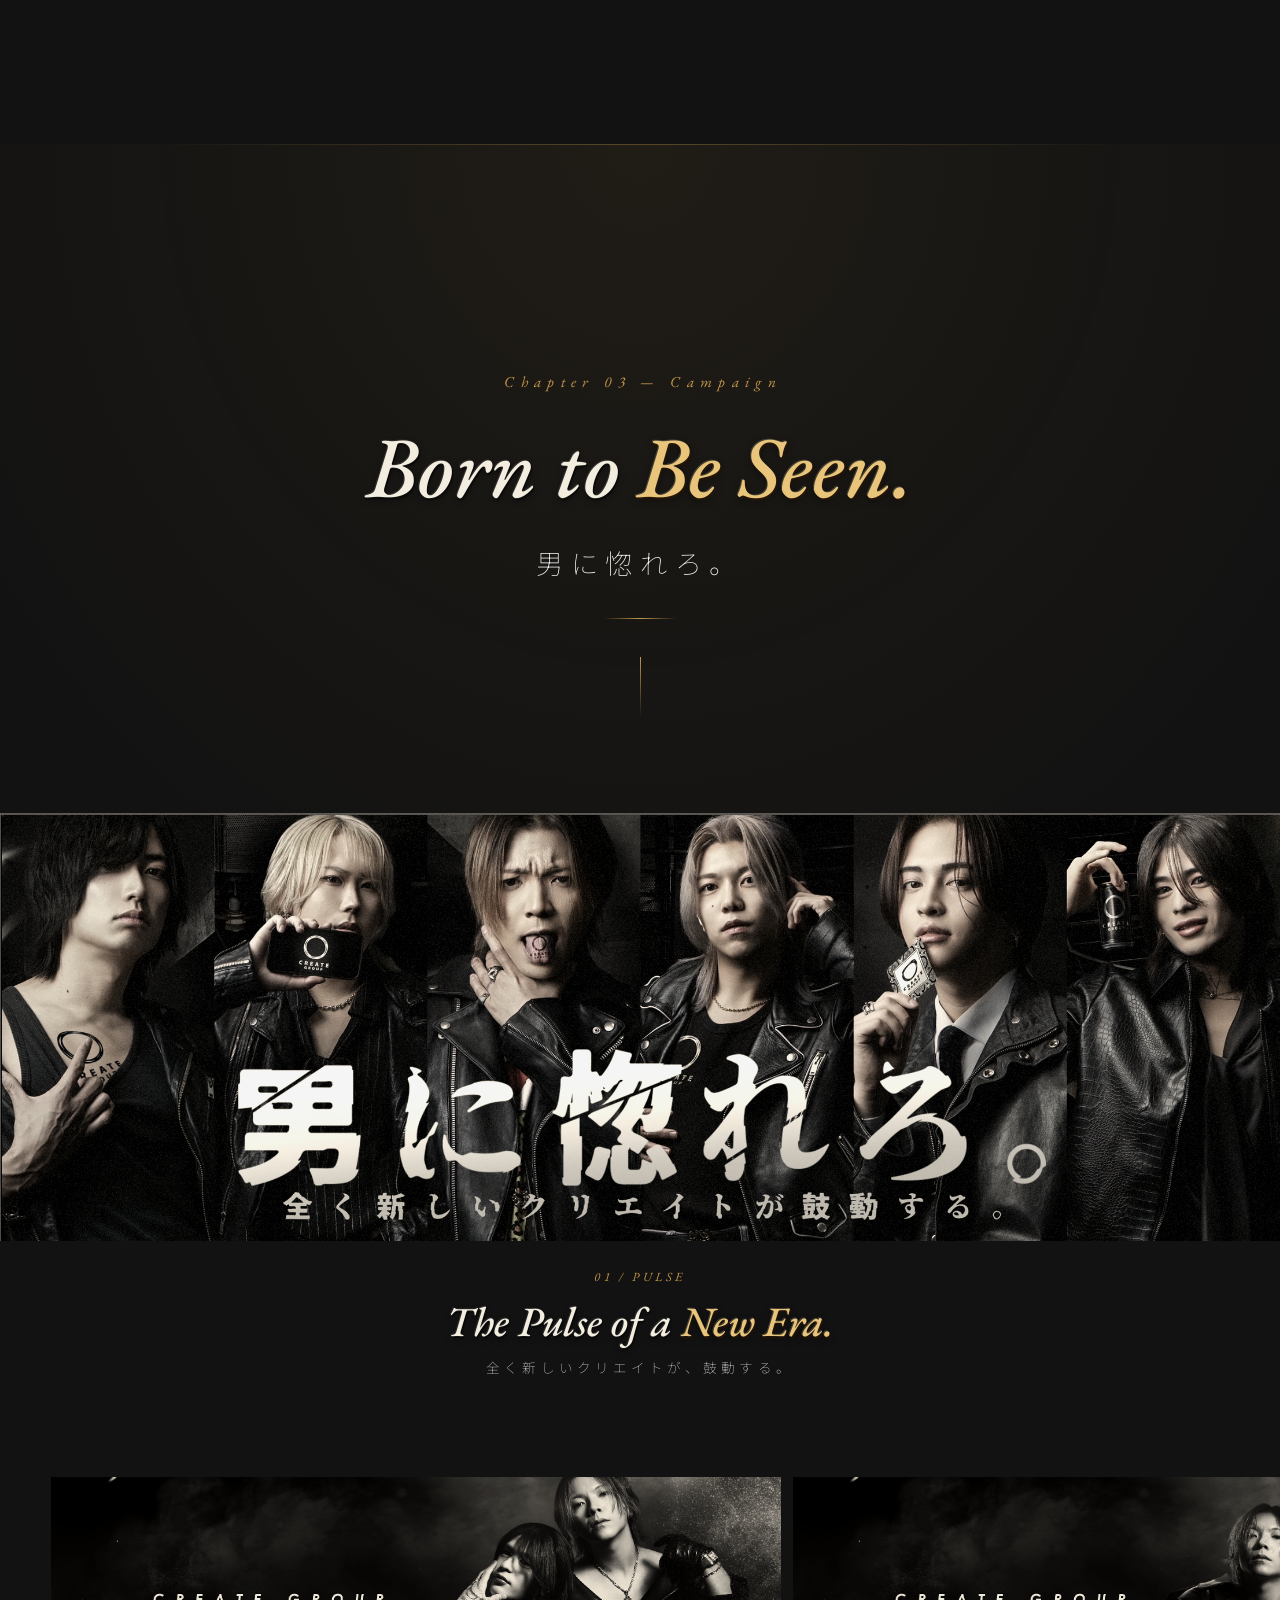
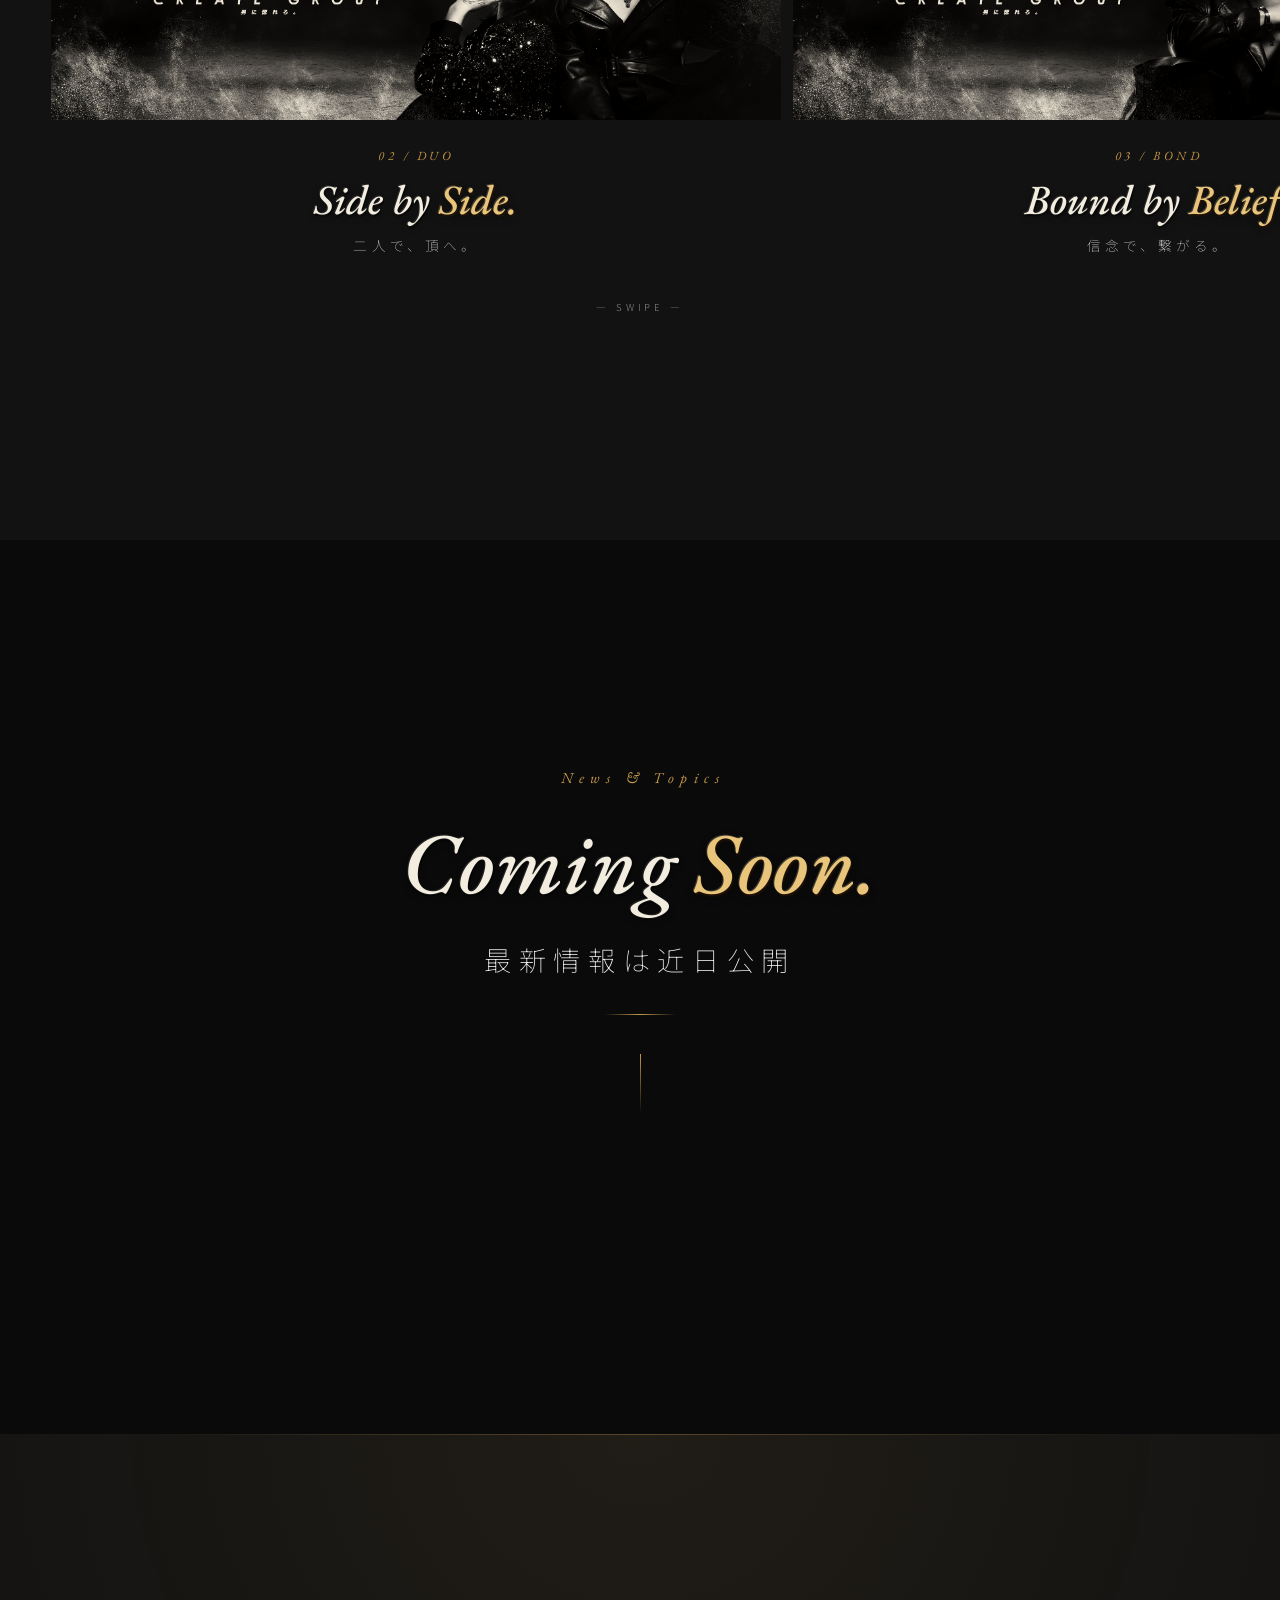
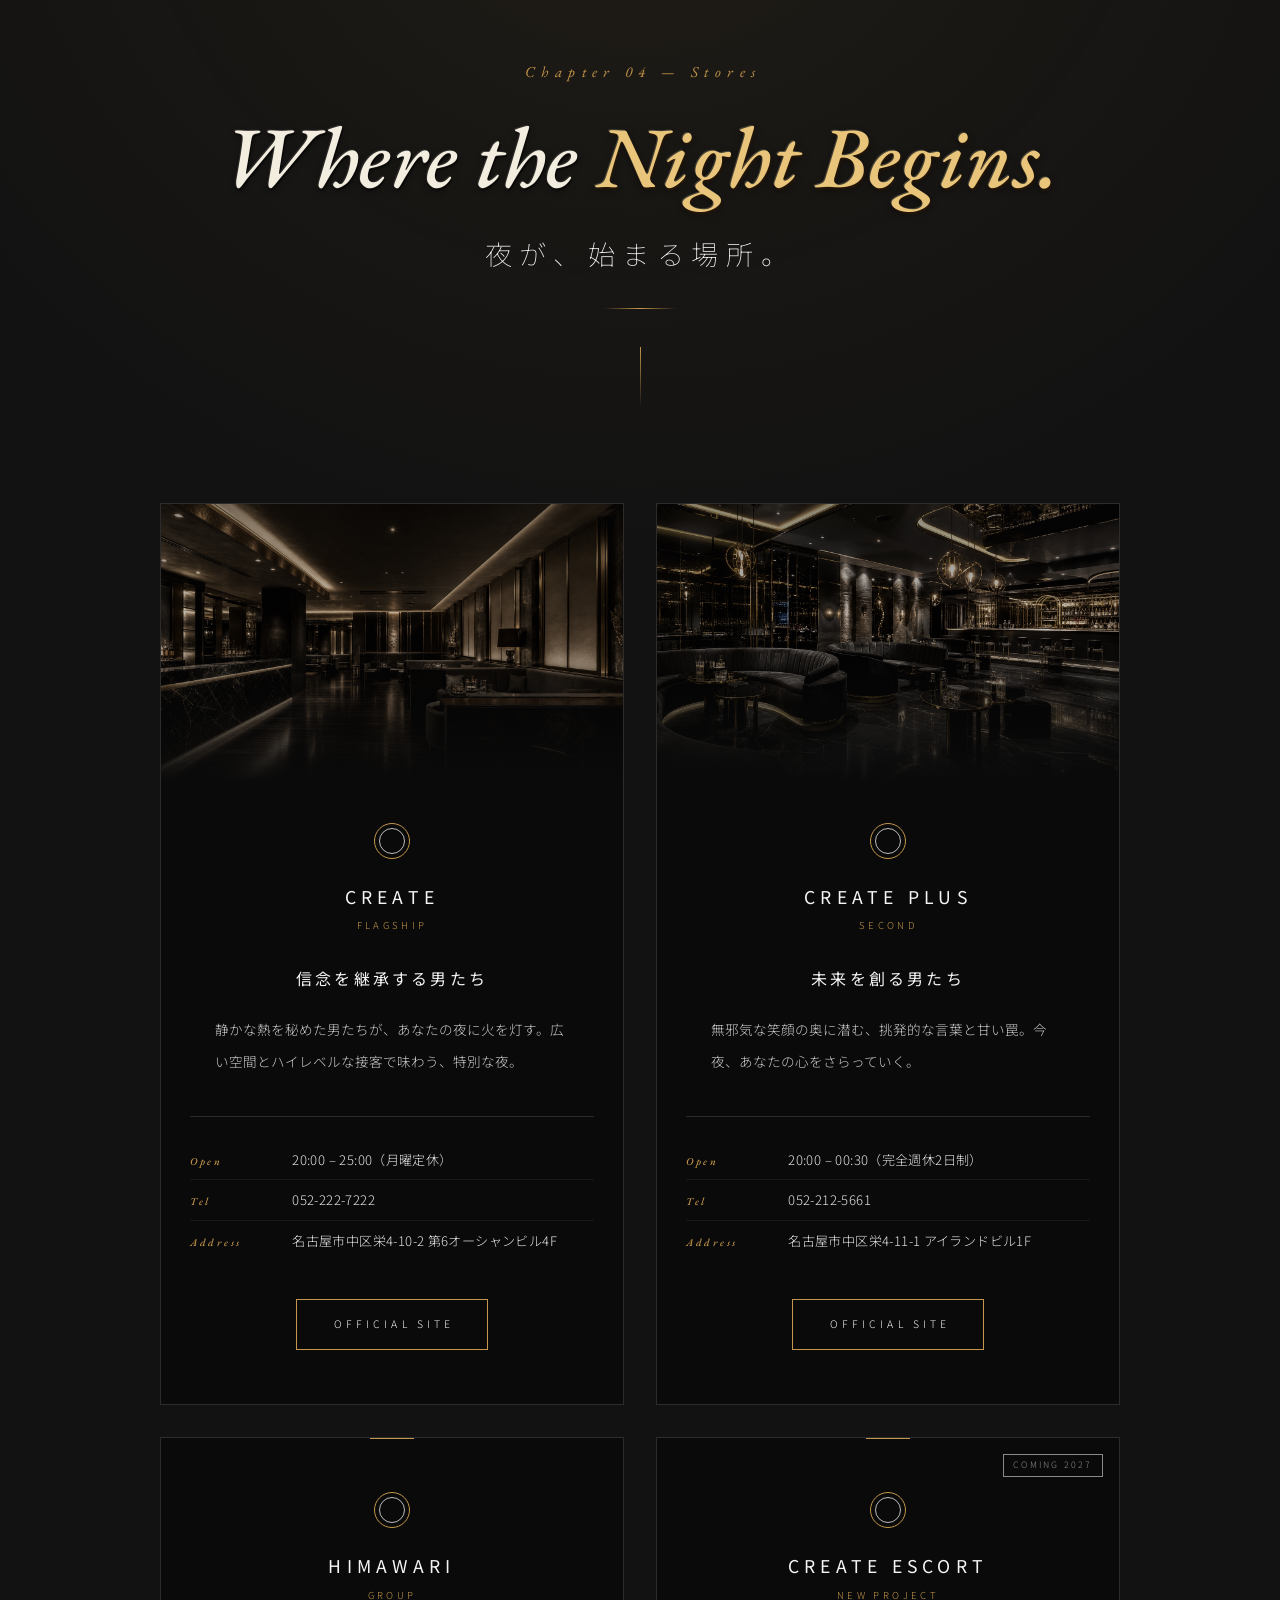
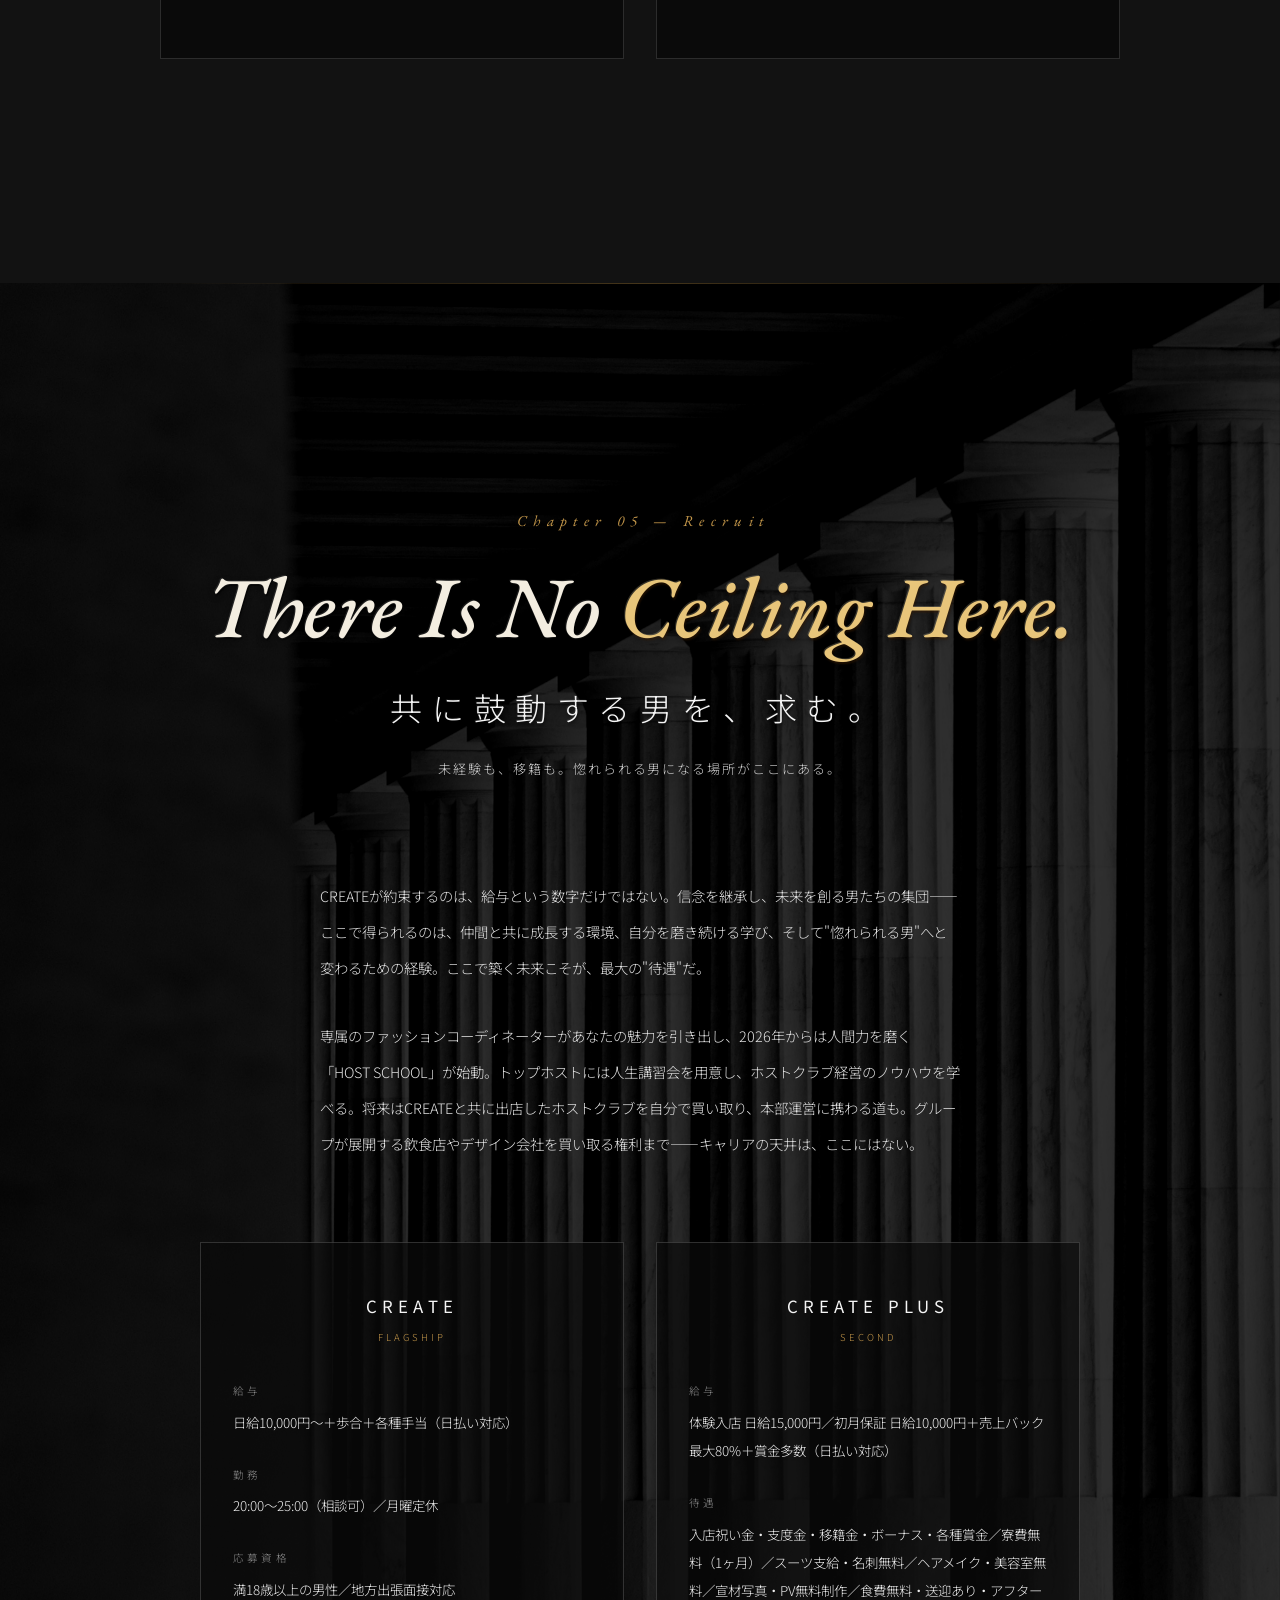
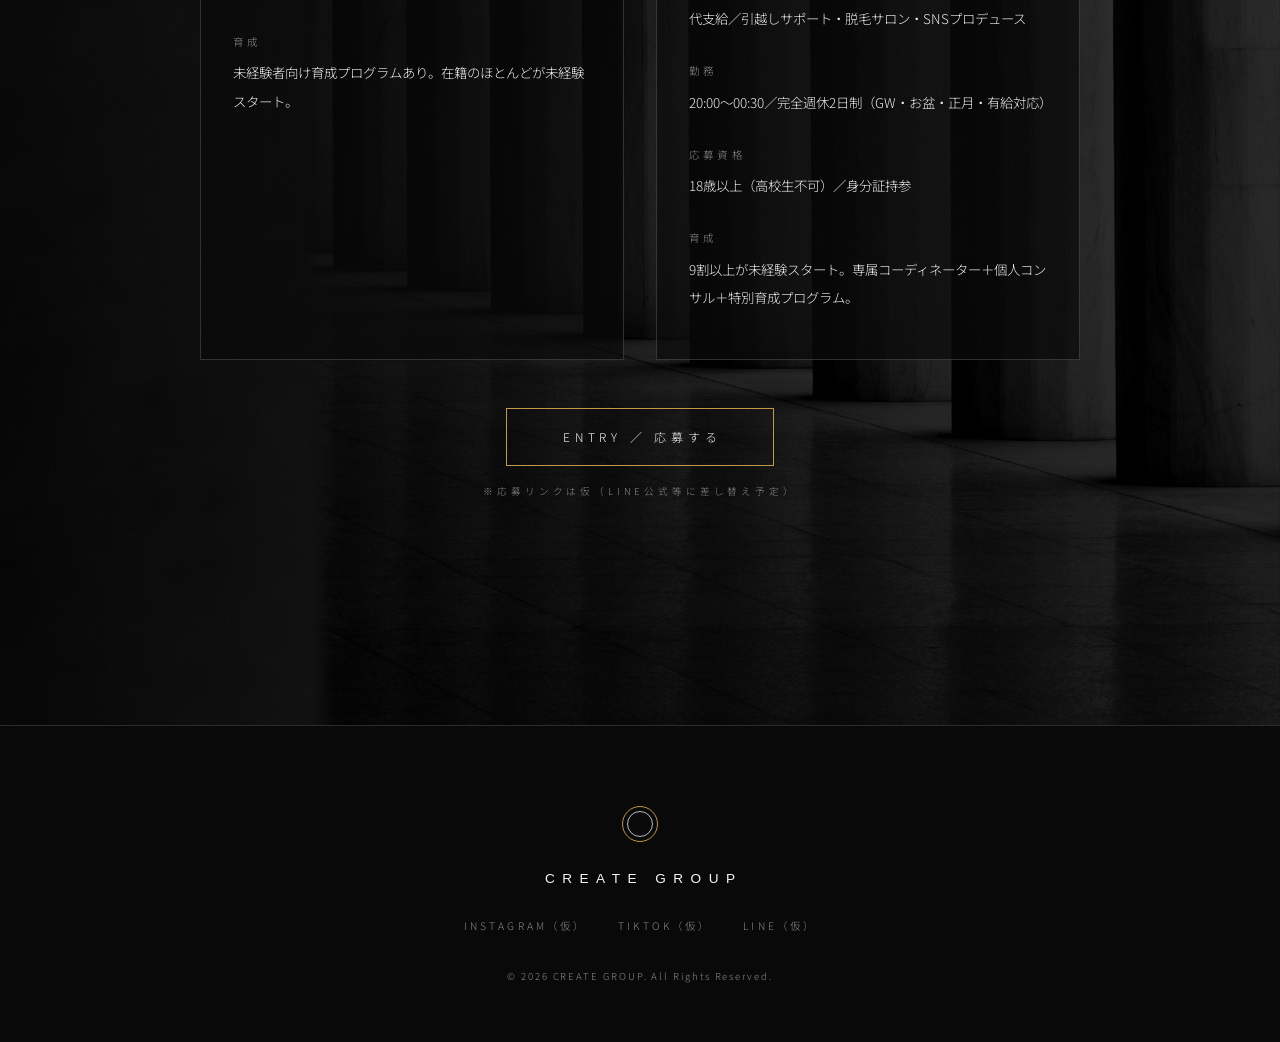
==== commit 37553de7: "LP更新：TOPページ再構成（Gallery/ShopList埋め込み、CREATE CINEMA・Close-Up Host配置） スマホ確認用の中間デプロイ" ====
--- a/index.html
+++ b/index.html
@@ -23,15 +23,14 @@
   </button>
   <nav class="site-nav">
     <a href="index.html"><span class="nav-en">Top</span><span class="nav-ja">トップ</span></a>
-    <a href="gallery.html"><span class="nav-en">Gallery</span><span class="nav-ja">ギャラリー</span></a>
-    <a href="shoplist.html"><span class="nav-en">ShopList</span><span class="nav-ja">店舗一覧</span></a>
+    <a href="index.html#gallery"><span class="nav-en">Gallery</span><span class="nav-ja">ギャラリー</span></a>
+    <a href="index.html#stores"><span class="nav-en">ShopList</span><span class="nav-ja">店舗一覧</span></a>
     <a href="recruit.html"><span class="nav-en">Recruit</span><span class="nav-ja">採用情報</span></a>
     <a href="#contact"><span class="nav-en">Contact</span><span class="nav-ja">お問い合わせ</span></a>
-    <a href="index.html#guest">お客様相談窓口</a>
   </nav>
 </header>
 
-<!-- ===== 1. HERO ===== -->
+<!-- ===== HERO ===== -->
 <header class="hero">
   <video autoplay muted loop playsinline poster="LP_素材/S__45940769_0.jpg">
     <source src="LP_素材/vision_hero_loop.webm" type="video/webm">
@@ -41,39 +40,39 @@
   <div class="scroll-cue"><span class="arrow"></span>SCROLL</div>
 </header>
 
-<!-- ===== TRUCK CINEMA（ヒーロー直下・横スライドバナー）=====
+<!-- ===== CREATE CINEMA（旧TRUCK CINEMA・ヒーロー直下・横スライドバナー）=====
      ※プレースホルダー：中身は暫定で既存の横長素材を流用。
        2026年8月以降、実際のトラックシネマ素材（横長画像・動画）に差し替えること。 -->
 <section class="truckcinema" id="truckcinema">
   <div class="tc-layout">
     <div class="tc-label" aria-hidden="true">
-      <span class="tc-label-en">TRUCK CINEMA</span>
-      <span class="tc-label-jp">トラックシネマ</span>
+      <span class="tc-label-en">CREATE CINEMA</span>
+      <span class="tc-label-jp">クリエイト シネマ</span>
     </div>
     <div class="tc-slider-wrap reveal">
       <div class="tc-slider">
         <!-- ▼暫定素材（トラックシネマ制作前）。2026-08〜実素材へ差し替え -->
         <figure class="tc-slide">
-          <img src="LP_素材/S__45940767_0.jpg" alt="トラックシネマ（2026年8月〜公開予定）" loading="lazy">
+          <img src="LP_素材/S__45940767_0.jpg" alt="CREATE CINEMA（2026年8月〜公開予定）" loading="lazy">
           <div class="tc-grad"></div>
           <figcaption class="tc-cap">
-            <p class="tc-idx">01 / Truck Cinema</p>
+            <p class="tc-idx">01 / Create Cinema</p>
             <p class="tc-soon">Coming August 2026</p>
           </figcaption>
         </figure>
         <figure class="tc-slide">
-          <img src="LP_素材/S__45940770_0.jpg" alt="トラックシネマ（2026年8月〜公開予定）" loading="lazy">
+          <img src="LP_素材/S__45940770_0.jpg" alt="CREATE CINEMA（2026年8月〜公開予定）" loading="lazy">
           <div class="tc-grad"></div>
           <figcaption class="tc-cap">
-            <p class="tc-idx">02 / Truck Cinema</p>
+            <p class="tc-idx">02 / Create Cinema</p>
             <p class="tc-soon">2026年8月〜公開予定</p>
           </figcaption>
         </figure>
         <figure class="tc-slide">
-          <img src="LP_素材/S__45940771_0.jpg" alt="トラックシネマ（2026年8月〜公開予定）" loading="lazy">
+          <img src="LP_素材/S__45940771_0.jpg" alt="CREATE CINEMA（2026年8月〜公開予定）" loading="lazy">
           <div class="tc-grad"></div>
           <figcaption class="tc-cap">
-            <p class="tc-idx">03 / Truck Cinema</p>
+            <p class="tc-idx">03 / Create Cinema</p>
             <p class="tc-soon">Coming August 2026</p>
           </figcaption>
         </figure>
@@ -83,17 +82,60 @@
   </div>
 </section>
 
-<!-- ===== NEWS & TOPICS ===== -->
-<section class="news" id="news">
+<!-- ===== CLOSE-UP HOST ===== -->
+<section class="closeup" id="closeup">
   <div class="inner chapter reveal">
-    <span class="chapter-no">News &amp; Topics</span>
-    <p class="chapter-en">Coming <em>Soon.</em></p>
-    <h2 class="sec-title">最新情報は近日公開</h2>
+    <span class="chapter-no">Close-Up</span>
+    <p class="chapter-en">Close-Up <em>Host.</em></p>
+    <h2 class="sec-title">クローズアップ・ホスト</h2>
     <span class="chapter-line"></span>
   </div>
-</section>
-
-<!-- ===== 4. GALLERY ===== -->
+
+  <div class="closeup-wrap reveal">
+    <div class="closeup-grid">
+      <!-- ▼プレースホルダー：実在ホスト名は未確定のため号数のみ。写真・氏名が届き次第差し替え -->
+      <figure class="cu-card">
+        <img src="LP_素材/5F8A1502 のコピー_0.jpg" alt="CREATE GROUP クローズアップホスト Vol.01" loading="lazy">
+        <div class="cu-grad"></div>
+        <figcaption class="cu-cap">
+          <p class="cu-label">CLOSE-UP HOST</p>
+          <p class="cu-vol">Volume : 01</p>
+          <p class="cu-sign">Vol. 01</p>
+        </figcaption>
+      </figure>
+      <figure class="cu-card">
+        <img src="LP_素材/5F8A1524 のコピー_0.jpg" alt="CREATE GROUP クローズアップホスト Vol.02" loading="lazy">
+        <div class="cu-grad"></div>
+        <figcaption class="cu-cap">
+          <p class="cu-label">CLOSE-UP HOST</p>
+          <p class="cu-vol">Volume : 02</p>
+          <p class="cu-sign">Vol. 02</p>
+        </figcaption>
+      </figure>
+      <figure class="cu-card">
+        <img src="LP_素材/5F8A1566 のコピー_0.jpg" alt="CREATE GROUP クローズアップホスト Vol.03" loading="lazy">
+        <div class="cu-grad"></div>
+        <figcaption class="cu-cap">
+          <p class="cu-label">CLOSE-UP HOST</p>
+          <p class="cu-vol">Volume : 03</p>
+          <p class="cu-sign">Vol. 03</p>
+        </figcaption>
+      </figure>
+      <figure class="cu-card">
+        <img src="LP_素材/5F8A1576 のコピー_0.jpg" alt="CREATE GROUP クローズアップホスト Vol.04" loading="lazy">
+        <div class="cu-grad"></div>
+        <figcaption class="cu-cap">
+          <p class="cu-label">CLOSE-UP HOST</p>
+          <p class="cu-vol">Volume : 04</p>
+          <p class="cu-sign">Vol. 04</p>
+        </figcaption>
+      </figure>
+    </div>
+    <p class="swipe-hint">— SWIPE —</p>
+  </div>
+</section>
+
+<!-- ===== GALLERY ===== -->
 <section class="gallery" id="gallery">
   <div class="inner chapter reveal">
     <span class="chapter-no">Chapter 03 — Campaign</span>
@@ -154,98 +196,60 @@
   </div>
 </section>
 
-<!-- ===== 5. RIDE ===== -->
-<section class="ride">
+<!-- ===== NEWS & TOPICS ===== -->
+<section class="news" id="news">
   <div class="inner chapter reveal">
-    <span class="chapter-no">Chapter 04 — Motion</span>
-    <p class="chapter-en">The Pulse <em>Never Stops.</em></p>
-    <h2 class="sec-title">走り出した鼓動は、止まらない。</h2>
+    <span class="chapter-no">News &amp; Topics</span>
+    <p class="chapter-en">Coming <em>Soon.</em></p>
+    <h2 class="sec-title">最新情報は近日公開</h2>
     <span class="chapter-line"></span>
   </div>
-
-  <figure class="plate reveal">
-    <video autoplay muted loop playsinline>
-      <source src="LP_素材/804936764.694984.mp4" type="video/mp4">
-    </video>
-    <div class="plate-grad"></div>
-    <figcaption class="plate-cap">
-      <p class="idx">00 / DRIVE</p>
-      <p class="en">In Constant <em>Motion.</em></p>
-      <p class="jp">止まることを、知らない。</p>
-    </figcaption>
-  </figure>
-
-  <figure class="plate reveal">
-    <img data-parallax="0.1" src="LP_素材/ai_generated/ride_mask_motorcycle.png" alt="仮面をつけバイクにまたがる男">
-    <div class="plate-grad"></div>
-    <figcaption class="plate-cap">
-      <p class="idx">— / MASK</p>
-      <p class="en">Behind the <em>Mask.</em></p>
-      <p class="jp">素顔は、見せない。</p>
-    </figcaption>
-  </figure>
-
-  <div class="slider-wrap reveal">
-    <div class="slider">
-      <figure class="slide">
-        <img src="LP_素材/5F8A1472-復元_0.jpg" alt="ポートレート" loading="lazy">
-        <div class="plate-grad"></div>
-        <figcaption class="plate-cap"><p class="idx">01 / DRIVE</p><p class="en">Never Look <em>Back.</em></p><p class="jp">振り返らない。</p></figcaption>
-      </figure>
-      <figure class="slide">
-        <img src="LP_素材/5F8A1492 のコピー_0.jpg" alt="ポートレート" loading="lazy">
-        <div class="plate-grad"></div>
-        <figcaption class="plate-cap"><p class="idx">02 / EDGE</p><p class="en">On the <em>Edge.</em></p><p class="jp">刃の上を、行く。</p></figcaption>
-      </figure>
-      <figure class="slide">
-        <img src="LP_素材/5F8A1510 のコピー_0.jpg" alt="ポートレート" loading="lazy">
-        <div class="plate-grad"></div>
-        <figcaption class="plate-cap"><p class="idx">03 / FORWARD</p><p class="en">Always <em>Forward.</em></p><p class="jp">前だけを、見て。</p></figcaption>
-      </figure>
-      <figure class="slide">
-        <img src="LP_素材/5F8A1532 のコピー_0.jpg" alt="ポートレート" loading="lazy">
-        <div class="plate-grad"></div>
-        <figcaption class="plate-cap"><p class="idx">04 / RISE</p><p class="en">Rise and <em>Rise.</em></p><p class="jp">昇り続ける。</p></figcaption>
-      </figure>
-      <figure class="slide">
-        <img src="LP_素材/5F8A1549 のコピー_0.jpg" alt="ポートレート" loading="lazy">
-        <div class="plate-grad"></div>
-        <figcaption class="plate-cap"><p class="idx">05 / GAZE</p><p class="en">Eyes on the <em>Top.</em></p><p class="jp">視線は、頂へ。</p></figcaption>
-      </figure>
-      <figure class="slide">
-        <img src="LP_素材/5F8A1573 のコピー_0.jpg" alt="ポートレート" loading="lazy">
-        <div class="plate-grad"></div>
-        <figcaption class="plate-cap"><p class="idx">06 / SOUL</p><p class="en">Heart in <em>Motion.</em></p><p class="jp">鼓動の、まま。</p></figcaption>
-      </figure>
-    </div>
-    <p class="swipe-hint">— SWIPE —</p>
-  </div>
-</section>
-
-<!-- ===== 6. STORES ===== -->
+</section>
+
+<!-- ===== SHOPLIST ===== -->
 <section class="stores" id="stores">
   <div class="inner">
     <div class="chapter reveal">
-      <span class="chapter-no">Chapter 05 — Stores</span>
+      <span class="chapter-no">Chapter 04 — Stores</span>
       <p class="chapter-en">Where the <em>Night Begins.</em></p>
       <h2 class="sec-title">夜が、始まる場所。</h2>
       <span class="chapter-line"></span>
     </div>
     <div class="store-cards reveal">
-      <div class="store-card">
+      <div class="store-card store-card--rich">
+        <!-- ▼プレースホルダー：実店舗の内観写真が未入手のためAI生成のムード画像を使用。撮影後に店内写真へ差し替え -->
+        <div class="store-photo">
+          <img src="LP_素材/ai_generated/store_create_interior.png" alt="CREATE 店舗イメージ" loading="lazy">
+          <div class="store-photo-grad"></div>
+        </div>
         <div class="emblem small"></div>
         <h3>CREATE</h3>
         <p class="store-tag">FLAGSHIP</p>
         <p class="store-catch">信念を継承する男たち</p>
         <p class="store-copy">静かな熱を秘めた男たちが、あなたの夜に火を灯す。広い空間とハイレベルな接客で味わう、特別な夜。</p>
+        <dl class="store-info">
+          <div><dt>Open</dt><dd>20:00 – 25:00（月曜定休）</dd></div>
+          <div><dt>Tel</dt><dd><a href="tel:0522227222">052-222-7222</a></dd></div>
+          <div><dt>Address</dt><dd>名古屋市中区栄4-10-2 第6オーシャンビル4F</dd></div>
+        </dl>
         <a class="btn btn--sm" href="https://www.host2.jp/shop/create/" target="_blank" rel="noopener">Official Site</a>
       </div>
-      <div class="store-card">
+      <div class="store-card store-card--rich">
+        <!-- ▼プレースホルダー：実店舗の内観写真が未入手のためAI生成のムード画像を使用。撮影後に店内写真へ差し替え -->
+        <div class="store-photo">
+          <img src="LP_素材/ai_generated/store_createplus_interior.png" alt="CREATE PLUS 店舗イメージ" loading="lazy">
+          <div class="store-photo-grad"></div>
+        </div>
         <div class="emblem small"></div>
         <h3>CREATE PLUS</h3>
         <p class="store-tag">SECOND</p>
         <p class="store-catch">未来を創る男たち</p>
         <p class="store-copy">無邪気な笑顔の奥に潜む、挑発的な言葉と甘い罠。今夜、あなたの心をさらっていく。</p>
+        <dl class="store-info">
+          <div><dt>Open</dt><dd>20:00 – 00:30（完全週休2日制）</dd></div>
+          <div><dt>Tel</dt><dd><a href="tel:0522125661">052-212-5661</a></dd></div>
+          <div><dt>Address</dt><dd>名古屋市中区栄4-11-1 アイランドビル1F</dd></div>
+        </dl>
         <a class="btn btn--sm" href="https://www.host2.jp/shop/createplus/" target="_blank" rel="noopener">Official Site</a>
       </div>
       <div class="store-card">
@@ -263,12 +267,12 @@
   </div>
 </section>
 
-<!-- ===== 7. RECRUIT ===== -->
+<!-- ===== RECRUIT ===== -->
 <section class="recruit" id="recruit">
   <div class="recruit-bg" data-parallax="0.1"></div>
   <div class="inner">
     <div class="chapter reveal">
-      <span class="chapter-no">Chapter 06 — Recruit</span>
+      <span class="chapter-no">Chapter 05 — Recruit</span>
       <p class="chapter-en">There Is No <em>Ceiling Here.</em></p>
       <p class="recruit-copy">共に鼓動する男を、求む。</p>
       <p class="recruit-sub">未経験も、移籍も。惚れられる男になる場所がここにある。</p>
@@ -316,56 +320,7 @@
   </div>
 </section>
 
-<!-- ===== 8. GUEST ===== -->
-<section class="guest" id="guest">
-  <div class="guest-bg" aria-hidden="true"></div>
-  <div class="inner">
-    <div class="chapter reveal">
-      <span class="chapter-no">Chapter 07 — For Guests</span>
-      <p class="chapter-en">Two Doors, <em>One Night.</em></p>
-      <h2 class="sec-title">惚れに、来ませんか。</h2>
-      <span class="chapter-line"></span>
-    </div>
-  </div>
-  <figure class="plate reveal" style="margin:0 0 4.5rem;">
-    <img data-parallax="0.1" src="LP_素材/ai_generated/guest_suit_woman.png" alt="黒いスーツに身を包んだ女性">
-    <div class="plate-grad"></div>
-    <figcaption class="plate-cap">
-      <p class="idx">— / GUEST</p>
-      <p class="en">Come, Be <em>Adored.</em></p>
-      <p class="jp">惚れに、来ませんか。</p>
-    </figcaption>
-  </figure>
-  <div class="inner">
-    <div class="reveal">
-      <p class="guest-copy">初めての夜も、いつもの夜も。<br>CREATEとCREATE Plus、二つの扉があなたを待っている。<br>営業時間・料金システム・初回のご案内は、各店舗の公式サイトへ。</p>
-      <div class="guest-links">
-        <a class="btn btn--sm" href="https://www.host2.jp/shop/create/" target="_blank" rel="noopener">CREATE</a>
-        <a class="btn btn--sm" href="https://www.host2.jp/shop/createplus/" target="_blank" rel="noopener">CREATE PLUS</a>
-      </div>
-      <div class="cta-row">
-        <a class="btn" href="#" onclick="return false;">Reserve ／ 予約する</a>
-      </div>
-      <p class="swipe-hint" style="margin-top:1rem;">※予約リンクは仮（LINE公式等に差し替え予定）</p>
-    </div>
-  </div>
-</section>
-
-<!-- ===== PHILOSOPHY（旧philosophy.htmlより凝縮移植・フッター直前の締め）===== -->
-<section class="statement philosophy-outro" id="philosophy-outro">
-  <div class="inner">
-    <div class="chapter reveal">
-      <div class="emblem"></div>
-      <span class="chapter-no">Philosophy — 理念</span>
-    </div>
-    <p class="statement-en reveal">When a Man Changes,<br>the <em>Future</em> Changes.</p>
-    <h2 class="sec-title kinetic">人が変われば、未来は変わる。</h2>
-    <div class="gold-rule reveal"></div>
-    <p class="statement-tagline kinetic">信念は、継承される。</p>
-  </div>
-</section>
-
-<!-- ===== 9. FOOTER ===== -->
+<!-- ===== FOOTER ===== -->
 <footer id="contact">
   <div class="emblem small"></div>
   <p class="logotype">Create Group</p>
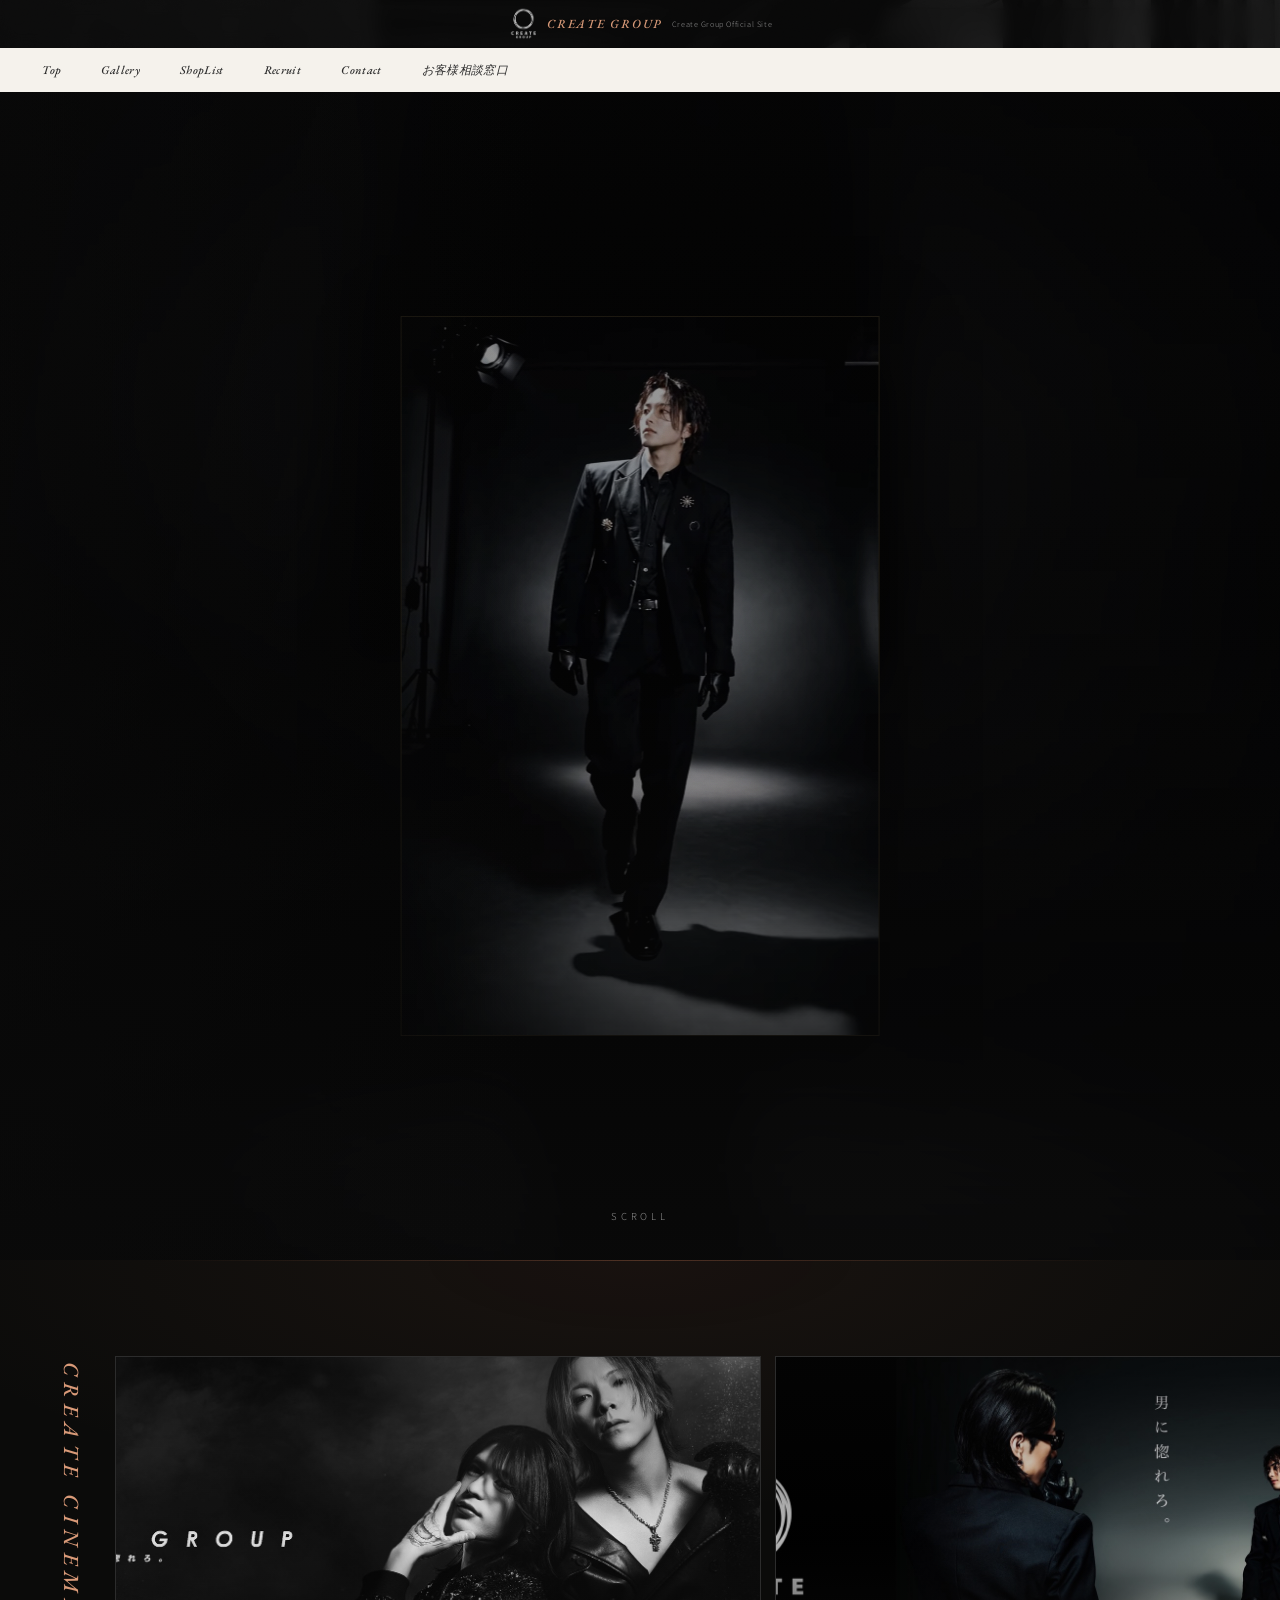
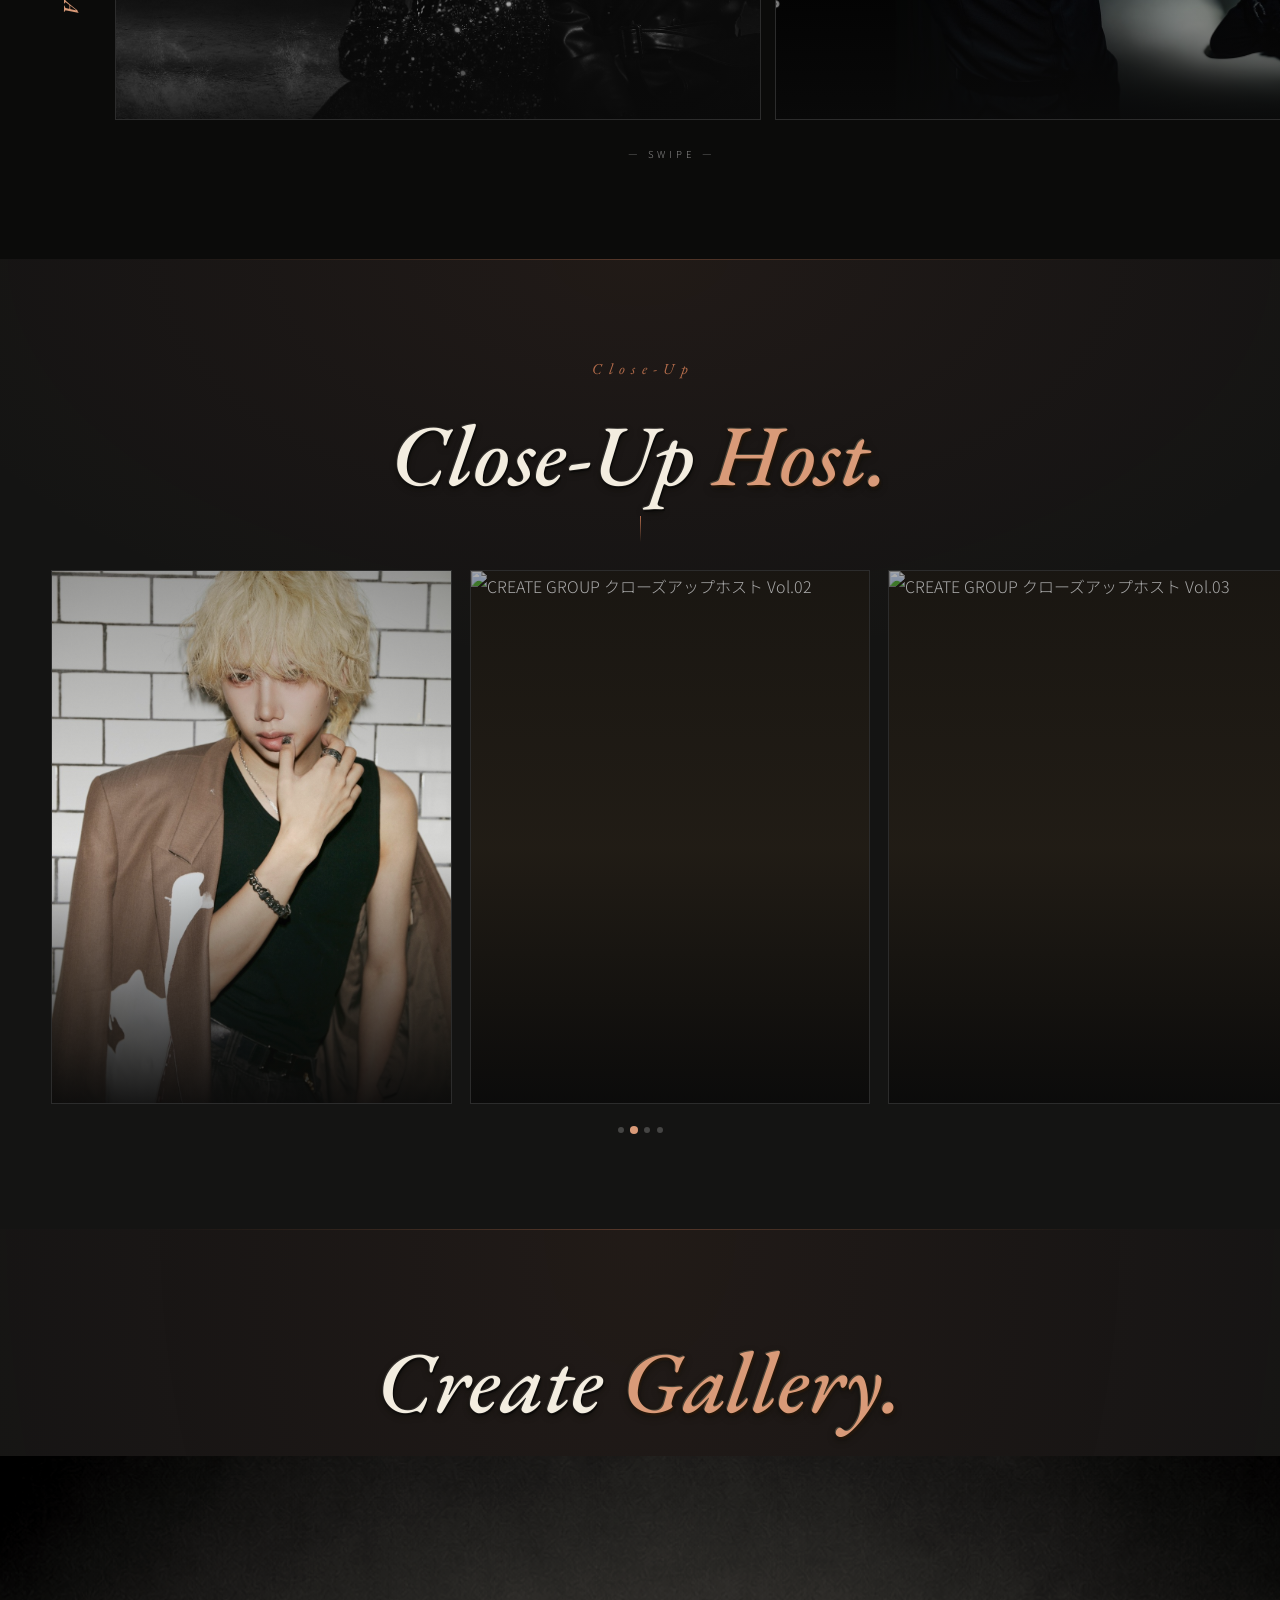
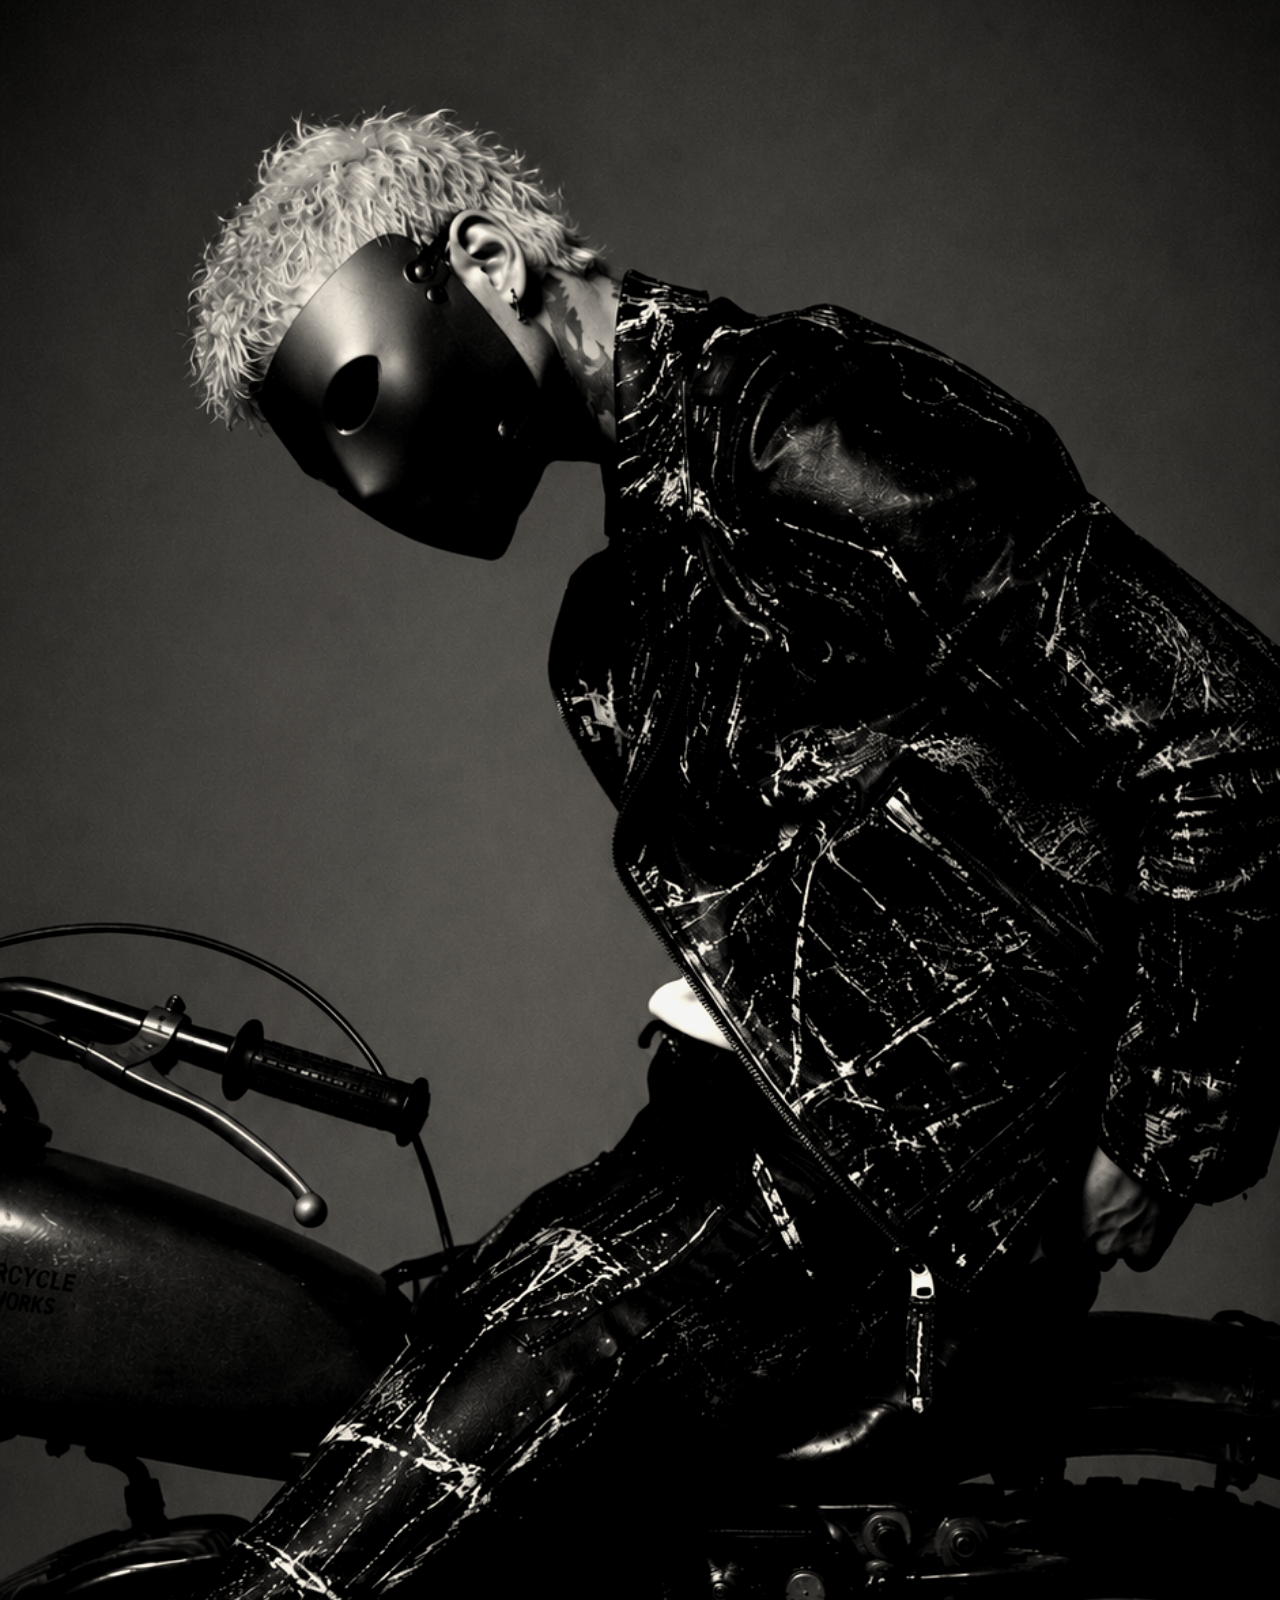
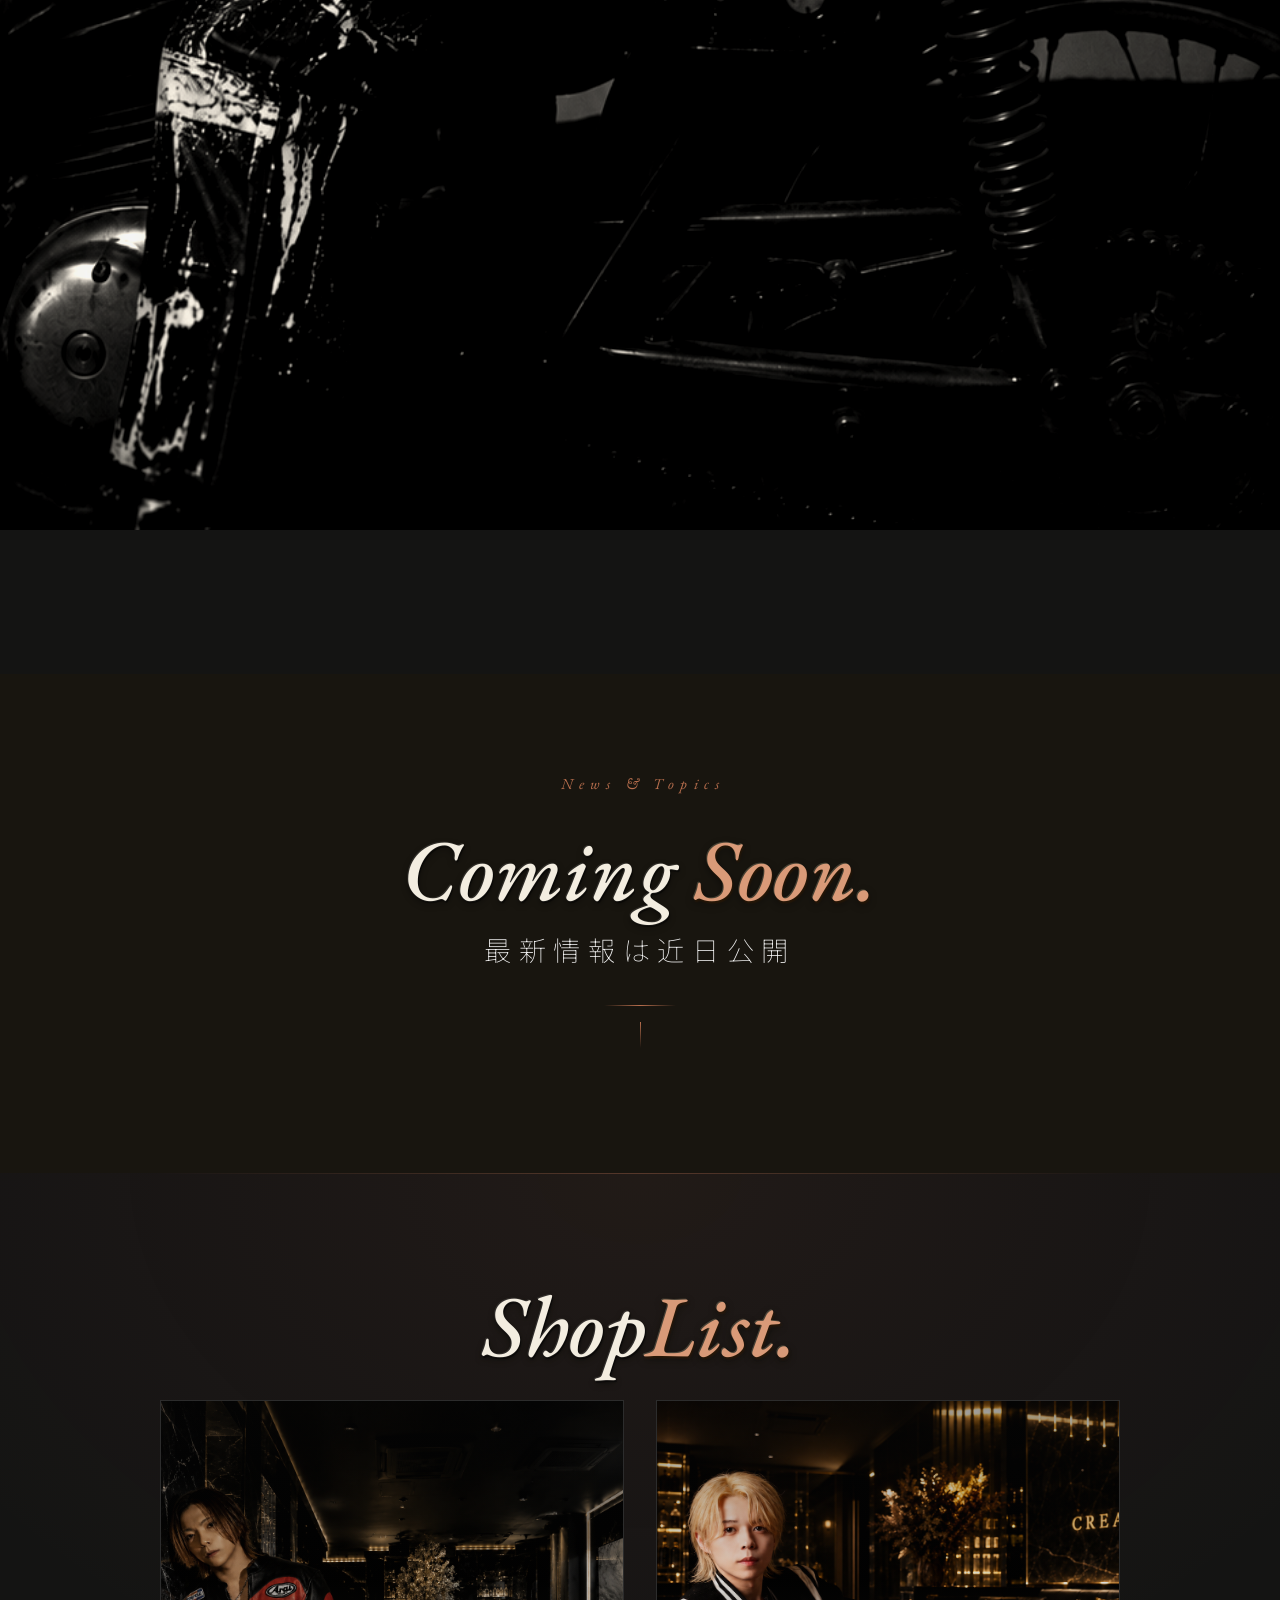
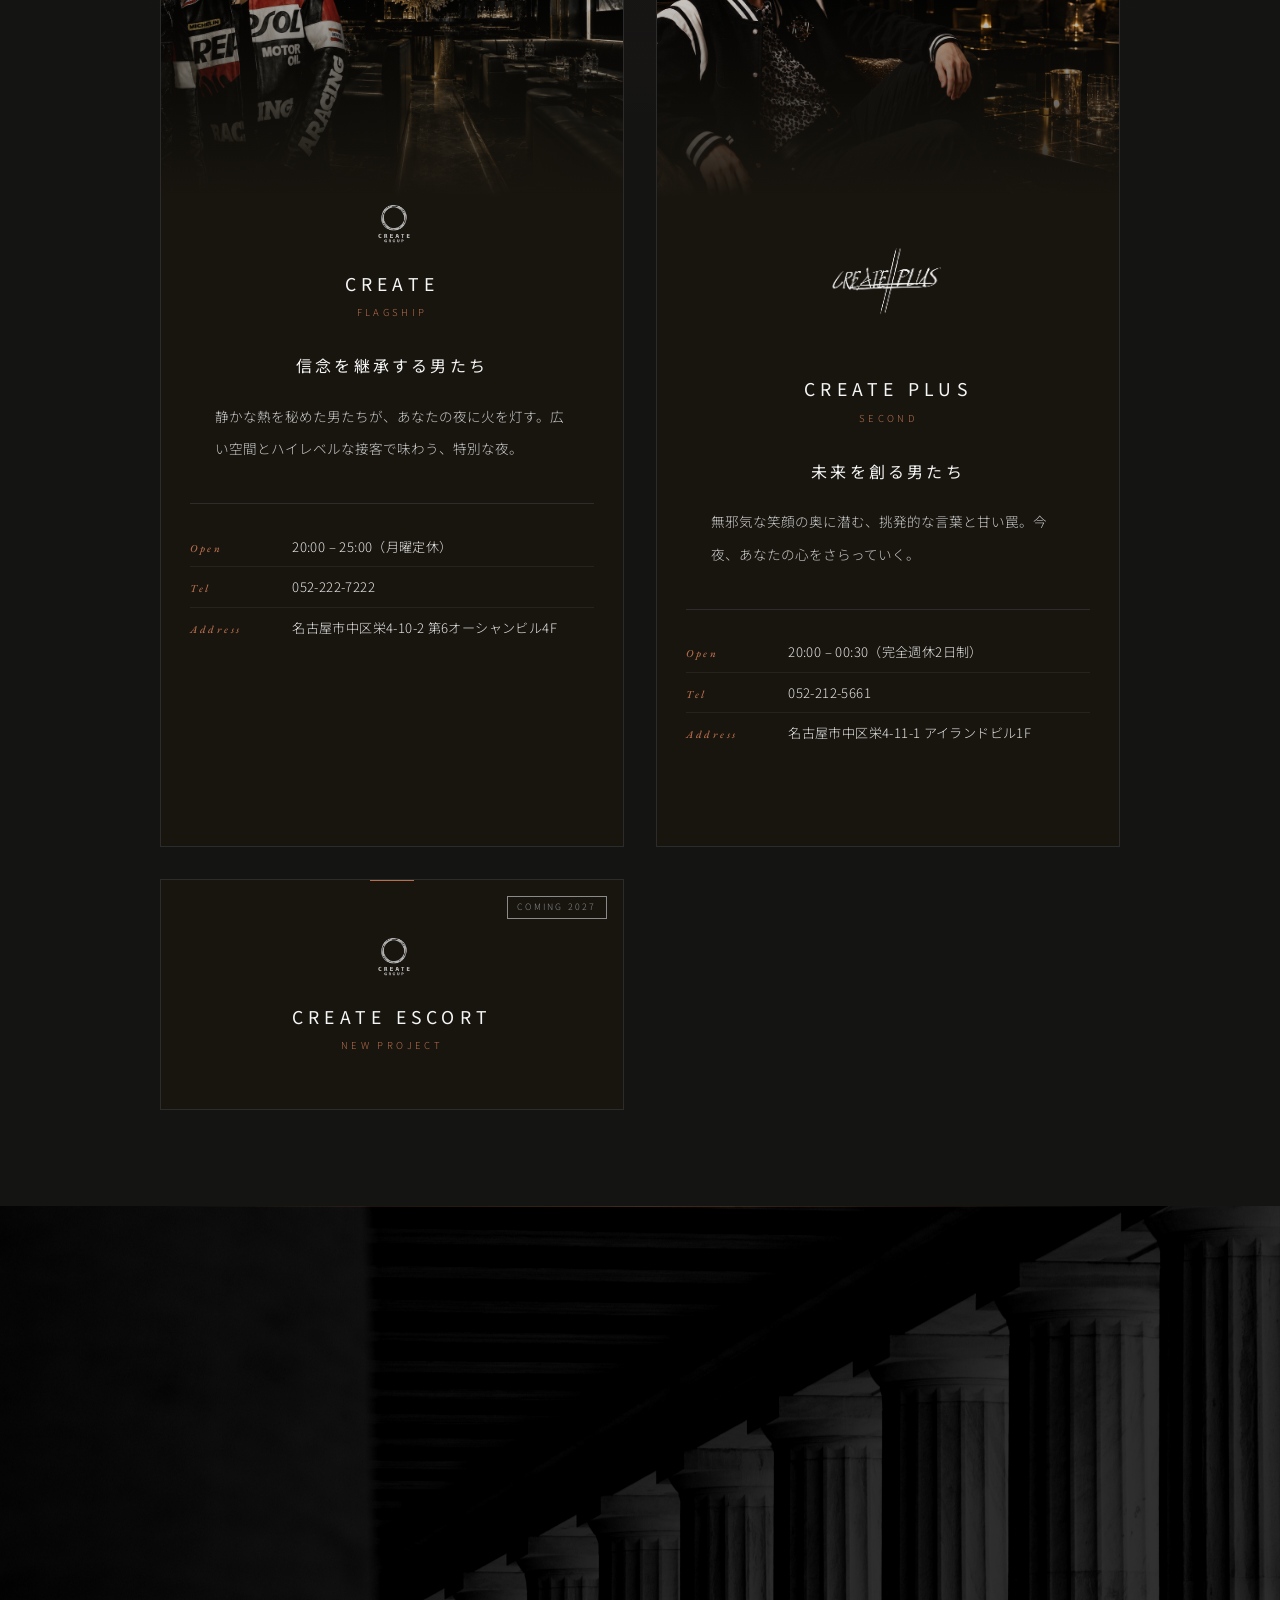
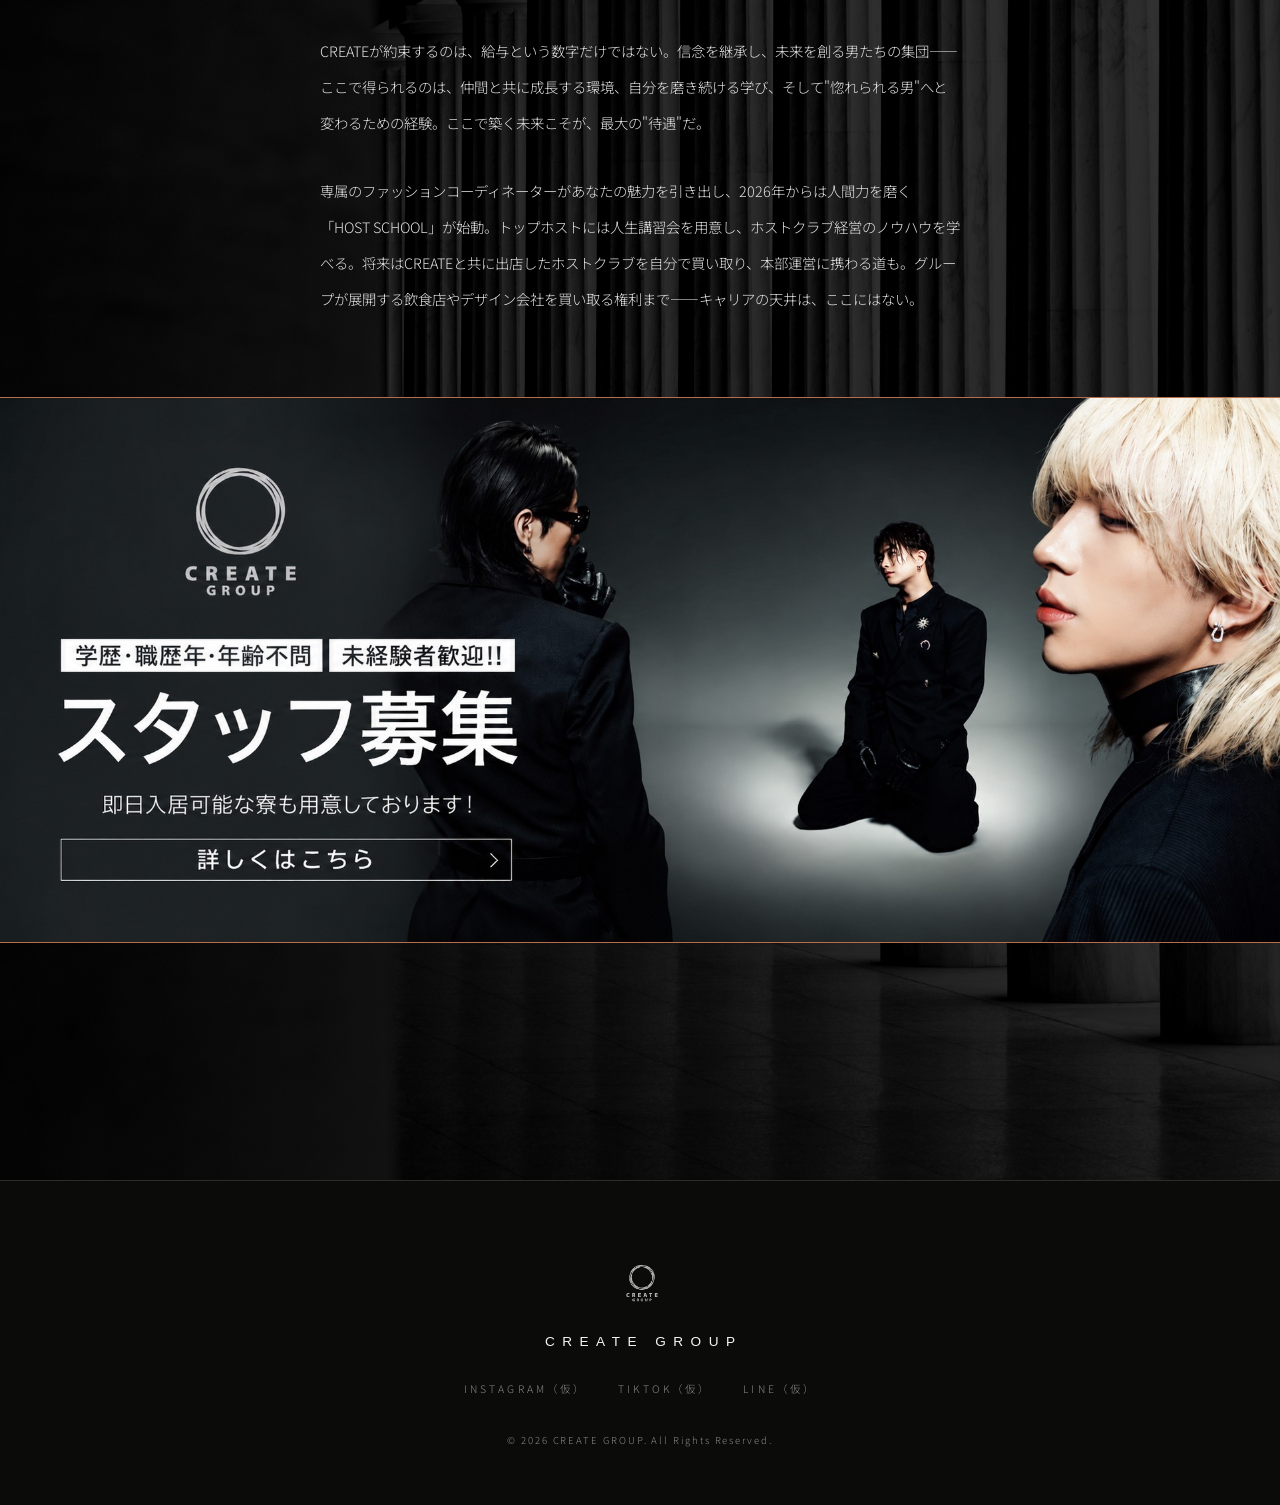
==== commit bf2c70b5: "AI検索対策(schema.org/JobPosting/robots.txt/sitemap)・ShopList写真拡大・Recruitコピー拡充・実写ポートレート反映を含む最新状態を同期" ====
--- a/index.html
+++ b/index.html
@@ -3,11 +3,76 @@
 <head>
 <meta charset="UTF-8">
 <meta name="viewport" content="width=device-width, initial-scale=1.0">
+<script>if('scrollRestoration' in history){history.scrollRestoration='manual';}</script>
 <title>CREATE GROUP — 男に惚れろ。</title>
 <link rel="preconnect" href="https://fonts.googleapis.com">
 <link rel="preconnect" href="https://fonts.gstatic.com" crossorigin>
 <link href="https://fonts.googleapis.com/css2?family=EB+Garamond:ital,wght@0,400;0,500;1,400;1,500&family=Noto+Sans+JP:wght@100;300;400&display=swap" rel="stylesheet">
-<link rel="stylesheet" href="assets/style.css">
+<link rel="stylesheet" href="assets/style.css?v=5">
+<script type="application/ld+json">
+{
+  "@context": "https://schema.org",
+  "@type": "Organization",
+  "name": "CREATE GROUP",
+  "url": "https://mahiro-jpn.github.io/create-group-lp/",
+  "logo": "https://mahiro-jpn.github.io/create-group-lp/LP_素材/logo_create_group.png",
+  "sameAs": [],
+  "subOrganization": [
+    {"@type": "NightClub", "name": "CREATE"},
+    {"@type": "NightClub", "name": "CREATE PLUS"}
+  ]
+}
+</script>
+<script type="application/ld+json">
+{
+  "@context": "https://schema.org",
+  "@type": "NightClub",
+  "name": "CREATE",
+  "url": "https://mahiro-jpn.github.io/create-group-lp/shoplist.html",
+  "telephone": "052-222-7222",
+  "address": {
+    "@type": "PostalAddress",
+    "streetAddress": "栄4-10-2 第6オーシャンビル4F",
+    "addressLocality": "名古屋市中区",
+    "addressRegion": "愛知県",
+    "addressCountry": "JP"
+  },
+  "openingHoursSpecification": [
+    {
+      "@type": "OpeningHoursSpecification",
+      "dayOfWeek": ["Tuesday","Wednesday","Thursday","Friday","Saturday","Sunday"],
+      "opens": "20:00",
+      "closes": "25:00"
+    }
+  ],
+  "parentOrganization": {"@type": "Organization", "name": "CREATE GROUP"}
+}
+</script>
+<script type="application/ld+json">
+{
+  "@context": "https://schema.org",
+  "@type": "NightClub",
+  "name": "CREATE PLUS",
+  "url": "https://mahiro-jpn.github.io/create-group-lp/shoplist.html",
+  "telephone": "052-212-5661",
+  "address": {
+    "@type": "PostalAddress",
+    "streetAddress": "栄4-11-1 アイランドビル1F",
+    "addressLocality": "名古屋市中区",
+    "addressRegion": "愛知県",
+    "addressCountry": "JP"
+  },
+  "openingHoursSpecification": [
+    {
+      "@type": "OpeningHoursSpecification",
+      "dayOfWeek": ["Tuesday","Wednesday","Thursday","Friday","Saturday","Sunday"],
+      "opens": "20:00",
+      "closes": "24:30"
+    }
+  ],
+  "parentOrganization": {"@type": "Organization", "name": "CREATE GROUP"}
+}
+</script>
 </head>
 <body>
 <div class="world-bg" aria-hidden="true"></div>
@@ -23,10 +88,11 @@
   </button>
   <nav class="site-nav">
     <a href="index.html"><span class="nav-en">Top</span><span class="nav-ja">トップ</span></a>
-    <a href="index.html#gallery"><span class="nav-en">Gallery</span><span class="nav-ja">ギャラリー</span></a>
+    <a href="gallery.html"><span class="nav-en">Gallery</span><span class="nav-ja">ギャラリー</span></a>
     <a href="index.html#stores"><span class="nav-en">ShopList</span><span class="nav-ja">店舗一覧</span></a>
     <a href="recruit.html"><span class="nav-en">Recruit</span><span class="nav-ja">採用情報</span></a>
     <a href="#contact"><span class="nav-en">Contact</span><span class="nav-ja">お問い合わせ</span></a>
+    <a href="#" onclick="return false;">お客様相談窓口</a>
   </nav>
 </header>
 
@@ -47,7 +113,6 @@
   <div class="tc-layout">
     <div class="tc-label" aria-hidden="true">
       <span class="tc-label-en">CREATE CINEMA</span>
-      <span class="tc-label-jp">クリエイト シネマ</span>
     </div>
     <div class="tc-slider-wrap reveal">
       <div class="tc-slider">
@@ -55,26 +120,14 @@
         <figure class="tc-slide">
           <img src="LP_素材/S__45940767_0.jpg" alt="CREATE CINEMA（2026年8月〜公開予定）" loading="lazy">
           <div class="tc-grad"></div>
-          <figcaption class="tc-cap">
-            <p class="tc-idx">01 / Create Cinema</p>
-            <p class="tc-soon">Coming August 2026</p>
-          </figcaption>
         </figure>
         <figure class="tc-slide">
           <img src="LP_素材/S__45940770_0.jpg" alt="CREATE CINEMA（2026年8月〜公開予定）" loading="lazy">
           <div class="tc-grad"></div>
-          <figcaption class="tc-cap">
-            <p class="tc-idx">02 / Create Cinema</p>
-            <p class="tc-soon">2026年8月〜公開予定</p>
-          </figcaption>
         </figure>
         <figure class="tc-slide">
           <img src="LP_素材/S__45940771_0.jpg" alt="CREATE CINEMA（2026年8月〜公開予定）" loading="lazy">
           <div class="tc-grad"></div>
-          <figcaption class="tc-cap">
-            <p class="tc-idx">03 / Create Cinema</p>
-            <p class="tc-soon">Coming August 2026</p>
-          </figcaption>
         </figure>
       </div>
       <p class="swipe-hint">— SWIPE —</p>
@@ -87,113 +140,43 @@
   <div class="inner chapter reveal">
     <span class="chapter-no">Close-Up</span>
     <p class="chapter-en">Close-Up <em>Host.</em></p>
-    <h2 class="sec-title">クローズアップ・ホスト</h2>
     <span class="chapter-line"></span>
   </div>
 
   <div class="closeup-wrap reveal">
-    <div class="closeup-grid">
-      <!-- ▼プレースホルダー：実在ホスト名は未確定のため号数のみ。写真・氏名が届き次第差し替え -->
-      <figure class="cu-card">
-        <img src="LP_素材/5F8A1502 のコピー_0.jpg" alt="CREATE GROUP クローズアップホスト Vol.01" loading="lazy">
-        <div class="cu-grad"></div>
-        <figcaption class="cu-cap">
-          <p class="cu-label">CLOSE-UP HOST</p>
-          <p class="cu-vol">Volume : 01</p>
-          <p class="cu-sign">Vol. 01</p>
-        </figcaption>
+    <div class="closeup-grid" data-carousel>
+      <!-- ▼Vol.01は実写ホスト写真に差し替え済み（2026-07-12）。Vol.02以降はプレースホルダーのまま：写真・氏名が届き次第差し替え -->
+      <figure class="cu-card">
+        <img src="LP_素材/host_portrait_01.jpg" alt="CREATE GROUP クローズアップホスト Vol.01" loading="lazy">
+        <div class="cu-grad"></div>
       </figure>
       <figure class="cu-card">
         <img src="LP_素材/5F8A1524 のコピー_0.jpg" alt="CREATE GROUP クローズアップホスト Vol.02" loading="lazy">
         <div class="cu-grad"></div>
-        <figcaption class="cu-cap">
-          <p class="cu-label">CLOSE-UP HOST</p>
-          <p class="cu-vol">Volume : 02</p>
-          <p class="cu-sign">Vol. 02</p>
-        </figcaption>
       </figure>
       <figure class="cu-card">
         <img src="LP_素材/5F8A1566 のコピー_0.jpg" alt="CREATE GROUP クローズアップホスト Vol.03" loading="lazy">
         <div class="cu-grad"></div>
-        <figcaption class="cu-cap">
-          <p class="cu-label">CLOSE-UP HOST</p>
-          <p class="cu-vol">Volume : 03</p>
-          <p class="cu-sign">Vol. 03</p>
-        </figcaption>
       </figure>
       <figure class="cu-card">
         <img src="LP_素材/5F8A1576 のコピー_0.jpg" alt="CREATE GROUP クローズアップホスト Vol.04" loading="lazy">
         <div class="cu-grad"></div>
-        <figcaption class="cu-cap">
-          <p class="cu-label">CLOSE-UP HOST</p>
-          <p class="cu-vol">Volume : 04</p>
-          <p class="cu-sign">Vol. 04</p>
-        </figcaption>
-      </figure>
-    </div>
-    <p class="swipe-hint">— SWIPE —</p>
-  </div>
-</section>
-
-<!-- ===== GALLERY ===== -->
+      </figure>
+    </div>
+  </div>
+</section>
+
+<!-- ===== GALLERY（TOPはティザーのみ。写真多数のため詳細はgallery.htmlへ誘導） ===== -->
 <section class="gallery" id="gallery">
-  <div class="inner chapter reveal">
-    <span class="chapter-no">Chapter 03 — Campaign</span>
-    <p class="chapter-en">Born to <em>Be Seen.</em></p>
-    <h2 class="sec-title">男に惚れろ。</h2>
-    <span class="chapter-line"></span>
-  </div>
-
-  <figure class="plate reveal">
-    <img src="LP_素材/S__45940766_0.jpg" alt="男に惚れろ。全く新しいクリエイトが鼓動する。" loading="lazy">
-    <div class="plate-grad"></div>
-    <figcaption class="plate-cap">
-      <p class="idx">01 / PULSE</p>
-      <p class="en">The Pulse of a <em>New Era.</em></p>
-      <p class="jp">全く新しいクリエイトが、鼓動する。</p>
-    </figcaption>
-  </figure>
-
-  <div class="slider-wrap reveal">
-    <div class="slider">
-      <figure class="slide">
-        <img src="LP_素材/S__45940767_0.jpg" alt="CREATE GROUP ポートレート" loading="lazy">
-        <div class="plate-grad"></div>
-        <figcaption class="plate-cap"><p class="idx">02 / DUO</p><p class="en">Side by <em>Side.</em></p><p class="jp">二人で、頂へ。</p></figcaption>
-      </figure>
-      <figure class="slide">
-        <img src="LP_素材/S__45940768_0.jpg" alt="CREATE GROUP ポートレート" loading="lazy">
-        <div class="plate-grad"></div>
-        <figcaption class="plate-cap"><p class="idx">03 / BOND</p><p class="en">Bound by <em>Belief.</em></p><p class="jp">信念で、繋がる。</p></figcaption>
-      </figure>
-      <figure class="slide">
-        <img src="LP_素材/S__45940769_0.jpg" alt="CREATE GROUP エンブレム" loading="lazy">
-        <div class="plate-grad"></div>
-        <figcaption class="plate-cap"><p class="idx">04 / EMBLEM</p><p class="en">The Mark of a <em>Man.</em></p><p class="jp">男の、証。</p></figcaption>
-      </figure>
-      <figure class="slide">
-        <img src="LP_素材/S__45940770_0.jpg" alt="CREATE GROUP 3人" loading="lazy">
-        <div class="plate-grad"></div>
-        <figcaption class="plate-cap"><p class="idx">05 / TRIO</p><p class="en">Three, as <em>One.</em></p><p class="jp">三人、ひとつの信念。</p></figcaption>
-      </figure>
-      <figure class="slide">
-        <img src="LP_素材/S__45940771_0.jpg" alt="CREATE GROUP ストリート" loading="lazy">
-        <div class="plate-grad"></div>
-        <figcaption class="plate-cap"><p class="idx">06 / STREET</p><p class="en">Own the <em>Night.</em></p><p class="jp">夜を、支配する。</p></figcaption>
-      </figure>
-      <figure class="slide">
-        <img src="LP_素材/S__45940772_0.jpg" alt="男に惚れろ。The Kind of Man You Can't Ignore." loading="lazy">
-        <div class="plate-grad"></div>
-        <figcaption class="plate-cap"><p class="idx">07 / ICON</p><p class="en">Impossible to <em>Ignore.</em></p><p class="jp">目を、逸らせない。</p></figcaption>
-      </figure>
-      <figure class="slide">
-        <img src="LP_素材/ai_generated/gallery_mask_walking.png" alt="仮面をつけ歩みを進める人物" loading="lazy">
-        <div class="plate-grad"></div>
-        <figcaption class="plate-cap"><p class="idx">08 / MOTION</p><p class="en">Always in <em>Motion.</em></p><p class="jp">歩みは、止まらない。</p></figcaption>
-      </figure>
-    </div>
-    <p class="swipe-hint">— SWIPE —</p>
-  </div>
+  <a class="gallery-teaser reveal" href="gallery.html" aria-label="CREATE GALLERYを見る">
+    <div class="inner chapter">
+      <p class="chapter-en">Create <em>Gallery.</em></p>
+    </div>
+    <figure class="plate">
+      <img src="LP_素材/ai_generated/ride_mask_motorcycle.png" alt="CREATE GALLERY" loading="lazy">
+      <div class="plate-grad"></div>
+    </figure>
+  </a>
 </section>
 
 <!-- ===== NEWS & TOPICS ===== -->
@@ -210,56 +193,44 @@
 <section class="stores" id="stores">
   <div class="inner">
     <div class="chapter reveal">
-      <span class="chapter-no">Chapter 04 — Stores</span>
-      <p class="chapter-en">Where the <em>Night Begins.</em></p>
-      <h2 class="sec-title">夜が、始まる場所。</h2>
-      <span class="chapter-line"></span>
+      <p class="chapter-en">Shop<em>List.</em></p>
     </div>
     <div class="store-cards reveal">
-      <div class="store-card store-card--rich">
-        <!-- ▼プレースホルダー：実店舗の内観写真が未入手のためAI生成のムード画像を使用。撮影後に店内写真へ差し替え -->
-        <div class="store-photo">
-          <img src="LP_素材/ai_generated/store_create_interior.png" alt="CREATE 店舗イメージ" loading="lazy">
+      <a class="store-card store-card--rich" href="https://www.host2.jp/shop/create/" target="_blank" rel="noopener">
+        <div class="store-photo store-photo--create">
+          <img src="LP_素材/store_create_interior_host.png" alt="CREATE 店舗イメージ" loading="lazy">
           <div class="store-photo-grad"></div>
         </div>
-        <div class="emblem small"></div>
+        <img class="emblem-logo small" src="LP_素材/logo_create_group.png" alt="CREATE GROUP">
         <h3>CREATE</h3>
         <p class="store-tag">FLAGSHIP</p>
         <p class="store-catch">信念を継承する男たち</p>
         <p class="store-copy">静かな熱を秘めた男たちが、あなたの夜に火を灯す。広い空間とハイレベルな接客で味わう、特別な夜。</p>
         <dl class="store-info">
           <div><dt>Open</dt><dd>20:00 – 25:00（月曜定休）</dd></div>
-          <div><dt>Tel</dt><dd><a href="tel:0522227222">052-222-7222</a></dd></div>
+          <div><dt>Tel</dt><dd>052-222-7222</dd></div>
           <div><dt>Address</dt><dd>名古屋市中区栄4-10-2 第6オーシャンビル4F</dd></div>
         </dl>
-        <a class="btn btn--sm" href="https://www.host2.jp/shop/create/" target="_blank" rel="noopener">Official Site</a>
-      </div>
-      <div class="store-card store-card--rich">
-        <!-- ▼プレースホルダー：実店舗の内観写真が未入手のためAI生成のムード画像を使用。撮影後に店内写真へ差し替え -->
-        <div class="store-photo">
-          <img src="LP_素材/ai_generated/store_createplus_interior.png" alt="CREATE PLUS 店舗イメージ" loading="lazy">
+      </a>
+      <a class="store-card store-card--rich" href="https://www.host2.jp/shop/createplus/" target="_blank" rel="noopener">
+        <div class="store-photo store-photo--plus">
+          <img src="LP_素材/store_createplus_interior_host.png" alt="CREATE PLUS 店舗イメージ" loading="lazy">
           <div class="store-photo-grad"></div>
         </div>
-        <div class="emblem small"></div>
+        <img class="emblem-logo small emblem-logo--plus" src="LP_素材/logo_create_plus.png" alt="CREATE PLUS">
         <h3>CREATE PLUS</h3>
         <p class="store-tag">SECOND</p>
         <p class="store-catch">未来を創る男たち</p>
         <p class="store-copy">無邪気な笑顔の奥に潜む、挑発的な言葉と甘い罠。今夜、あなたの心をさらっていく。</p>
         <dl class="store-info">
           <div><dt>Open</dt><dd>20:00 – 00:30（完全週休2日制）</dd></div>
-          <div><dt>Tel</dt><dd><a href="tel:0522125661">052-212-5661</a></dd></div>
+          <div><dt>Tel</dt><dd>052-212-5661</dd></div>
           <div><dt>Address</dt><dd>名古屋市中区栄4-11-1 アイランドビル1F</dd></div>
         </dl>
-        <a class="btn btn--sm" href="https://www.host2.jp/shop/createplus/" target="_blank" rel="noopener">Official Site</a>
-      </div>
-      <div class="store-card">
-        <div class="emblem small"></div>
-        <h3>HIMAWARI</h3>
-        <p class="store-tag">GROUP</p>
-      </div>
+      </a>
       <div class="store-card">
         <span class="badge">COMING 2027</span>
-        <div class="emblem small"></div>
+        <img class="emblem-logo small" src="LP_素材/logo_create_group.png" alt="CREATE GROUP">
         <h3>CREATE ESCORT</h3>
         <p class="store-tag">NEW PROJECT</p>
       </div>
@@ -281,38 +252,9 @@
       <p>CREATEが約束するのは、給与という数字だけではない。信念を継承し、未来を創る男たちの集団——ここで得られるのは、仲間と共に成長する環境、自分を磨き続ける学び、そして"惚れられる男"へと変わるための経験。ここで築く未来こそが、最大の"待遇"だ。</p>
       <p>専属のファッションコーディネーターがあなたの魅力を引き出し、2026年からは人間力を磨く「HOST SCHOOL」が始動。トップホストには人生講習会を用意し、ホストクラブ経営のノウハウを学べる。将来はCREATEと共に出店したホストクラブを自分で買い取り、本部運営に携わる道も。グループが展開する飲食店やデザイン会社を買い取る権利まで——キャリアの天井は、ここにはない。</p>
     </div>
-    <div class="recruit-plans">
-      <div class="recruit-plan reveal">
-        <h3>CREATE</h3>
-        <p class="plan-tag">FLAGSHIP</p>
-        <dl>
-          <dt>給与</dt>
-          <dd>日給10,000円〜＋歩合＋各種手当（日払い対応）</dd>
-          <dt>勤務</dt>
-          <dd>20:00〜25:00（相談可）／月曜定休</dd>
-          <dt>応募資格</dt>
-          <dd>満18歳以上の男性／地方出張面接対応</dd>
-          <dt>育成</dt>
-          <dd>未経験者向け育成プログラムあり。在籍のほとんどが未経験スタート。</dd>
-        </dl>
-      </div>
-      <div class="recruit-plan reveal">
-        <h3>CREATE PLUS</h3>
-        <p class="plan-tag">SECOND</p>
-        <dl>
-          <dt>給与</dt>
-          <dd>体験入店 日給15,000円／初月保証 日給10,000円＋売上バック最大80%＋賞金多数（日払い対応）</dd>
-          <dt>待遇</dt>
-          <dd>入店祝い金・支度金・移籍金・ボーナス・各種賞金／寮費無料（1ヶ月）／スーツ支給・名刺無料／ヘアメイク・美容室無料／宣材写真・PV無料制作／食費無料・送迎あり・アフター代支給／引越しサポート・脱毛サロン・SNSプロデュース</dd>
-          <dt>勤務</dt>
-          <dd>20:00〜00:30／完全週休2日制（GW・お盆・正月・有給対応）</dd>
-          <dt>応募資格</dt>
-          <dd>18歳以上（高校生不可）／身分証持参</dd>
-          <dt>育成</dt>
-          <dd>9割以上が未経験スタート。専属コーディネーター＋個人コンサル＋特別育成プログラム。</dd>
-        </dl>
-      </div>
-    </div>
+    <a class="recruit-banner reveal" href="recruit.html" aria-label="求人情報を見る">
+      <img src="LP_素材/recruit_banner.jpg" alt="CREATE GROUP スタッフ募集">
+    </a>
     <div class="cta-row reveal">
       <a class="btn" href="#" onclick="return false;">Entry ／ 応募する</a>
       <p class="swipe-hint" style="margin-top:1rem;">※応募リンクは仮（LINE公式等に差し替え予定）</p>
@@ -322,7 +264,7 @@
 
 <!-- ===== FOOTER ===== -->
 <footer id="contact">
-  <div class="emblem small"></div>
+  <img class="emblem-logo small" src="LP_素材/logo_create_group.png" alt="CREATE GROUP">
   <p class="logotype">Create Group</p>
   <nav class="sns">
     <a href="#" onclick="return false;">Instagram（仮）</a>
@@ -332,6 +274,8 @@
   <p class="copyright">&copy; 2026 CREATE GROUP. All Rights Reserved.</p>
 </footer>
 
-<script src="assets/site.js"></script>
+<a class="floating-cta" href="#recruit">Entry <span aria-hidden="true">→</span></a>
+
+<script src="assets/site.js?v=4"></script>
 </body>
 </html>
--- a/assets/style.css
+++ b/assets/style.css
@@ -1,13 +1,13 @@
 :root{
-  --bg:#0a0a0a;
-  --bg2:#141414;
+  --bg:#18150f;
+  --bg2:#221d16;
   --fg:#f5f5f5;
   --gray:#8a8a8a;
   --line:#2c2c2c;
-  --gold:#c4974a;
-  --gold-bright:#e8c57a;
-  --gold-soft:rgba(196,151,74,.35);
-  --gold-mist:rgba(196,151,74,.08);
+  --gold:#b76e4d;
+  --gold-bright:#d99a78;
+  --gold-soft:rgba(183,110,77,.35);
+  --gold-mist:rgba(183,110,77,.08);
   --serif:'EB Garamond',Georgia,'Times New Roman',serif;
 }
 *{margin:0;padding:0;box-sizing:border-box;}
@@ -20,6 +20,17 @@
   line-height:1.9;
   -webkit-font-smoothing:antialiased;
   overflow-x:hidden;
+  position:relative;
+}
+body::before{
+  content:"";
+  position:fixed;
+  inset:0;
+  pointer-events:none;
+  z-index:5000;
+  opacity:.05;
+  mix-blend-mode:overlay;
+  background-image:url("data:image/svg+xml;utf8,<svg xmlns='http://www.w3.org/2000/svg' width='140' height='140'><filter id='n'><feTurbulence type='fractalNoise' baseFrequency='0.85' numOctaves='2' stitchTiles='stitch'/></filter><rect width='100%25' height='100%25' filter='url(%23n)'/></svg>");
 }
 img,video{display:block;max-width:100%;}
 a{color:inherit;text-decoration:none;}
@@ -48,7 +59,7 @@
   margin:1.8rem auto 0;
 }
 /* ===== 大きな負の空間 ===== */
-section{padding:9rem 1.5rem;position:relative;}
+section{padding:1.5rem 1.5rem;position:relative;}
 /* セクション間の金グラデーション区切り */
 .gallery::before,.ride::before,.closeup::before,.stores::before,.guest::before,.recruit::before{
   content:"";
@@ -62,7 +73,7 @@
 /* ===== 章マーカー（Chapter）===== */
 .chapter{
   text-align:center;
-  margin-bottom:4.5rem;
+  margin-bottom:.8rem;
 }
 .chapter .emblem{margin-bottom:2.2rem;opacity:.9;}
 .chapter-no{
@@ -84,13 +95,13 @@
   line-height:1.04;
   letter-spacing:.005em;
   color:#f3ede0;
-  margin:1.2rem 0 1.6rem;
+  margin:.8rem 0 .6rem;
 }
 .chapter-en em{font-style:italic;color:var(--gold-bright);}
 .chapter-line{
-  display:block;width:1px;height:60px;
+  display:block;width:1px;height:26px;
   background:linear-gradient(to bottom,var(--gold),transparent);
-  margin:2.4rem auto 0;
+  margin:1rem auto 0;
 }
 
 /* ===== エンブレム（二重円）===== */
@@ -108,10 +119,21 @@
   border-radius:50%;
 }
 .emblem.small{width:36px;height:36px;}
+
+.emblem-logo{
+  display:block;
+  width:56px;height:auto;
+  margin:0 auto;
+  opacity:.95;
+}
+.emblem-logo.small{width:36px;}
+.emblem-logo--plus{width:150px !important;}
 .emblem.small::after{width:24px;height:24px;}
 
 /* ===== 0. SITE HEADER (BRAND + NAV) ===== */
 .site-header{position:fixed;top:0;left:0;right:0;z-index:50;}
+/* 固定ヘッダー分をアンカー着地位置に確保（#recruit等へのジャンプでヘッダーに隠れないように） */
+[id]{scroll-margin-top:var(--header-h, 150px);}
 .site-brand{
   position:relative;
   display:flex;flex-direction:row;align-items:center;justify-content:center;
@@ -364,13 +386,88 @@
 
 /* ===== 3. GALLERY ===== */
 .gallery{
-  padding:9rem 0;
+  padding:1.5rem 0;
   background:
     radial-gradient(ellipse 100% 70% at 50% 0%,var(--gold-mist),transparent 60%),
     rgba(20,20,20,.86);
 }
 .gallery .chapter,.ride .chapter{padding:0 1.5rem;}
 .gallery .plate{margin-bottom:4.5rem;}
+.photo-grid{
+  display:grid;
+  grid-template-columns:repeat(2,1fr);
+  gap:4px;
+  padding:0 4px;
+  margin-top:4rem;
+}
+.grid-photo{
+  position:relative;
+  aspect-ratio:3/4;
+  overflow:hidden;
+}
+.grid-photo img{
+  width:100%;height:100%;
+  object-fit:cover;object-position:center 20%;
+  transition:filter .5s ease,transform .5s ease;
+}
+.grid-photo:hover img{
+  filter:contrast(1.03) brightness(1.02);
+  transform:scale(1.04);
+}
+.grid-photo img{cursor:pointer;}
+@media(min-width:768px){
+  .photo-grid{grid-template-columns:repeat(3,1fr);gap:6px;padding:0 6px;}
+}
+
+/* ===== LIGHTBOX ===== */
+.lightbox{
+  position:fixed;inset:0;z-index:100;
+  display:flex;align-items:center;justify-content:center;
+  background:rgba(6,6,6,.94);
+  opacity:0;pointer-events:none;
+  transition:opacity .25s ease;
+}
+.lightbox.open{opacity:1;pointer-events:auto;}
+.lightbox-img{
+  max-width:92vw;max-height:88vh;
+  object-fit:contain;
+  box-shadow:0 20px 60px rgba(0,0,0,.6);
+}
+.lightbox-close,.lightbox-prev,.lightbox-next{
+  position:absolute;
+  background:rgba(10,10,10,.6);
+  border:1px solid var(--gold);
+  color:var(--gold-bright);
+  border-radius:50%;
+  display:flex;align-items:center;justify-content:center;
+  cursor:pointer;
+  transition:background .2s ease;
+}
+.lightbox-close:hover,.lightbox-prev:hover,.lightbox-next:hover{background:rgba(10,10,10,.85);}
+.lightbox-close{
+  top:18px;right:18px;
+  width:44px;height:44px;
+  font-size:1.6rem;line-height:1;
+}
+.lightbox-prev,.lightbox-next{
+  top:50%;transform:translateY(-50%);
+  width:48px;height:48px;
+  font-size:2rem;line-height:1;
+}
+.lightbox-prev{left:8px;}
+.lightbox-next{right:8px;}
+@media(min-width:768px){
+  .lightbox-prev{left:24px;}
+  .lightbox-next{right:24px;}
+}
+.gallery-teaser{
+  display:block;
+  color:inherit;text-decoration:none;
+}
+.gallery-teaser .plate{margin-bottom:0;transition:transform .5s ease;}
+.gallery-teaser:hover .plate{transform:scale(1.02);}
+.gallery-teaser .chapter-en{transition:opacity .3s;}
+.gallery-teaser:hover .chapter-en{opacity:.85;}
 .slider-wrap{margin-top:0;}
 .slider{
   display:flex;
@@ -407,9 +504,41 @@
   color:var(--gray);margin-top:2.4rem;
 }
 
+/* ===== カルーセルのドットインジケーター（横スクロールの現在位置を可視化）===== */
+.carousel-dots{
+  display:flex;justify-content:center;gap:7px;
+  margin-top:1.4rem;
+}
+.carousel-dots span{
+  width:6px;height:6px;border-radius:50%;
+  background:rgba(245,245,245,.22);
+  transition:background .25s ease,transform .25s ease;
+}
+.carousel-dots span.on{
+  background:var(--gold-bright);
+  transform:scale(1.35);
+}
+
+/* ===== フローティングCTA（ヒーロー通過後にモバイルのみ表示）===== */
+.floating-cta{
+  position:fixed;right:14px;bottom:18px;z-index:40;
+  display:flex;align-items:center;gap:.4rem;
+  padding:.6rem 1.1rem;
+  background:rgba(10,10,10,.82);
+  backdrop-filter:blur(8px);-webkit-backdrop-filter:blur(8px);
+  border:1px solid var(--gold);border-radius:999px;
+  font-family:var(--serif);font-style:italic;font-weight:500;
+  font-size:.8rem;letter-spacing:.05em;color:var(--gold-bright);
+  opacity:0;transform:translateY(12px);pointer-events:none;
+  transition:opacity .3s ease,transform .3s ease;
+}
+.floating-cta.show{opacity:1;transform:none;pointer-events:auto;}
+.floating-cta:active{transform:scale(.96);}
+@media(min-width:768px){.floating-cta{display:none;}}
+
 /* ===== 4. RIDE ===== */
 .ride{
-  padding:9rem 0;
+  padding:1.5rem 0;
   background:
     radial-gradient(ellipse 110% 65% at 50% 100%,var(--gold-mist),transparent 60%),
     rgba(10,10,10,.86);
@@ -434,6 +563,12 @@
   text-align:center;
   position:relative;
 }
+a.store-card{
+  display:block;
+  color:inherit;text-decoration:none;
+  transition:border-color .3s;
+}
+a.store-card:hover{border-color:var(--gold-soft);}
 .store-card::before{
   content:"";
   position:absolute;top:0;left:50%;transform:translateX(-50%);
@@ -485,6 +620,18 @@
   will-change:transform;
 }
 .recruit .inner{position:relative;z-index:2;}
+.recruit-banner{
+  display:block;
+  position:relative;z-index:2;
+  width:100vw;
+  margin-left:calc(50% - 50vw);
+  margin-right:calc(50% - 50vw);
+  margin-top:2.5rem;
+  margin-bottom:2.5rem;
+  border-top:1px solid var(--gold);
+  border-bottom:1px solid var(--gold);
+}
+.recruit-banner img{width:100%;height:auto;display:block;}
 .recruit-copy{
   text-align:center;
   font-size:clamp(1.3rem,5.2vw,2rem);
@@ -517,6 +664,15 @@
   padding:3rem 2rem;
   text-align:left;
 }
+.recruit-plan-photo{
+  margin:-3rem -2rem 2rem;
+  aspect-ratio:4/3;
+  overflow:hidden;
+}
+.recruit-plan-photo img{
+  width:100%;height:100%;
+  object-fit:cover;object-position:center 25%;
+}
 .recruit-plan h3{
   font-weight:400;
   letter-spacing:.3em;
@@ -542,6 +698,38 @@
   color:#ededed;
   line-height:2.1;
   margin-top:.4rem;
+}
+
+.faq-list{
+  max-width:640px;
+  margin:4rem auto 0;
+  text-align:left;
+}
+.faq-item{
+  border-top:1px solid var(--line);
+  padding:1.8rem 0;
+}
+.faq-item:last-child{border-bottom:1px solid var(--line);}
+.faq-q{
+  display:flex;gap:.8rem;
+  font-size:.95rem;
+  letter-spacing:.05em;
+  color:#f3ede0;
+  margin-bottom:.9rem;
+}
+.faq-q .qa-mark{
+  font-family:var(--serif);font-style:italic;font-weight:500;
+  color:var(--gold);flex-shrink:0;
+}
+.faq-a{
+  display:flex;gap:.8rem;
+  font-size:.85rem;
+  line-height:2.2;
+  color:#c9c9c9;
+}
+.faq-a .qa-mark{
+  font-family:var(--serif);font-style:italic;font-weight:500;
+  color:var(--gray);flex-shrink:0;
 }
 
 /* ===== 7. GUEST ===== */
@@ -659,7 +847,7 @@
 .guest .inner{position:relative;z-index:1;}
 
 /* ===== reveal ===== */
-.reveal{opacity:0;transform:translateY(28px);transition:opacity 1s ease,transform 1s ease;}
+.reveal{opacity:0;transform:translateY(20px);transition:opacity .6s cubic-bezier(.16,1,.3,1),transform .6s cubic-bezier(.16,1,.3,1);}
 .reveal.on{opacity:1;transform:none;}
 
 /* ===== サブページ：固定ヘッダーと先頭セクションの被り回避 ===== */
@@ -669,7 +857,7 @@
 }
 /* ===== Close-Up Host（雑誌表紙風カード）===== */
 .closeup{
-  padding:9rem 0;
+  padding:1.5rem 0;
   background:
     radial-gradient(ellipse 100% 70% at 50% 0%,var(--gold-mist),transparent 60%),
     rgba(20,20,20,.86);
@@ -697,10 +885,9 @@
 .cu-card img{
   width:100%;height:100%;
   object-fit:cover;object-position:center 20%;
-  filter:grayscale(52%) sepia(22%) saturate(1.12) contrast(1.06) brightness(.9);
   transition:filter .7s ease;
 }
-.cu-card:hover img{filter:grayscale(20%) sepia(10%) saturate(1.05) contrast(1.04);}
+.cu-card:hover img{filter:contrast(1.03) brightness(1.02);}
 .cu-grad{
   position:absolute;inset:0;z-index:1;
   background:linear-gradient(to top,rgba(10,10,10,.94) 0%,rgba(10,10,10,.05) 48%,rgba(10,10,10,.35) 100%);
@@ -727,13 +914,14 @@
 .store-photo{
   position:relative;
   margin:0 -1.8rem;
-  height:220px;overflow:hidden;
+  height:300px;overflow:hidden;
 }
 .store-photo img{
   width:100%;height:100%;
   object-fit:cover;object-position:center 28%;
-  filter:grayscale(46%) sepia(18%) saturate(1.1) contrast(1.05) brightness(.86);
-}
+}
+.store-photo--create img{object-position:15% 22%;}
+.store-photo--plus img{object-position:25% 18%;}
 .store-photo-grad{
   position:absolute;inset:0;
   background:linear-gradient(to top,var(--bg) 1%,rgba(10,10,10,.12) 55%,rgba(10,10,10,.4) 100%);
@@ -792,17 +980,17 @@
     text-align:left;
     font-size:.74rem;
   }
-  section{padding:14rem 2rem;}
-  .statement{padding:16rem 2rem;}
-  .gallery,.ride,.closeup{padding:14rem 0;}
-  .chapter{margin-bottom:6rem;}
+  section{padding:6rem 2rem;}
+  .statement{padding:8rem 2rem;}
+  .gallery,.ride,.closeup{padding:6rem 0;}
+  .chapter{margin-bottom:1.8rem;}
   .closeup-grid{gap:18px;padding:0 4vw;}
   .cu-card{flex:0 0 34%;}
-  .store-photo{height:280px;}
+  .store-photo{height:400px;}
   .store-cards{grid-template-columns:repeat(2,1fr);gap:2rem;}
   .recruit-plans{grid-template-columns:repeat(2,1fr);gap:2rem;}
   .plate{height:90vh;}
-  .gallery .plate,.ride .plate{margin-bottom:6rem;}
+  .gallery .plate,.ride .plate{margin-bottom:3rem;}
   .slide{flex:0 0 62%;height:58vh;}
   .slider{gap:12px;padding:0 4vw;}
   body.subpage main > section:first-child{
@@ -814,7 +1002,7 @@
    参考サイトの「GROUP RANKING」形式に寄せた、縦書きラベル＋横長バナー横スクロール。
    中身は2026年8月〜実素材へ差し替え予定のプレースホルダー。 */
 .truckcinema{
-  padding:4.5rem 0;
+  padding:1.5rem 0;
   background:
     radial-gradient(ellipse 100% 70% at 50% 0%,var(--gold-mist),transparent 60%),
     rgba(10,10,10,.9);
@@ -866,11 +1054,14 @@
   background:var(--bg2);
 }
 .tc-slide img{
-  width:100%;height:100%;object-fit:cover;
-  filter:grayscale(50%) sepia(20%) saturate(1.1) contrast(1.05) brightness(.86);
-  transition:filter .7s ease;
-}
-.tc-slide:hover img{filter:grayscale(18%) sepia(8%) saturate(1.04) contrast(1.03);}
+  width:100%;height:100%;object-fit:cover;object-position:70% center;
+  transition:filter .5s ease,transform .5s ease;
+}
+.tc-slide:hover img{filter:contrast(1.03) brightness(1.02);transform:scale(1.03);}
+/* 元素材が横長バナー(3:1)で片側が黒背景のため、人物が写る位置に個別でクロップ位置を調整 */
+.tc-slide:nth-child(1) img{object-position:72% center;}
+.tc-slide:nth-child(2) img{object-position:55% center;}
+.tc-slide:nth-child(3) img{object-position:22% center;}
 .tc-grad{
   position:absolute;inset:0;z-index:1;
   background:linear-gradient(to top,rgba(10,10,10,.9) 0%,rgba(10,10,10,.05) 50%,rgba(10,10,10,.35) 100%);
